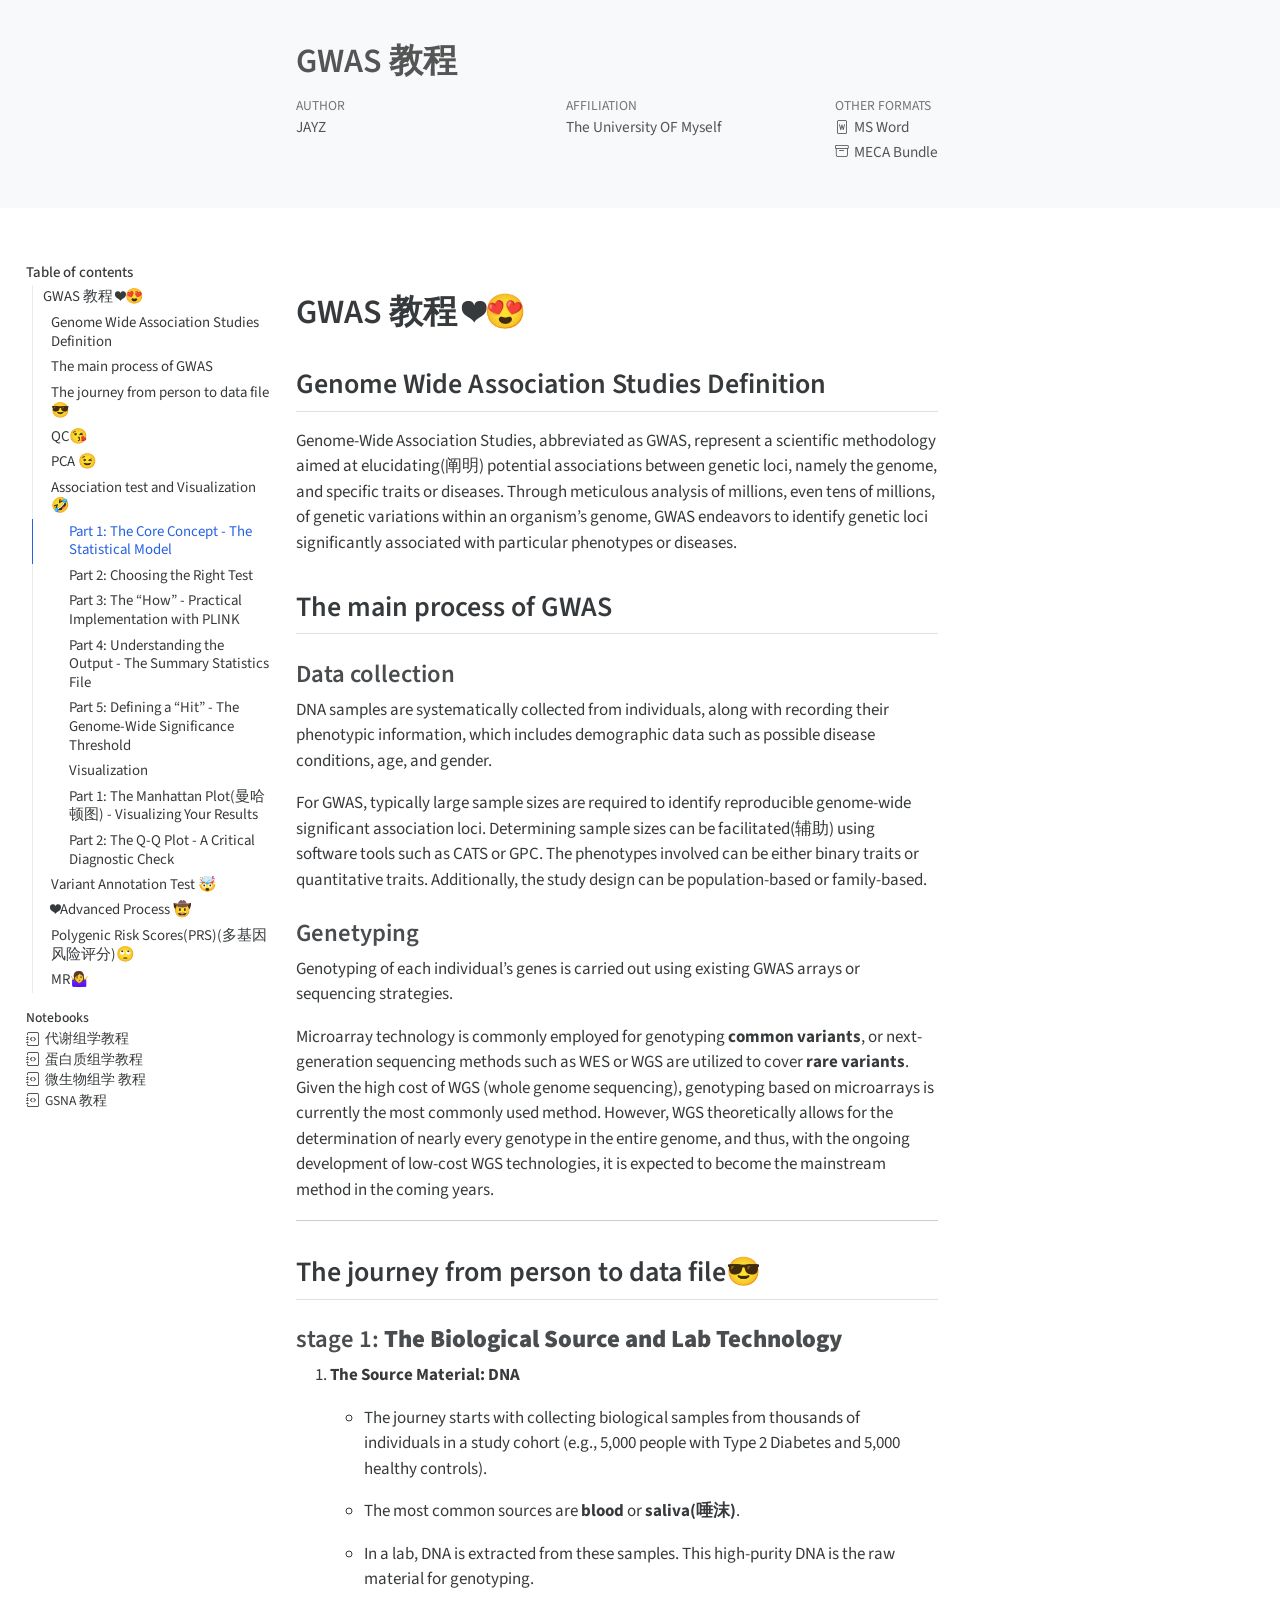
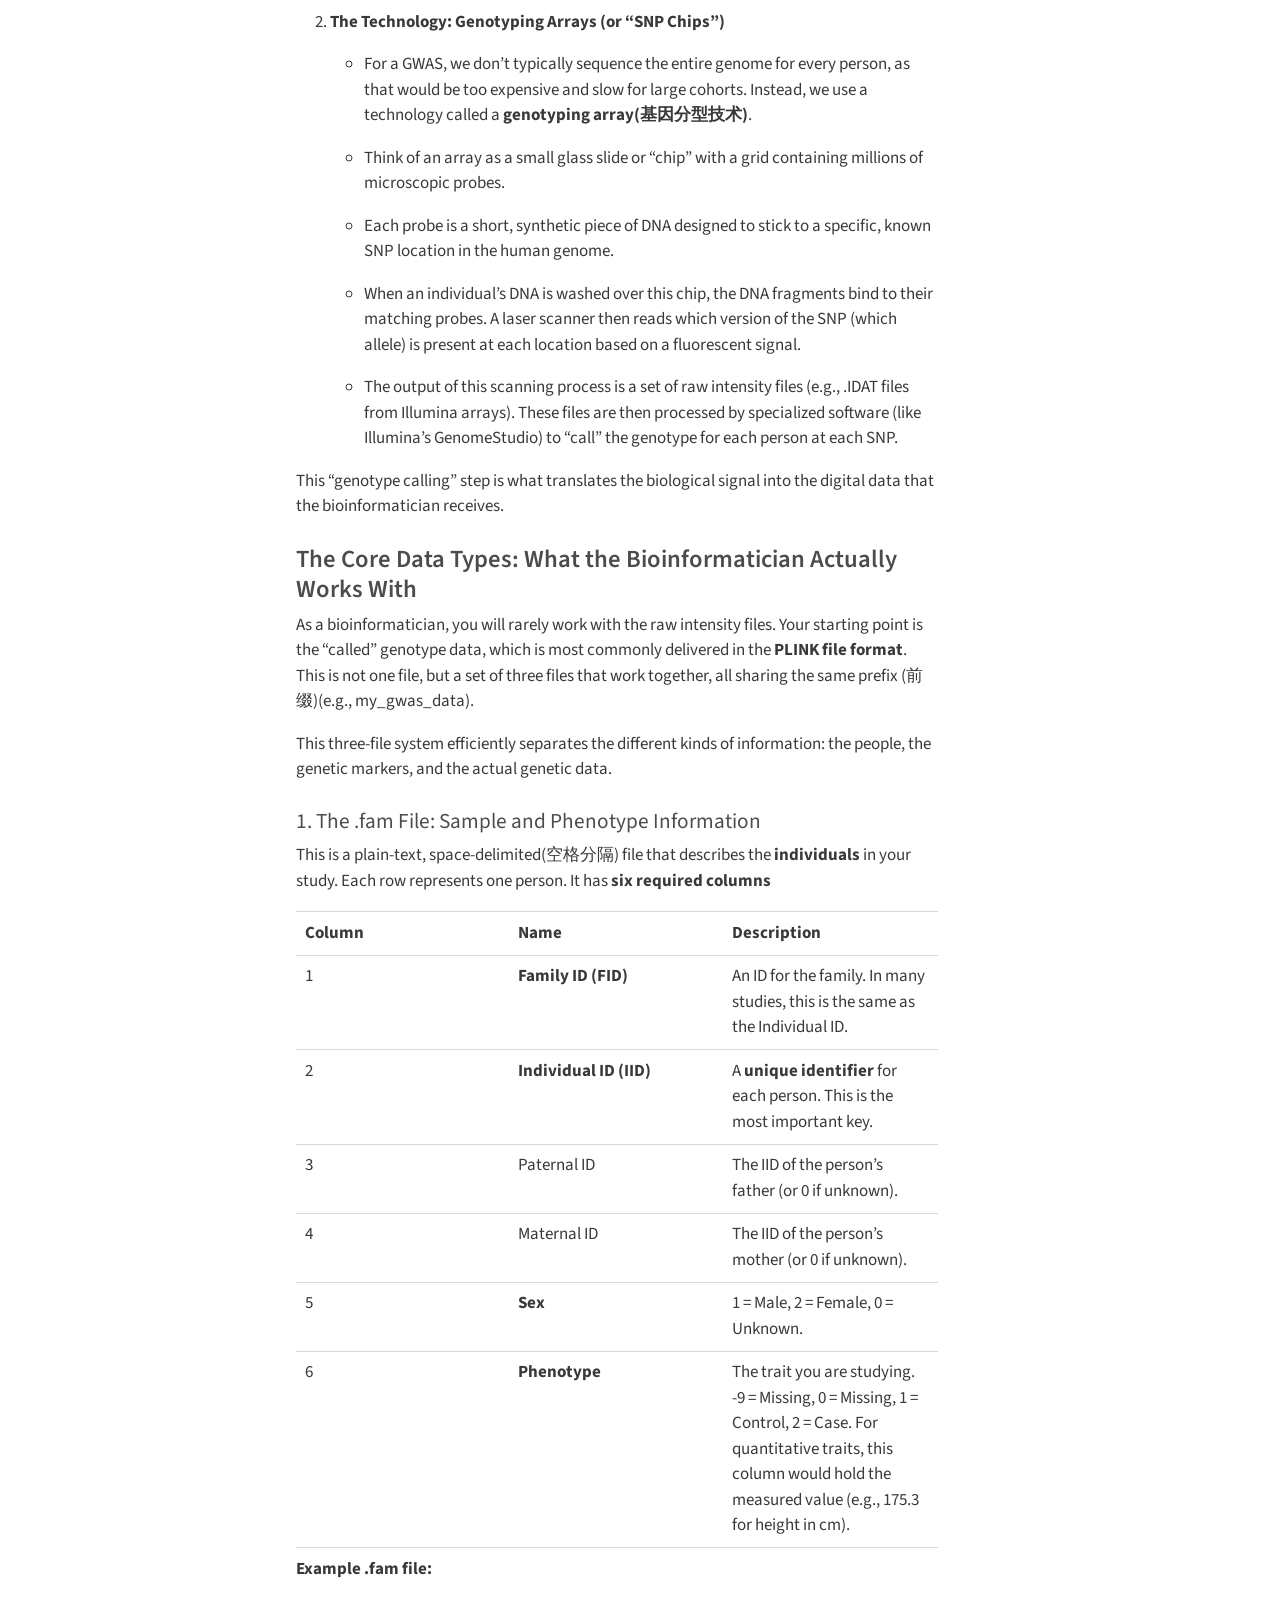
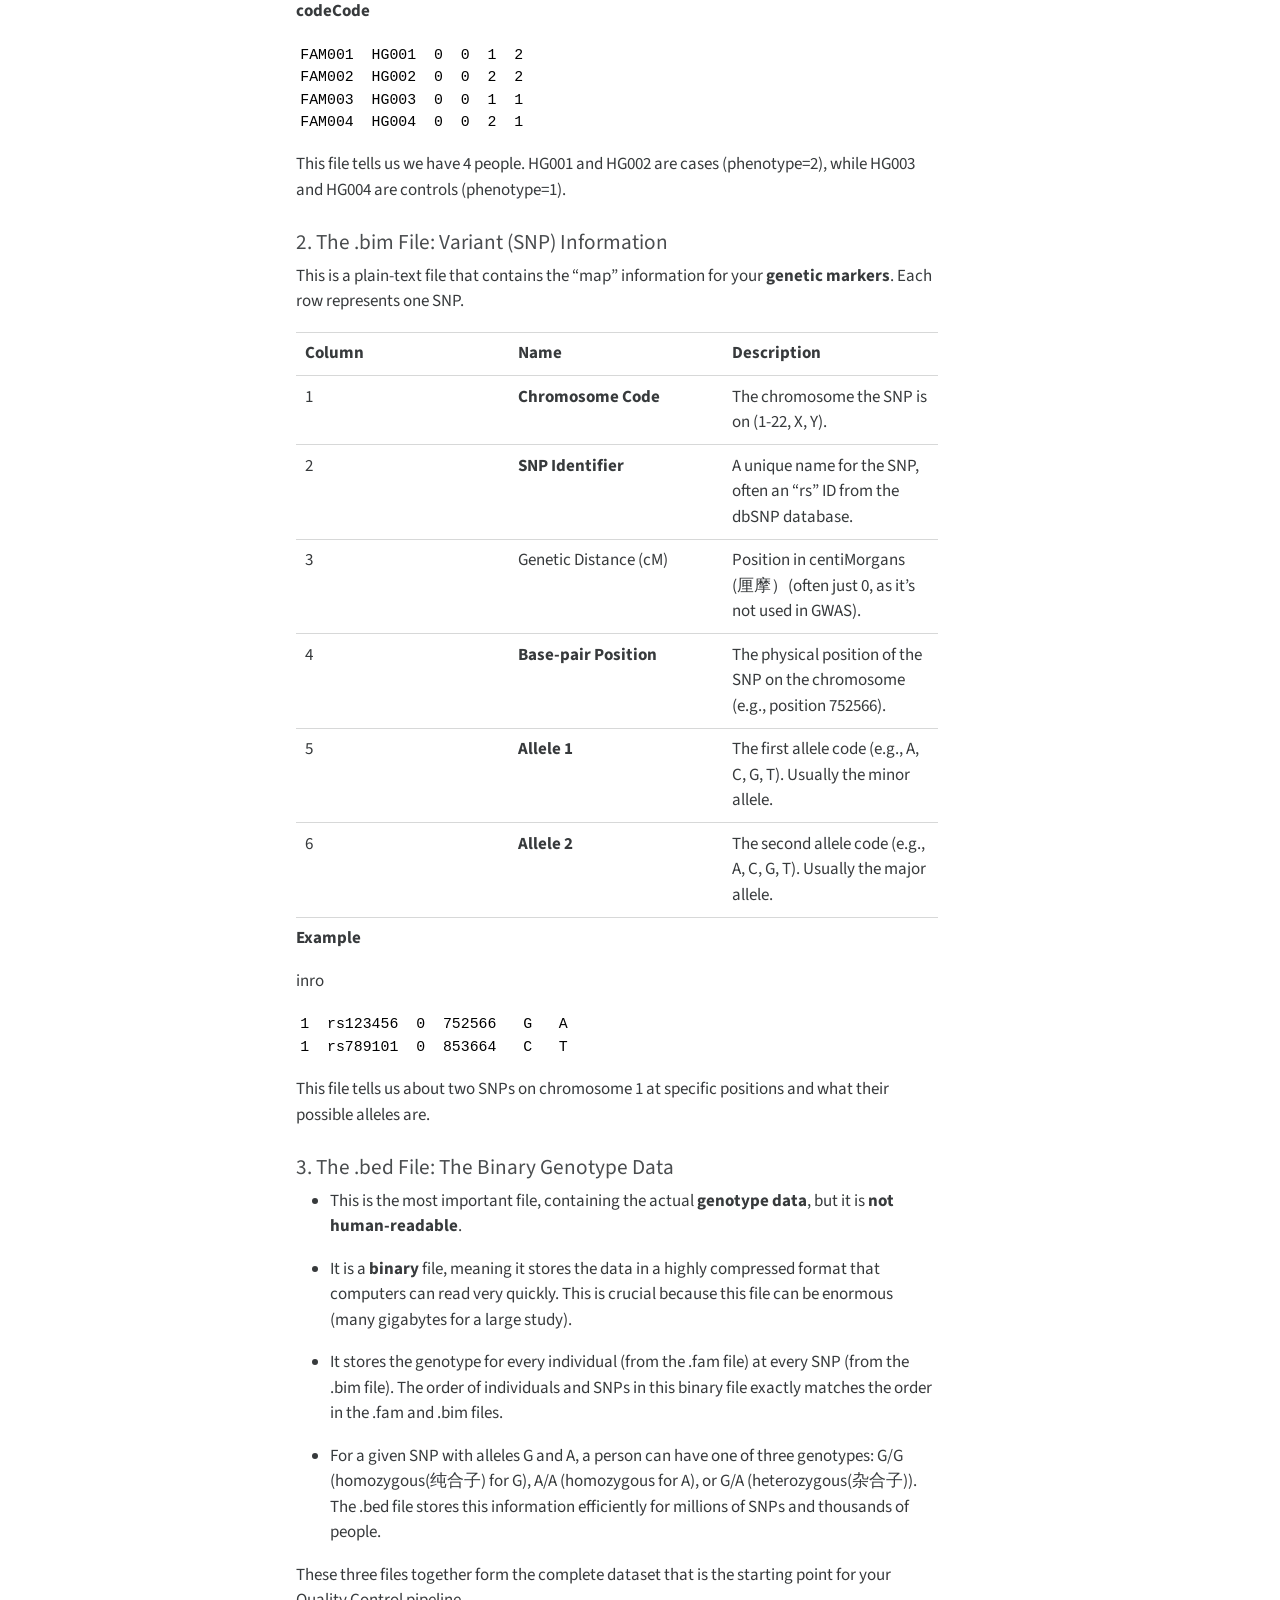
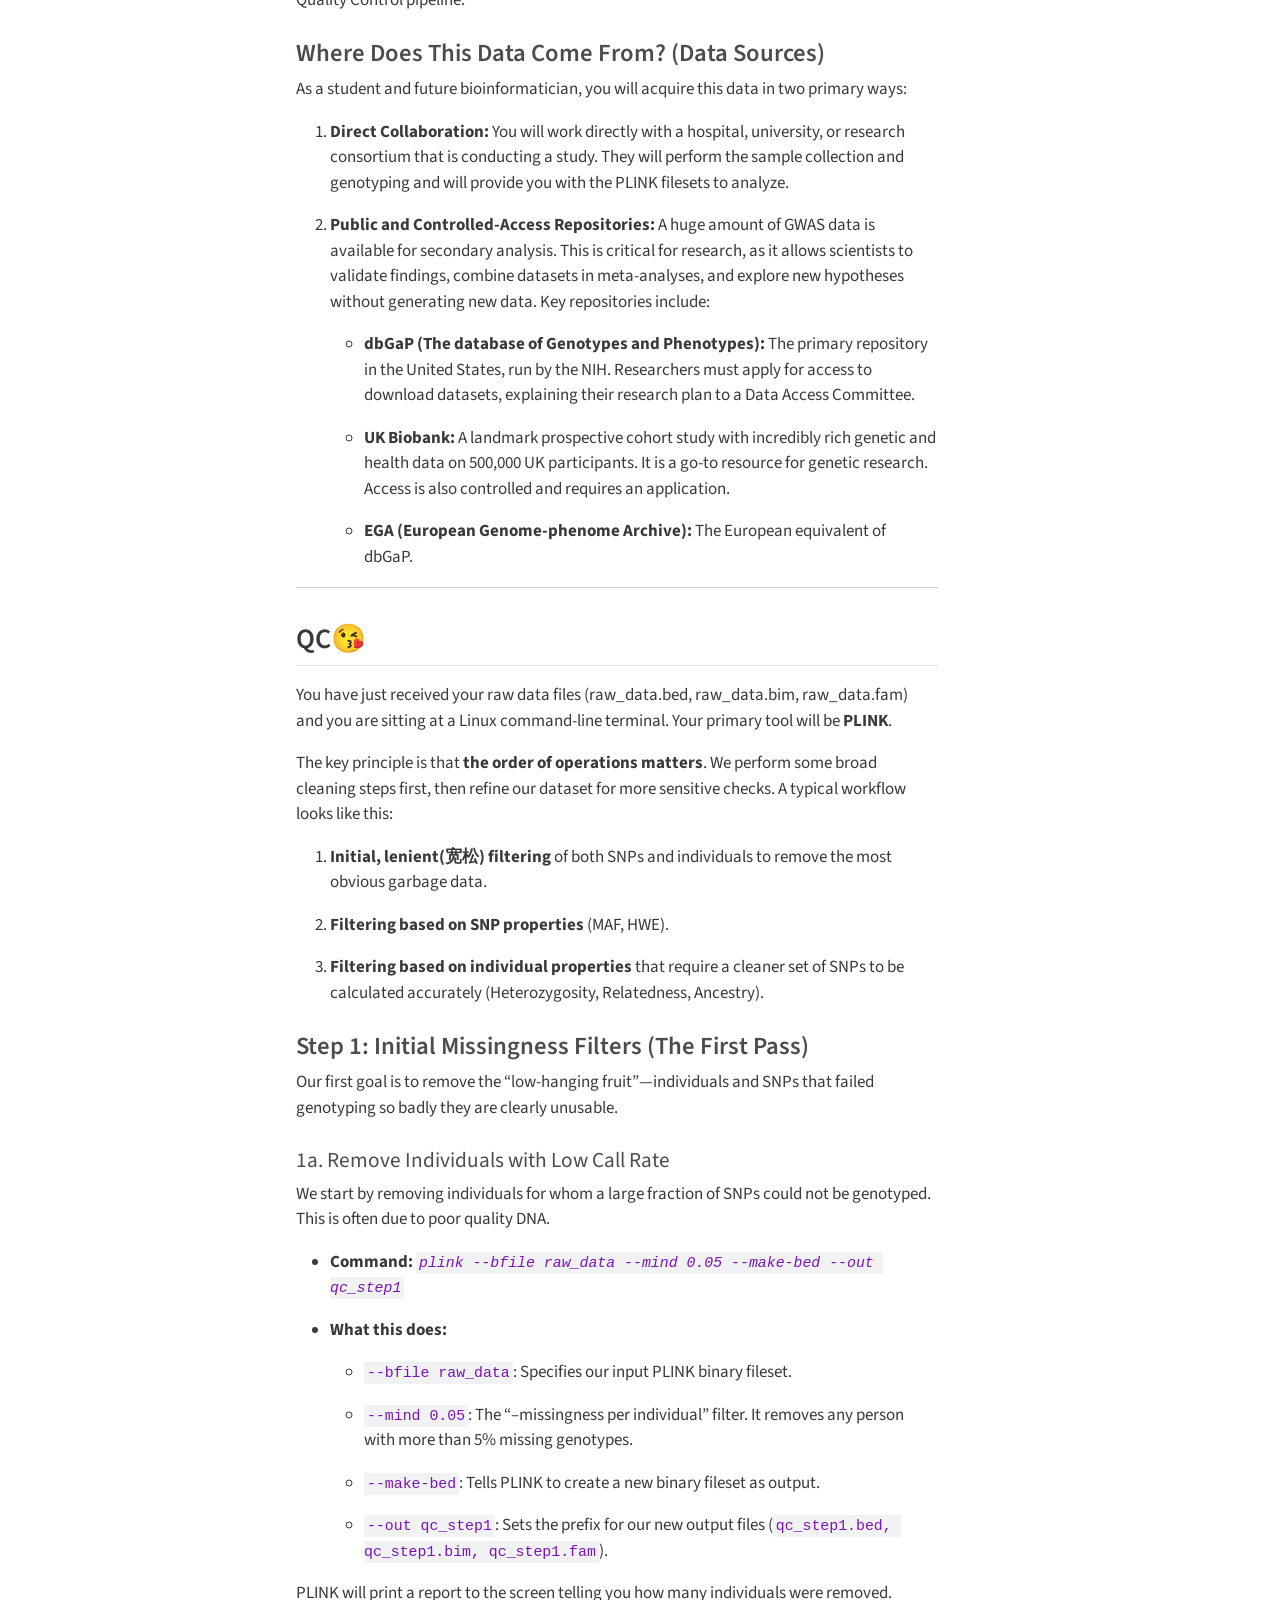
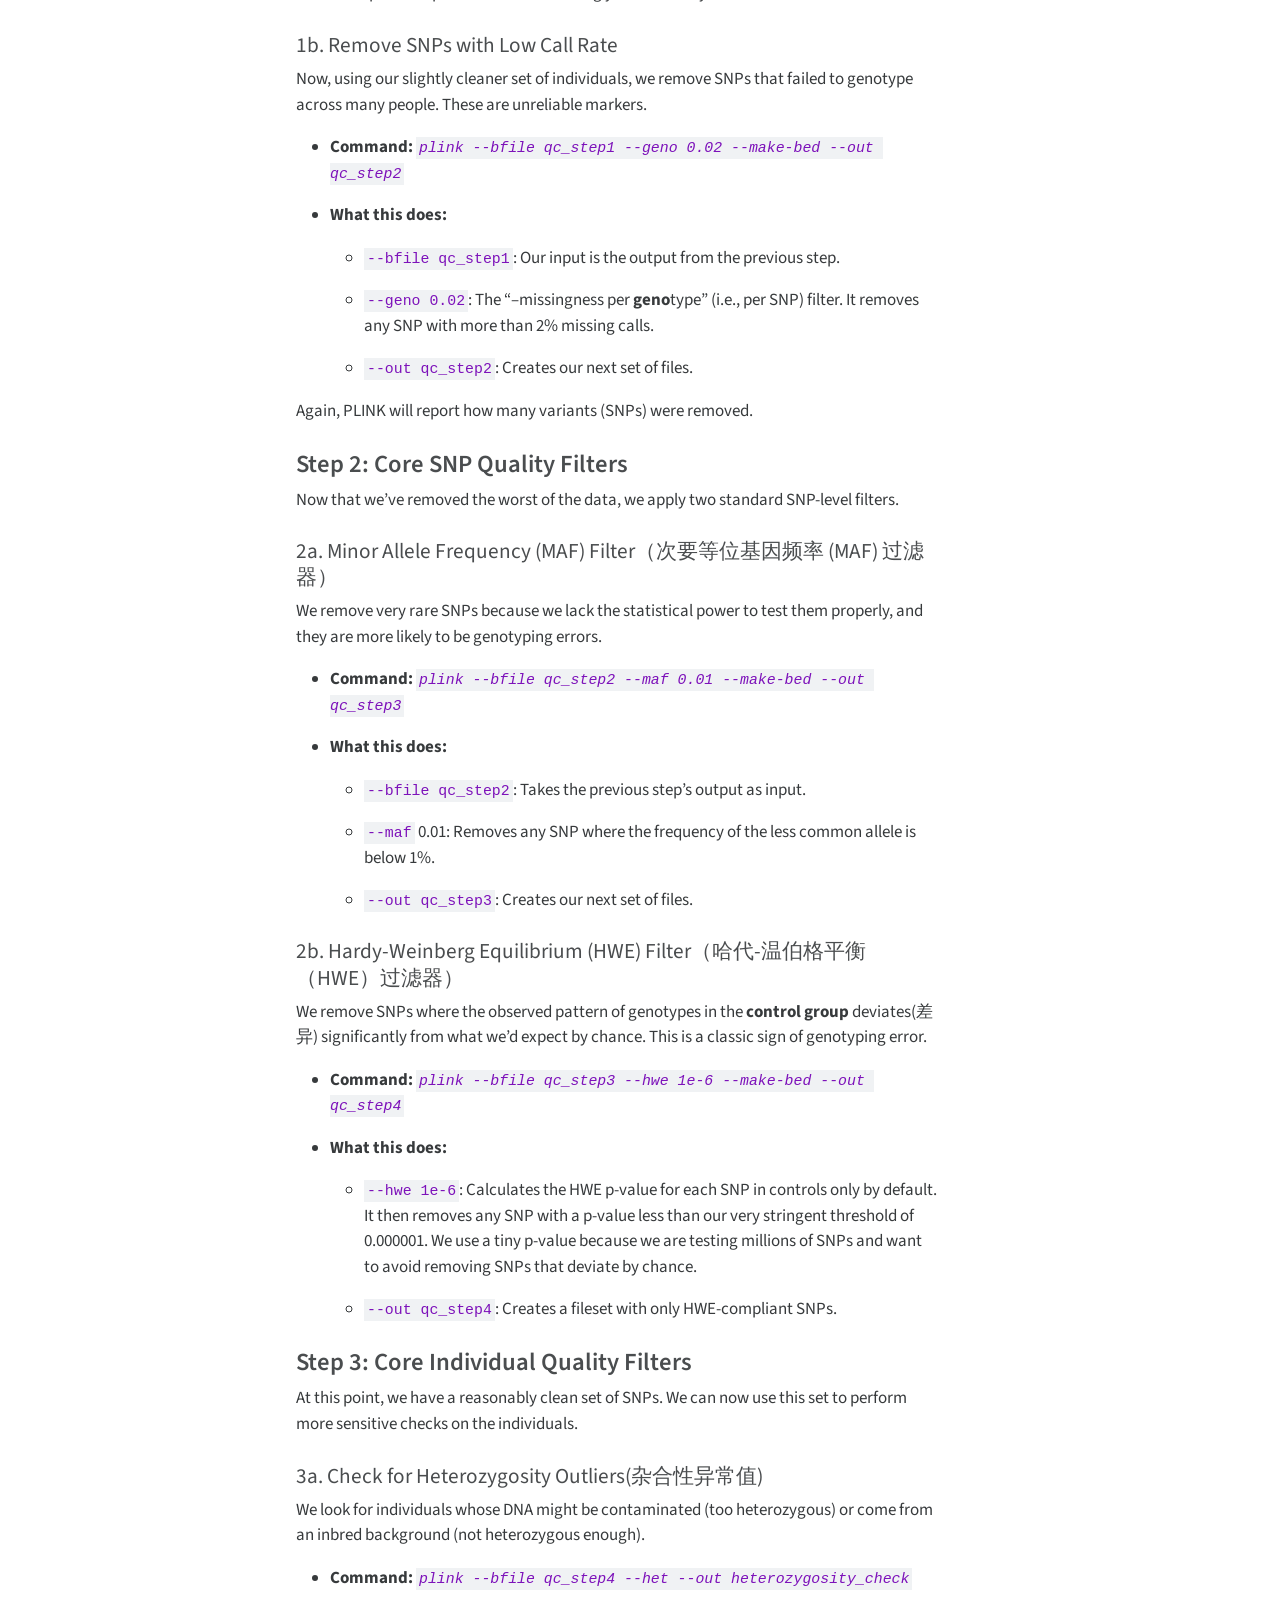
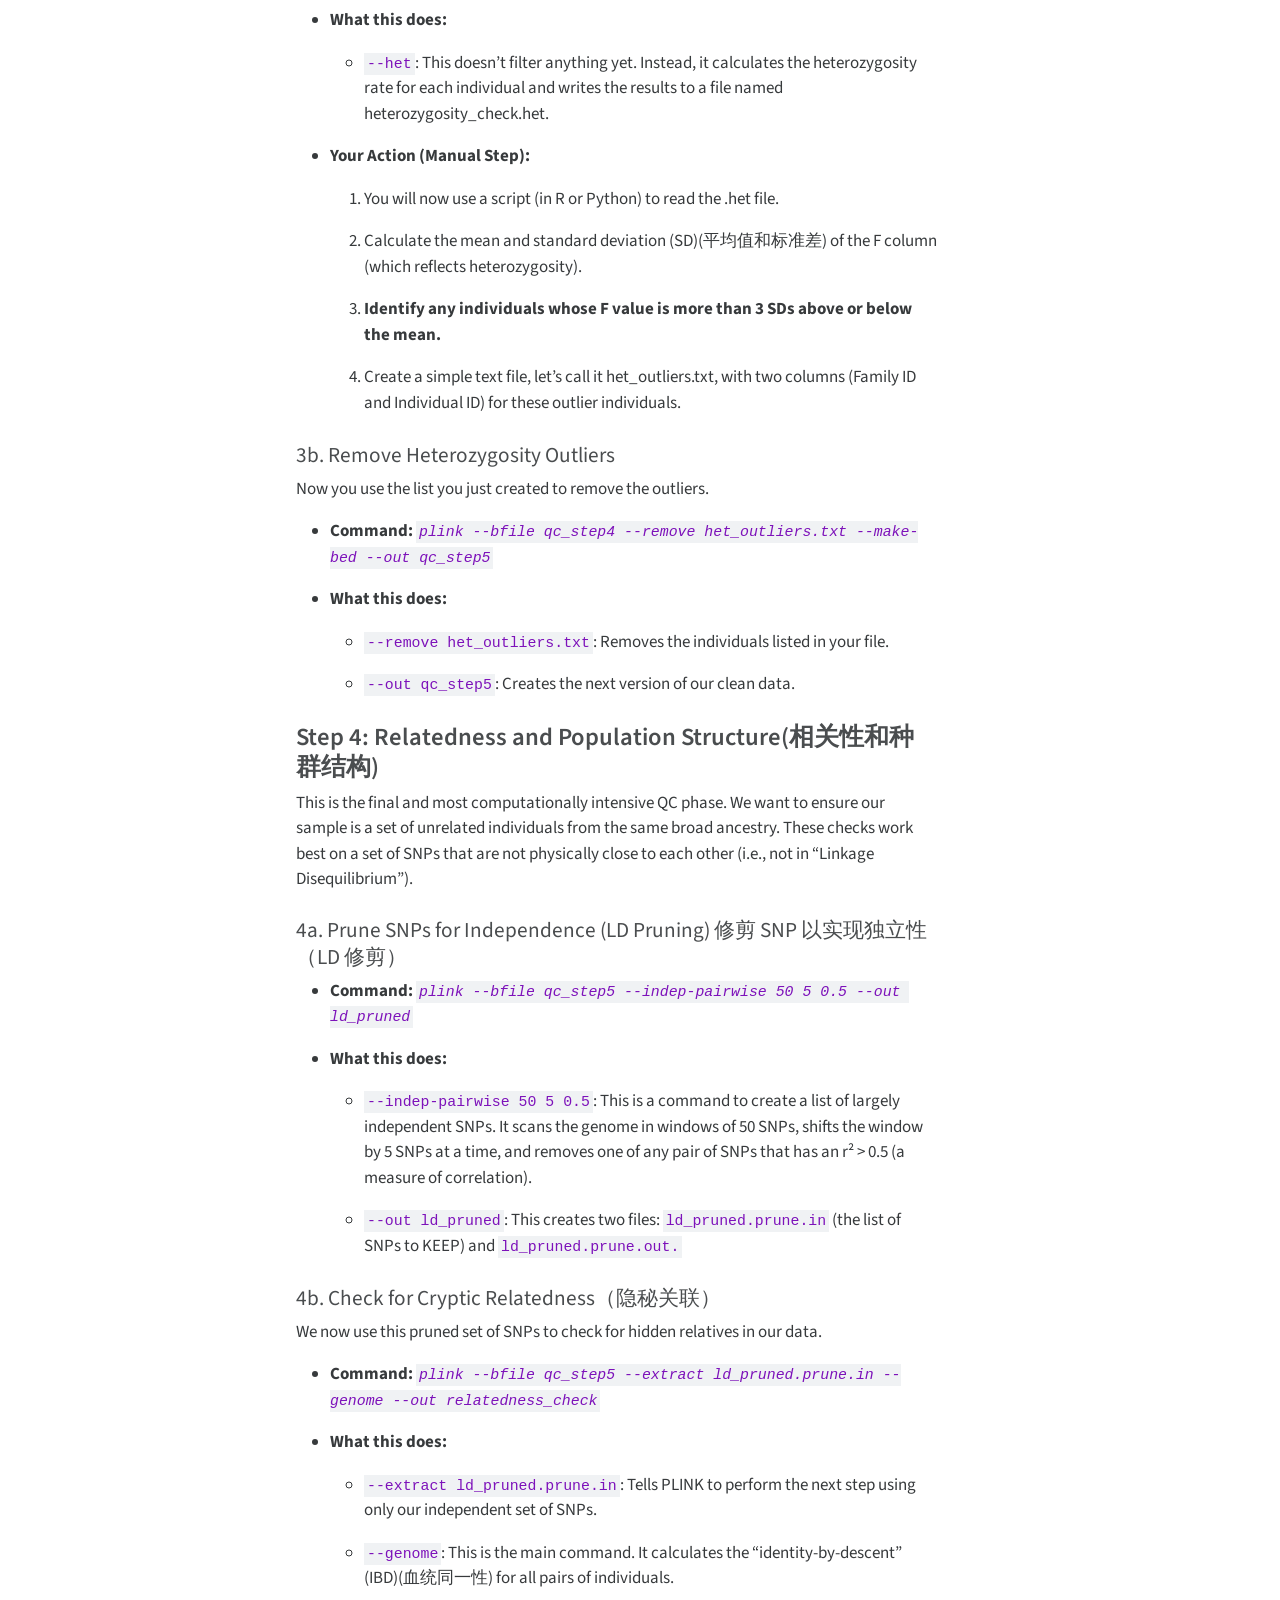
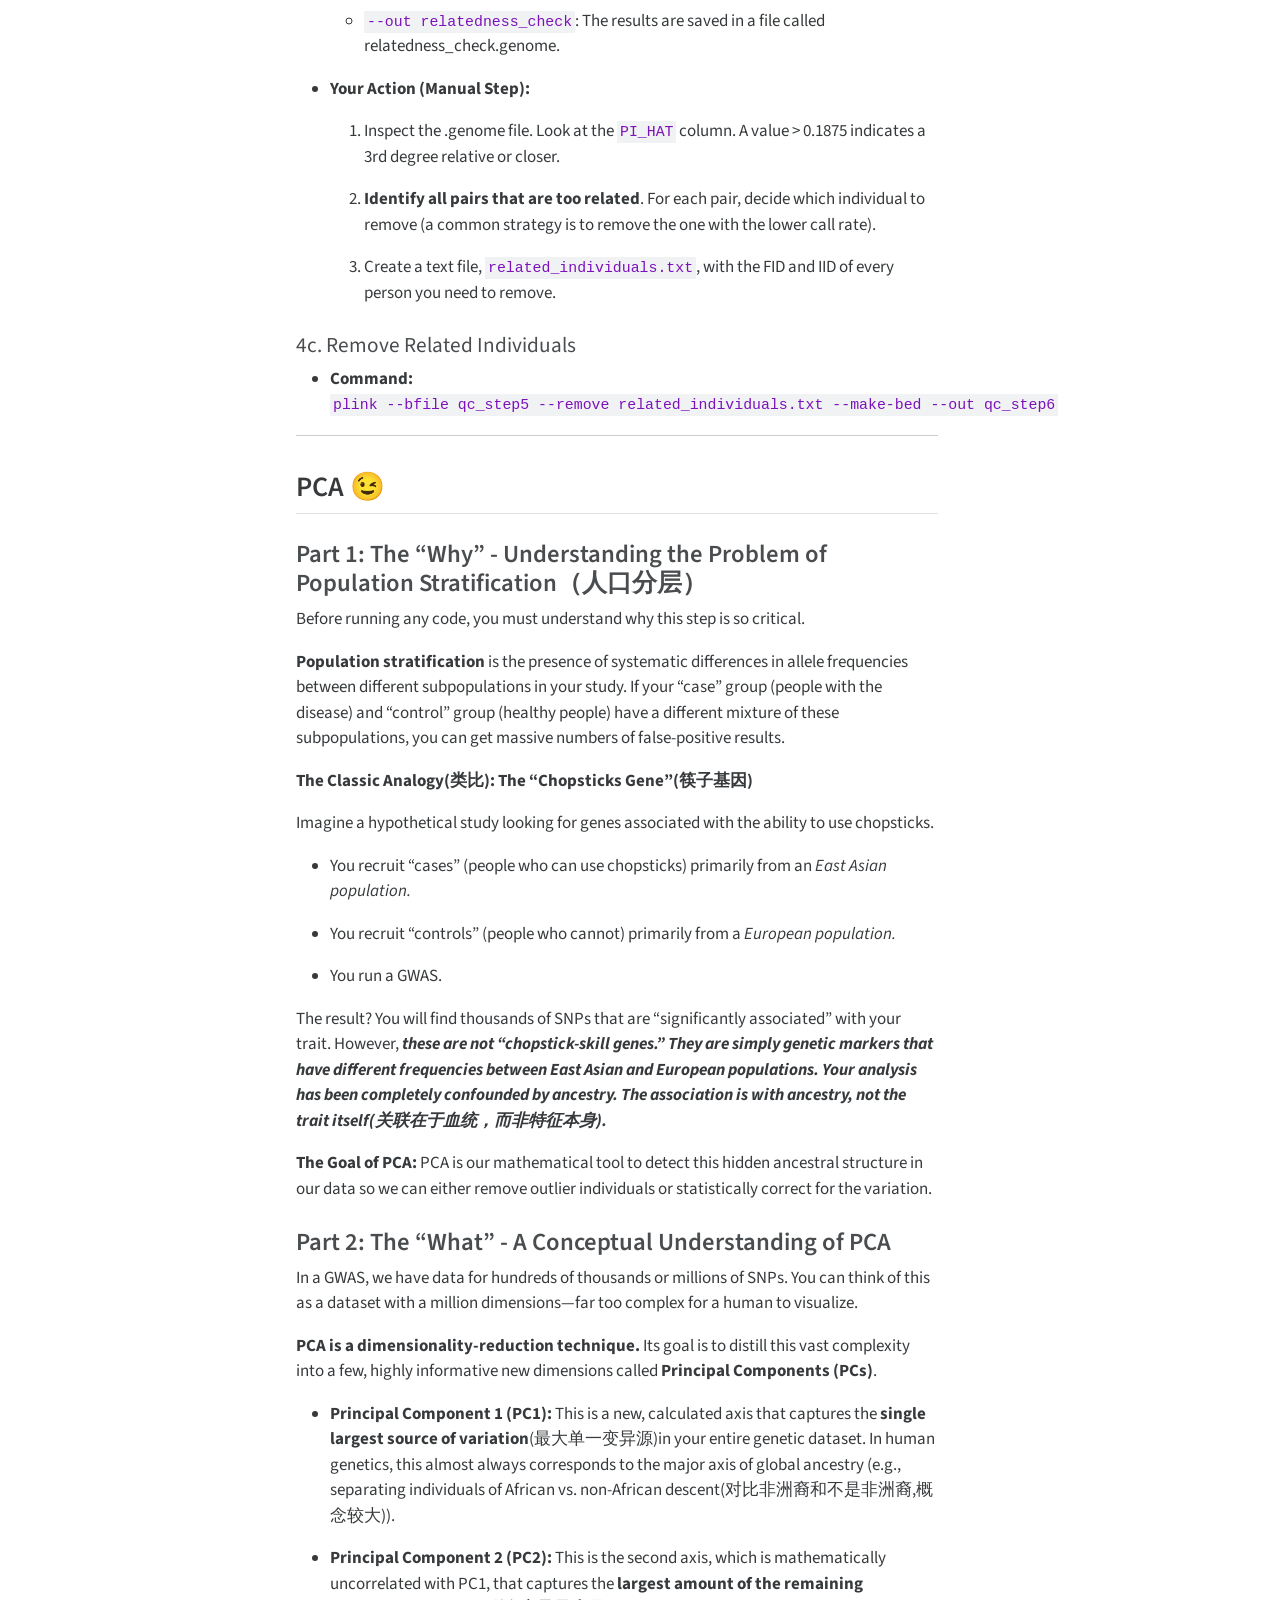
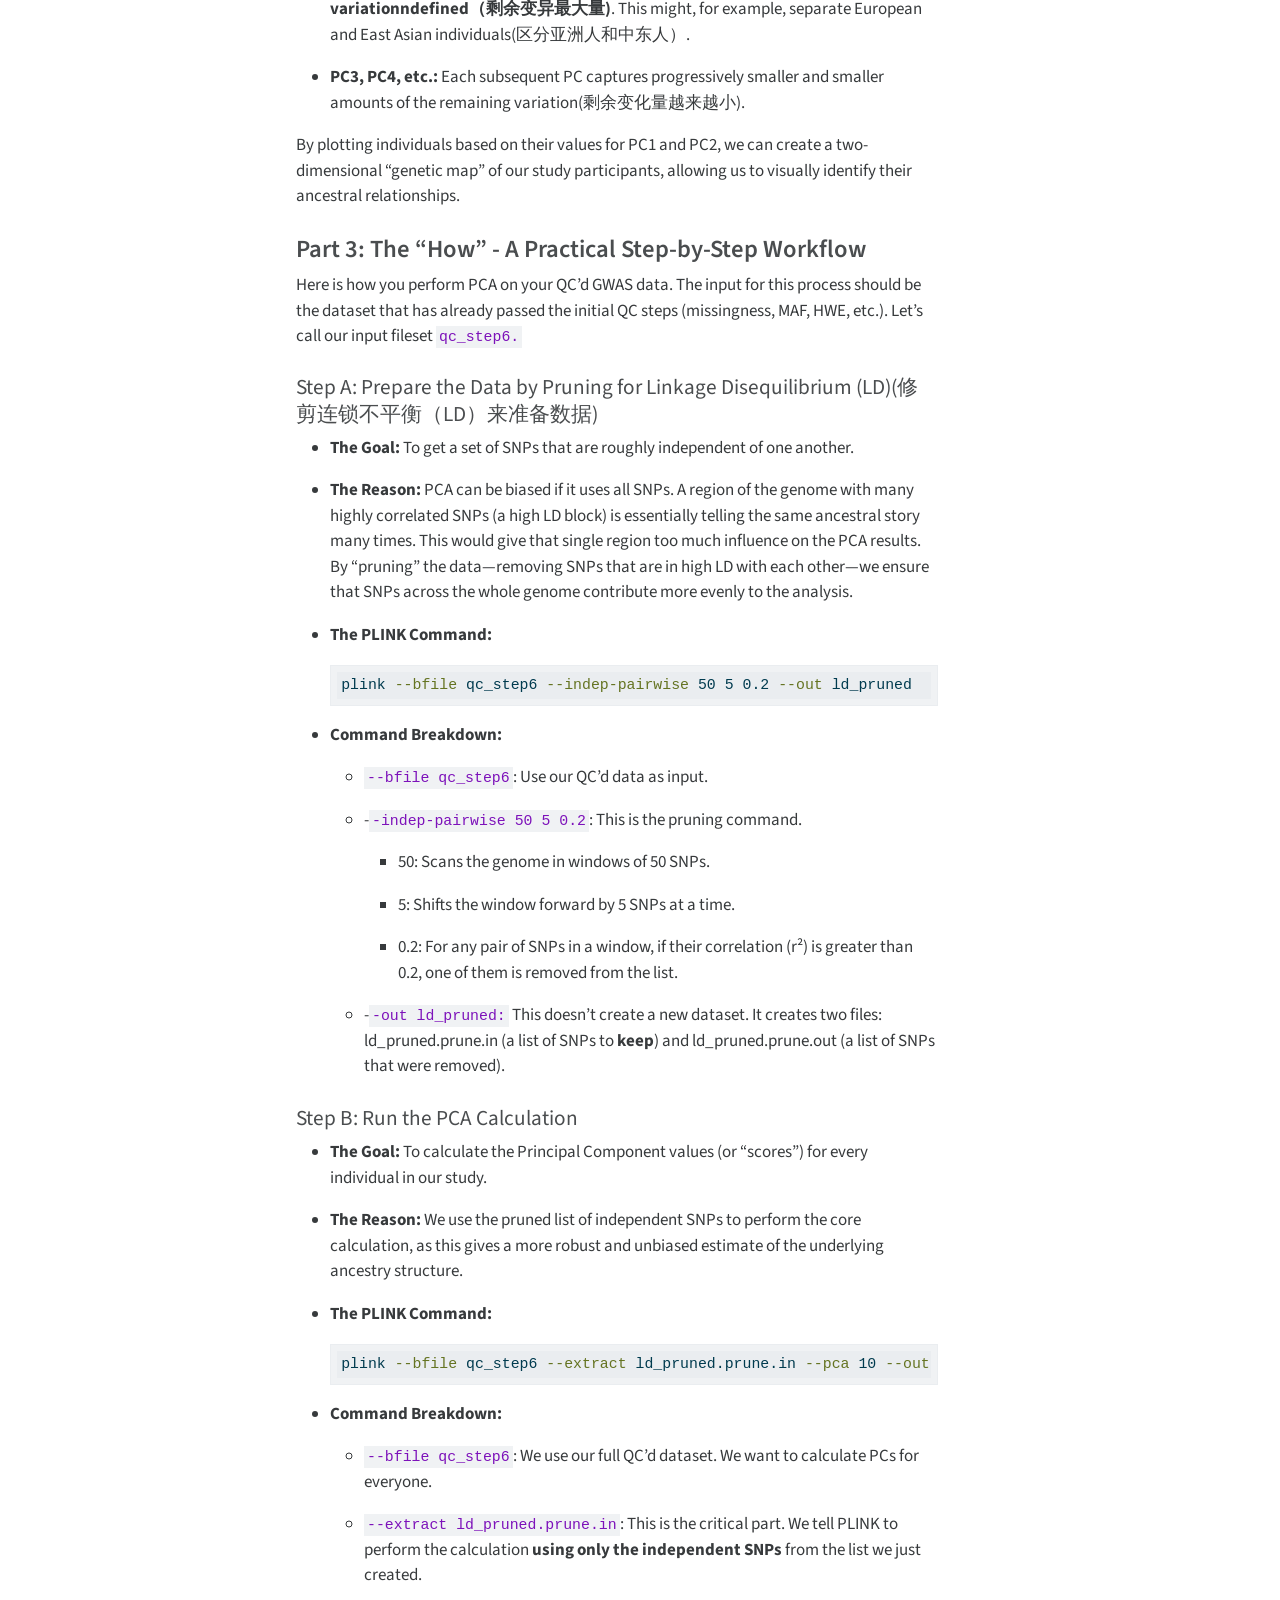
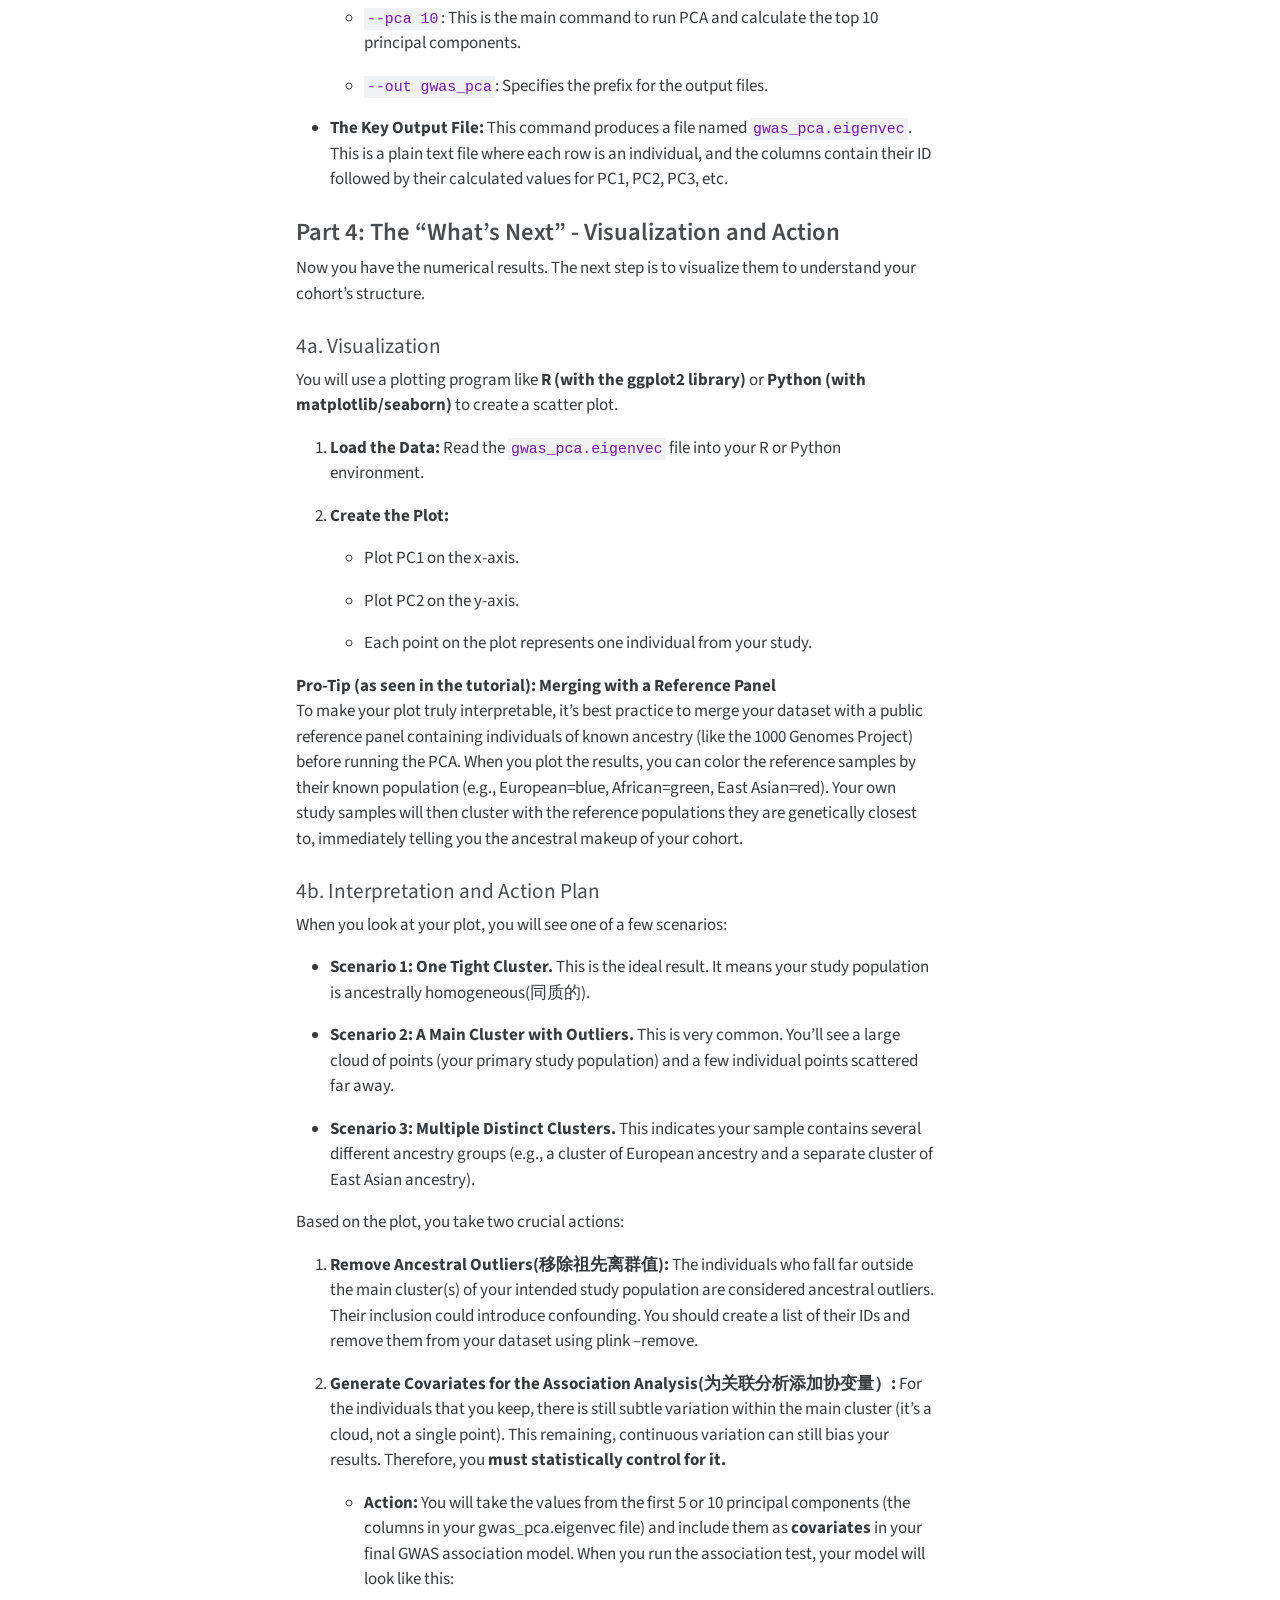
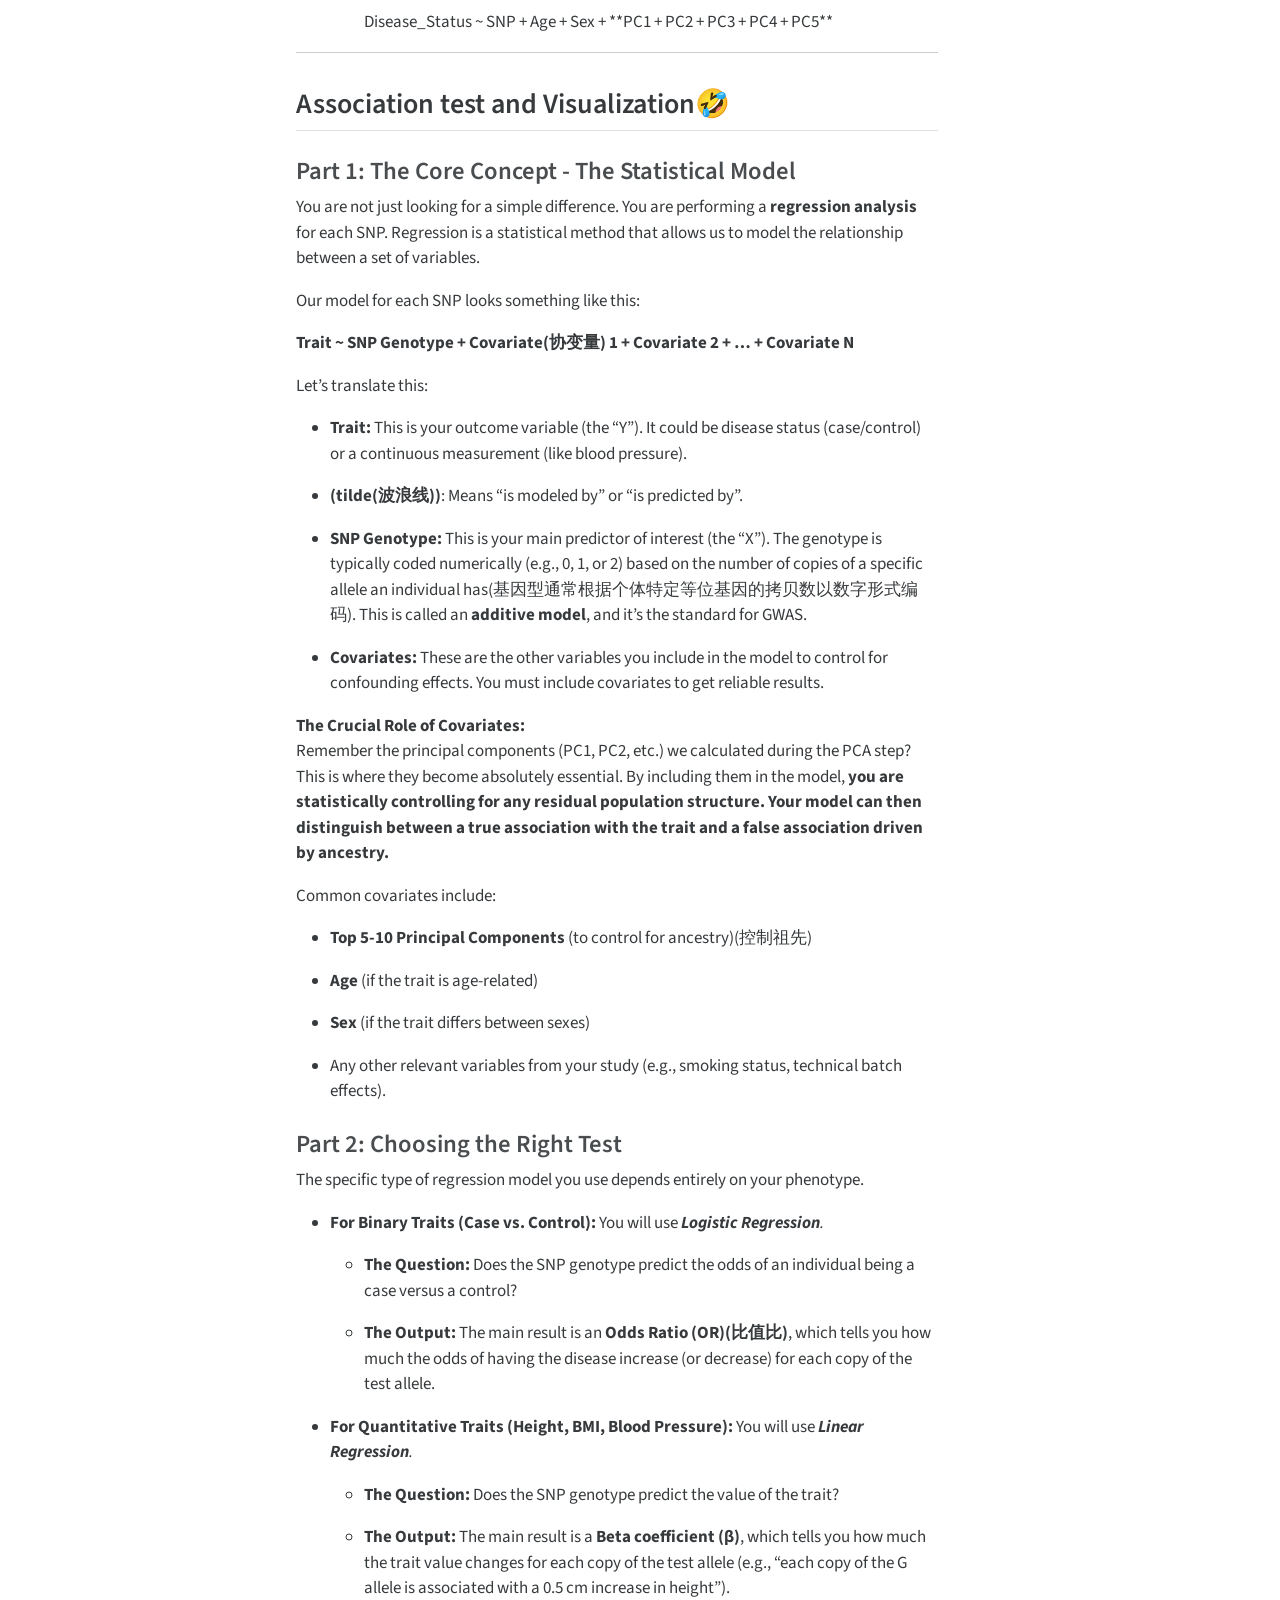
==== _manuscript/index.html @ 92117d2b "Initial commit" ====
<!DOCTYPE html>
<html xmlns="http://www.w3.org/1999/xhtml" lang="en" xml:lang="en"><head>

<meta charset="utf-8">
<meta name="generator" content="quarto-1.8.24">

<meta name="viewport" content="width=device-width, initial-scale=1.0, user-scalable=yes">


<title>GWAS 教程</title>
<style>
code{white-space: pre-wrap;}
span.smallcaps{font-variant: small-caps;}
div.columns{display: flex; gap: min(4vw, 1.5em);}
div.column{flex: auto; overflow-x: auto;}
div.hanging-indent{margin-left: 1.5em; text-indent: -1.5em;}
ul.task-list{list-style: none;}
ul.task-list li input[type="checkbox"] {
  width: 0.8em;
  margin: 0 0.8em 0.2em -1em; /* quarto-specific, see https://github.com/quarto-dev/quarto-cli/issues/4556 */ 
  vertical-align: middle;
}
/* CSS for syntax highlighting */
html { -webkit-text-size-adjust: 100%; }
pre > code.sourceCode { white-space: pre; position: relative; }
pre > code.sourceCode > span { display: inline-block; line-height: 1.25; }
pre > code.sourceCode > span:empty { height: 1.2em; }
.sourceCode { overflow: visible; }
code.sourceCode > span { color: inherit; text-decoration: inherit; }
div.sourceCode { margin: 1em 0; }
pre.sourceCode { margin: 0; }
@media screen {
div.sourceCode { overflow: auto; }
}
@media print {
pre > code.sourceCode { white-space: pre-wrap; }
pre > code.sourceCode > span { text-indent: -5em; padding-left: 5em; }
}
pre.numberSource code
  { counter-reset: source-line 0; }
pre.numberSource code > span
  { position: relative; left: -4em; counter-increment: source-line; }
pre.numberSource code > span > a:first-child::before
  { content: counter(source-line);
    position: relative; left: -1em; text-align: right; vertical-align: baseline;
    border: none; display: inline-block;
    -webkit-touch-callout: none; -webkit-user-select: none;
    -khtml-user-select: none; -moz-user-select: none;
    -ms-user-select: none; user-select: none;
    padding: 0 4px; width: 4em;
  }
pre.numberSource { margin-left: 3em;  padding-left: 4px; }
div.sourceCode
  {   }
@media screen {
pre > code.sourceCode > span > a:first-child::before { text-decoration: underline; }
}
</style>


<script src="site_libs/clipboard/clipboard.min.js"></script>
<script src="site_libs/quarto-html/quarto.js" type="module"></script>
<script src="site_libs/quarto-html/tabsets/tabsets.js" type="module"></script>
<script src="site_libs/quarto-html/axe/axe-check.js" type="module"></script>
<script src="site_libs/quarto-html/popper.min.js"></script>
<script src="site_libs/quarto-html/tippy.umd.min.js"></script>
<script src="site_libs/quarto-html/anchor.min.js"></script>
<link href="site_libs/quarto-html/tippy.css" rel="stylesheet">
<link href="site_libs/quarto-html/quarto-syntax-highlighting-dc55a5b9e770e841cd82e46aadbfb9b0.css" rel="stylesheet" id="quarto-text-highlighting-styles">
<script src="site_libs/bootstrap/bootstrap.min.js"></script>
<link href="site_libs/bootstrap/bootstrap-icons.css" rel="stylesheet">
<link href="site_libs/bootstrap/bootstrap-4d7f0bce1131f3e5f9547cd857cfbfc8.min.css" rel="stylesheet" append-hash="true" id="quarto-bootstrap" data-mode="light">
<script src="site_libs/quarto-contrib/glightbox/glightbox.min.js"></script>
<link href="site_libs/quarto-contrib/glightbox/glightbox.min.css" rel="stylesheet">
<link href="site_libs/quarto-contrib/glightbox/lightbox.css" rel="stylesheet">
<script async="" src="https://hypothes.is/embed.js"></script>
<script>
  window.document.addEventListener("DOMContentLoaded", function (_event) {
    document.body.classList.add('hypothesis-enabled');
  });
</script>


<meta name="citation_title" content="GWAS 教程">
<meta name="citation_author" content="JAYZ ">
<meta name="citation_language" content="en">
<meta name="citation_reference" content="citation_title=Literate Programming;,citation_author=Donald E. Knuth;,citation_publication_date=1984-05;,citation_cover_date=1984-05;,citation_year=1984;,citation_fulltext_html_url=https://doi.org/10.1093/comjnl/27.2.97;,citation_issue=2;,citation_doi=10.1093/comjnl/27.2.97;,citation_issn=0010-4620;,citation_volume=27;,citation_journal_title=Comput. J.;,citation_publisher=Oxford University Press, Inc.;">
</head>

<body class="quarto-light">

<header id="title-block-header" class="quarto-title-block default toc-left page-columns page-full">
  <div class="quarto-title-banner page-columns page-full">
    <div class="quarto-title column-body">
      <h1 class="title">GWAS 教程</h1>
          </div>

    
    <div class="quarto-title-meta-container">
      <div class="quarto-title-meta-column-start">
            <div class="quarto-title-meta-author">
          <div class="quarto-title-meta-heading">Author</div>
          <div class="quarto-title-meta-heading">Affiliation</div>
          
                <div class="quarto-title-meta-contents">
            <p class="author">JAYZ </p>
          </div>
                <div class="quarto-title-meta-contents">
                    <p class="affiliation">
                        The University OF Myself
                      </p>
                  </div>
                    </div>
        
        <div class="quarto-title-meta">

                      
          
                
              </div>
      </div>
      <div class="quarto-title-meta-column-end quarto-other-formats-target">
      <div class="quarto-alternate-formats"><div class="quarto-title-meta-heading">Other Formats</div><div class="quarto-title-meta-contents"><p><a href="index.docx"><i class="bi bi-file-word"></i>MS Word</a></p></div><div class="quarto-title-meta-contents"><p><a href="index-meca.zip" data-meca-link="true"><i class="bi bi-archive"></i>MECA Bundle</a></p></div></div></div>
    </div>



    <div class="quarto-other-links-text-target">
    </div>  </div>
</header><div id="quarto-content" class="page-columns page-rows-contents page-layout-article toc-left">
<div id="quarto-sidebar-toc-left" class="sidebar toc-left">
  <nav id="TOC" role="doc-toc" class="toc-active">
    <h2 id="toc-title">Table of contents</h2>
   
  <ul>
  <li><a href="#gwas-教程" id="toc-gwas-教程" class="nav-link active" data-scroll-target="#gwas-教程">GWAS 教程 ❤️😍</a>
  <ul class="collapse">
  <li><a href="#genome-wide-association-studies-definition" id="toc-genome-wide-association-studies-definition" class="nav-link" data-scroll-target="#genome-wide-association-studies-definition">Genome Wide Association Studies Definition</a></li>
  <li><a href="#the-main-process-of-gwas" id="toc-the-main-process-of-gwas" class="nav-link" data-scroll-target="#the-main-process-of-gwas">The main process of GWAS</a>
  <ul class="collapse">
  <li><a href="#data-collection" id="toc-data-collection" class="nav-link" data-scroll-target="#data-collection">Data collection</a></li>
  <li><a href="#genetyping" id="toc-genetyping" class="nav-link" data-scroll-target="#genetyping">Genetyping</a></li>
  </ul></li>
  <li><a href="#the-journey-from-person-to-data-file" id="toc-the-journey-from-person-to-data-file" class="nav-link" data-scroll-target="#the-journey-from-person-to-data-file">The journey from person to data file😎</a>
  <ul class="collapse">
  <li><a href="#stage-1-the-biological-source-and-lab-technology" id="toc-stage-1-the-biological-source-and-lab-technology" class="nav-link" data-scroll-target="#stage-1-the-biological-source-and-lab-technology">stage 1: <strong>The Biological Source and Lab Technology</strong></a></li>
  <li><a href="#the-core-data-types-what-the-bioinformatician-actually-works-with" id="toc-the-core-data-types-what-the-bioinformatician-actually-works-with" class="nav-link" data-scroll-target="#the-core-data-types-what-the-bioinformatician-actually-works-with">The Core Data Types: What the Bioinformatician Actually Works With</a></li>
  <li><a href="#where-does-this-data-come-from-data-sources" id="toc-where-does-this-data-come-from-data-sources" class="nav-link" data-scroll-target="#where-does-this-data-come-from-data-sources">Where Does This Data Come From? (Data Sources)</a></li>
  </ul></li>
  <li><a href="#qc" id="toc-qc" class="nav-link" data-scroll-target="#qc">QC😘</a>
  <ul class="collapse">
  <li><a href="#step-1-initial-missingness-filters-the-first-pass" id="toc-step-1-initial-missingness-filters-the-first-pass" class="nav-link" data-scroll-target="#step-1-initial-missingness-filters-the-first-pass">Step 1: Initial Missingness Filters (The First Pass)</a></li>
  <li><a href="#step-2-core-snp-quality-filters" id="toc-step-2-core-snp-quality-filters" class="nav-link" data-scroll-target="#step-2-core-snp-quality-filters">Step 2: Core SNP Quality Filters</a></li>
  <li><a href="#step-3-core-individual-quality-filters" id="toc-step-3-core-individual-quality-filters" class="nav-link" data-scroll-target="#step-3-core-individual-quality-filters">Step 3: Core Individual Quality Filters</a></li>
  <li><a href="#step-4-relatedness-and-population-structure相关性和种群结构" id="toc-step-4-relatedness-and-population-structure相关性和种群结构" class="nav-link" data-scroll-target="#step-4-relatedness-and-population-structure相关性和种群结构">Step 4: Relatedness and Population Structure(相关性和种群结构)</a></li>
  </ul></li>
  <li><a href="#pca" id="toc-pca" class="nav-link" data-scroll-target="#pca">PCA 😉</a>
  <ul class="collapse">
  <li><a href="#part-1-the-why---understanding-the-problem-of-population-stratification人口分层" id="toc-part-1-the-why---understanding-the-problem-of-population-stratification人口分层" class="nav-link" data-scroll-target="#part-1-the-why---understanding-the-problem-of-population-stratification人口分层">Part 1: The “Why” - Understanding the Problem of Population Stratification（人口分层）</a></li>
  <li><a href="#part-2-the-what---a-conceptual-understanding-of-pca" id="toc-part-2-the-what---a-conceptual-understanding-of-pca" class="nav-link" data-scroll-target="#part-2-the-what---a-conceptual-understanding-of-pca">Part 2: The “What” - A Conceptual Understanding of PCA</a></li>
  <li><a href="#part-3-the-how---a-practical-step-by-step-workflow" id="toc-part-3-the-how---a-practical-step-by-step-workflow" class="nav-link" data-scroll-target="#part-3-the-how---a-practical-step-by-step-workflow">Part 3: The “How” - A Practical Step-by-Step Workflow</a></li>
  <li><a href="#part-4-the-whats-next---visualization-and-action" id="toc-part-4-the-whats-next---visualization-and-action" class="nav-link" data-scroll-target="#part-4-the-whats-next---visualization-and-action">Part 4: The “What’s Next” - Visualization and Action</a></li>
  </ul></li>
  <li><a href="#association-test-and-visualization" id="toc-association-test-and-visualization" class="nav-link" data-scroll-target="#association-test-and-visualization">Association test and Visualization🤣</a>
  <ul class="collapse">
  <li><a href="#part-1-the-core-concept---the-statistical-model" id="toc-part-1-the-core-concept---the-statistical-model" class="nav-link" data-scroll-target="#part-1-the-core-concept---the-statistical-model">Part 1: The Core Concept - The Statistical Model</a></li>
  <li><a href="#part-2-choosing-the-right-test" id="toc-part-2-choosing-the-right-test" class="nav-link" data-scroll-target="#part-2-choosing-the-right-test">Part 2: Choosing the Right Test</a></li>
  <li><a href="#part-3-the-how---practical-implementation-with-plink" id="toc-part-3-the-how---practical-implementation-with-plink" class="nav-link" data-scroll-target="#part-3-the-how---practical-implementation-with-plink">Part 3: The “How” - Practical Implementation with PLINK</a></li>
  <li><a href="#part-4-understanding-the-output---the-summary-statistics-file" id="toc-part-4-understanding-the-output---the-summary-statistics-file" class="nav-link" data-scroll-target="#part-4-understanding-the-output---the-summary-statistics-file">Part 4: Understanding the Output - The Summary Statistics File</a></li>
  <li><a href="#part-5-defining-a-hit---the-genome-wide-significance-threshold" id="toc-part-5-defining-a-hit---the-genome-wide-significance-threshold" class="nav-link" data-scroll-target="#part-5-defining-a-hit---the-genome-wide-significance-threshold">Part 5: Defining a “Hit” - The Genome-Wide Significance Threshold</a></li>
  <li><a href="#visualization" id="toc-visualization" class="nav-link" data-scroll-target="#visualization">Visualization</a></li>
  <li><a href="#part-1-the-manhattan-plot曼哈顿图---visualizing-your-results" id="toc-part-1-the-manhattan-plot曼哈顿图---visualizing-your-results" class="nav-link" data-scroll-target="#part-1-the-manhattan-plot曼哈顿图---visualizing-your-results">Part 1: The Manhattan Plot(曼哈顿图) - Visualizing Your Results</a></li>
  <li><a href="#part-2-the-q-q-plot---a-critical-diagnostic-check" id="toc-part-2-the-q-q-plot---a-critical-diagnostic-check" class="nav-link" data-scroll-target="#part-2-the-q-q-plot---a-critical-diagnostic-check">Part 2: The Q-Q Plot - A Critical Diagnostic Check</a></li>
  </ul></li>
  <li><a href="#variant-annotation-test" id="toc-variant-annotation-test" class="nav-link" data-scroll-target="#variant-annotation-test">Variant Annotation Test 🤯</a>
  <ul class="collapse">
  <li><a href="#part-1-the-why---most-gwas-hits-are-not-obvious" id="toc-part-1-the-why---most-gwas-hits-are-not-obvious" class="nav-link" data-scroll-target="#part-1-the-why---most-gwas-hits-are-not-obvious">Part 1: The “Why” - Most GWAS Hits Are Not Obvious</a></li>
  <li><a href="#part-2-the-types-of-annotation---what-information-are-we-looking-for" id="toc-part-2-the-types-of-annotation---what-information-are-we-looking-for" class="nav-link" data-scroll-target="#part-2-the-types-of-annotation---what-information-are-we-looking-for">Part 2: The Types of Annotation - What Information Are We Looking For?</a></li>
  <li><a href="#part-3-the-how---tools-of-the-trade" id="toc-part-3-the-how---tools-of-the-trade" class="nav-link" data-scroll-target="#part-3-the-how---tools-of-the-trade">Part 3: The “How” - Tools of the Trade</a></li>
  <li><a href="#the-need-for-conversion-why-vcf" id="toc-the-need-for-conversion-why-vcf" class="nav-link" data-scroll-target="#the-need-for-conversion-why-vcf">The Need for Conversion: Why VCF?</a></li>
  <li><a href="#practical-workflow-from-plink-bed-to-vcf" id="toc-practical-workflow-from-plink-bed-to-vcf" class="nav-link" data-scroll-target="#practical-workflow-from-plink-bed-to-vcf">Practical Workflow: From PLINK BED to VCF</a></li>
  </ul></li>
  <li><a href="#advanced-process" id="toc-advanced-process" class="nav-link" data-scroll-target="#advanced-process">❤️Advanced Process 🤠</a>
  <ul class="collapse">
  <li><a href="#part-1-fine-mapping---pinpointing-the-causal-variant精确定位因果变量" id="toc-part-1-fine-mapping---pinpointing-the-causal-variant精确定位因果变量" class="nav-link" data-scroll-target="#part-1-fine-mapping---pinpointing-the-causal-variant精确定位因果变量">Part 1: Fine-Mapping - Pinpointing the Causal Variant(精确定位因果变量)</a></li>
  </ul></li>
  <li><a href="#polygenic-risk-scoresprs多基因风险评分" id="toc-polygenic-risk-scoresprs多基因风险评分" class="nav-link" data-scroll-target="#polygenic-risk-scoresprs多基因风险评分">Polygenic Risk Scores(PRS)(多基因风险评分)🙄</a>
  <ul class="collapse">
  <li><a href="#part-2-polygenic-risk-scores-prs" id="toc-part-2-polygenic-risk-scores-prs" class="nav-link" data-scroll-target="#part-2-polygenic-risk-scores-prs">Part 2: Polygenic Risk Scores (PRS)</a></li>
  </ul></li>
  <li><a href="#mr" id="toc-mr" class="nav-link" data-scroll-target="#mr">MR🤷‍♀️</a>
  <ul class="collapse">
  <li><a href="#part-3-mendelian-randomization-mr" id="toc-part-3-mendelian-randomization-mr" class="nav-link" data-scroll-target="#part-3-mendelian-randomization-mr">Part 3: Mendelian Randomization (MR)</a></li>
  </ul></li>
  </ul></li>
  </ul>
<div class="quarto-alternate-notebooks"><h2>Notebooks</h2><ul><li><a href="metabolim-preview.html"><i class="bi bi-journal-code"></i>代谢组学教程</a></li><li><a href="proteomic-preview.html"><i class="bi bi-journal-code"></i>蛋白质组学教程</a></li><li><a href="micro-preview.html"><i class="bi bi-journal-code"></i>微生物组学 教程</a></li><li><a href="GSNA-preview.html"><i class="bi bi-journal-code"></i>GSNA 教程</a></li></ul></div></nav>
</div>
<div id="quarto-margin-sidebar" class="sidebar margin-sidebar zindex-bottom">
</div>
<main class="content quarto-banner-title-block" id="quarto-document-content">



  


<section id="gwas-教程" class="level1">
<h1>GWAS 教程 ❤️😍</h1>
<section id="genome-wide-association-studies-definition" class="level2">
<h2 class="anchored" data-anchor-id="genome-wide-association-studies-definition">Genome Wide Association Studies Definition</h2>
<p>Genome-Wide Association Studies, abbreviated as GWAS, represent a scientific methodology aimed at elucidating(阐明) potential associations between genetic loci, namely the genome, and specific traits or diseases. Through meticulous analysis of millions, even tens of millions, of genetic variations within an organism’s genome, GWAS endeavors to identify genetic loci significantly associated with particular phenotypes or diseases.</p>
</section>
<section id="the-main-process-of-gwas" class="level2">
<h2 class="anchored" data-anchor-id="the-main-process-of-gwas">The main process of GWAS</h2>
<section id="data-collection" class="level3">
<h3 class="anchored" data-anchor-id="data-collection">Data collection</h3>
<p>DNA samples are systematically collected from individuals, along with recording their phenotypic information, which includes demographic data such as possible disease conditions, age, and gender.</p>
<p>For GWAS, typically large sample sizes are required to identify reproducible genome-wide significant association loci. Determining sample sizes can be facilitated(辅助) using software tools such as CATS or GPC. The phenotypes involved can be either binary traits or quantitative traits. Additionally, the study design can be population-based or family-based.</p>
</section>
<section id="genetyping" class="level3">
<h3 class="anchored" data-anchor-id="genetyping">Genetyping</h3>
<p>Genotyping of each individual’s genes is carried out using existing GWAS arrays or sequencing strategies.</p>
<p>Microarray technology is commonly employed for genotyping <strong>common variants</strong>, or next-generation sequencing methods such as WES or WGS are utilized to cover <strong>rare variants</strong>. Given the high cost of WGS (whole genome sequencing), genotyping based on microarrays is currently the most commonly used method. However, WGS theoretically allows for the determination of nearly every genotype in the entire genome, and thus, with the ongoing development of low-cost WGS technologies, it is expected to become the mainstream method in the coming years.</p>
<hr>
</section>
</section>
<section id="the-journey-from-person-to-data-file" class="level2">
<h2 class="anchored" data-anchor-id="the-journey-from-person-to-data-file">The journey from person to data file😎</h2>
<section id="stage-1-the-biological-source-and-lab-technology" class="level3">
<h3 class="anchored" data-anchor-id="stage-1-the-biological-source-and-lab-technology">stage 1: <strong>The Biological Source and Lab Technology</strong></h3>
<ol type="1">
<li><p><strong>The Source Material: DNA</strong></p>
<ul>
<li><p>The journey starts with collecting biological samples from thousands of individuals in a study cohort (e.g., 5,000 people with Type 2 Diabetes and 5,000 healthy controls).</p></li>
<li><p>The most common sources are <strong>blood</strong> or <strong>saliva(唾沫)</strong>.</p></li>
<li><p>In a lab, DNA is extracted from these samples. This high-purity DNA is the raw material for genotyping.</p></li>
</ul></li>
<li><p><strong>The Technology: Genotyping Arrays (or “SNP Chips”)</strong></p>
<ul>
<li><p>For a GWAS, we don’t typically sequence the entire genome for every person, as that would be too expensive and slow for large cohorts. Instead, we use a technology called a <strong>genotyping array(基因分型技术)</strong>.</p></li>
<li><p>Think of an array as a small glass slide or “chip” with a grid containing millions of microscopic probes.</p></li>
<li><p>Each probe is a short, synthetic piece of DNA designed to stick to a specific, known SNP location in the human genome.</p></li>
<li><p>When an individual’s DNA is washed over this chip, the DNA fragments bind to their matching probes. A laser scanner then reads which version of the SNP (which allele) is present at each location based on a fluorescent signal.</p></li>
<li><p>The output of this scanning process is a set of raw intensity files (e.g., .IDAT files from Illumina arrays). These files are then processed by specialized software (like Illumina’s GenomeStudio) to “call” the genotype for each person at each SNP.</p></li>
</ul></li>
</ol>
<p>This “genotype calling” step is what translates the biological signal into the digital data that the bioinformatician receives.</p>
</section>
<section id="the-core-data-types-what-the-bioinformatician-actually-works-with" class="level3">
<h3 class="anchored" data-anchor-id="the-core-data-types-what-the-bioinformatician-actually-works-with">The Core Data Types: What the Bioinformatician Actually Works With</h3>
<p>As a bioinformatician, you will rarely work with the raw intensity files. Your starting point is the “called” genotype data, which is most commonly delivered in the&nbsp;<strong>PLINK file format</strong>. This is not one file, but a set of three files that work together, all sharing the same prefix (前缀)(e.g.,&nbsp;my_gwas_data).</p>
<p>This three-file system efficiently separates the different kinds of information: the people, the genetic markers, and the actual genetic data.</p>
<section id="the-.fam-file-sample-and-phenotype-information" class="level4">
<h4 class="anchored" data-anchor-id="the-.fam-file-sample-and-phenotype-information">1. The .fam File: Sample and Phenotype Information</h4>
<p>This is a plain-text, space-delimited(空格分隔) file that describes the <strong>individuals</strong> in your study. Each row represents one person. It has <strong>six required columns</strong></p>
<table class="caption-top table">
<colgroup>
<col style="width: 33%">
<col style="width: 33%">
<col style="width: 33%">
</colgroup>
<tbody>
<tr class="odd">
<td><strong>Column</strong></td>
<td><strong>Name</strong></td>
<td><strong>Description</strong></td>
</tr>
<tr class="even">
<td>1</td>
<td><strong>Family ID (FID)</strong></td>
<td>An ID for the family. In many studies, this is the same as the Individual ID.</td>
</tr>
<tr class="odd">
<td>2</td>
<td><strong>Individual ID (IID)</strong></td>
<td>A <strong>unique identifier</strong> for each person. This is the most important key.</td>
</tr>
<tr class="even">
<td>3</td>
<td>Paternal ID</td>
<td>The IID of the person’s father (or 0 if unknown).</td>
</tr>
<tr class="odd">
<td>4</td>
<td>Maternal ID</td>
<td>The IID of the person’s mother (or 0 if unknown).</td>
</tr>
<tr class="even">
<td>5</td>
<td><strong>Sex</strong></td>
<td>1 = Male, 2 = Female, 0 = Unknown.</td>
</tr>
<tr class="odd">
<td>6</td>
<td><strong>Phenotype</strong></td>
<td>The trait you are studying. -9 = Missing, 0 = Missing, 1 = Control, 2 = Case. For quantitative traits, this column would hold the measured value (e.g., 175.3 for height in cm).</td>
</tr>
</tbody>
</table>
<p><strong>Example .fam file:</strong></p>
<p><strong>codeCode</strong></p>
<pre><code>FAM001  HG001  0  0  1  2
FAM002  HG002  0  0  2  2
FAM003  HG003  0  0  1  1
FAM004  HG004  0  0  2  1</code></pre>
<p>This file tells us we have 4 people. HG001 and HG002 are cases (phenotype=2), while HG003 and HG004 are controls (phenotype=1).</p>
</section>
<section id="the-.bim-file-variant-snp-information" class="level4">
<h4 class="anchored" data-anchor-id="the-.bim-file-variant-snp-information">2. The&nbsp;.bim&nbsp;File: Variant (SNP) Information</h4>
<p>This is a plain-text file that contains the “map” information for your&nbsp;<strong>genetic markers</strong>. Each row represents one SNP.</p>
<table class="caption-top table">
<colgroup>
<col style="width: 33%">
<col style="width: 33%">
<col style="width: 33%">
</colgroup>
<tbody>
<tr class="odd">
<td><strong>Column</strong></td>
<td><strong>Name</strong></td>
<td><strong>Description</strong></td>
</tr>
<tr class="even">
<td>1</td>
<td><strong>Chromosome Code</strong></td>
<td>The chromosome the SNP is on (1-22, X, Y).</td>
</tr>
<tr class="odd">
<td>2</td>
<td><strong>SNP Identifier</strong></td>
<td>A unique name for the SNP, often an “rs” ID from the dbSNP database.</td>
</tr>
<tr class="even">
<td>3</td>
<td>Genetic Distance (cM)</td>
<td>Position in centiMorgans (厘摩）(often just 0, as it’s not used in GWAS).</td>
</tr>
<tr class="odd">
<td>4</td>
<td><strong>Base-pair Position</strong></td>
<td>The physical position of the SNP on the chromosome (e.g., position 752566).</td>
</tr>
<tr class="even">
<td>5</td>
<td><strong>Allele 1</strong></td>
<td>The first allele code (e.g., A, C, G, T). Usually the minor allele.</td>
</tr>
<tr class="odd">
<td>6</td>
<td><strong>Allele 2</strong></td>
<td>The second allele code (e.g., A, C, G, T). Usually the major allele.</td>
</tr>
</tbody>
</table>
<p><strong>Example</strong></p>
<p>inro</p>
<pre><code>1  rs123456  0  752566   G   A
1  rs789101  0  853664   C   T</code></pre>
<p>This file tells us about two SNPs on chromosome 1 at specific positions and what their possible alleles are.</p>
</section>
<section id="the-.bed-file-the-binary-genotype-data" class="level4">
<h4 class="anchored" data-anchor-id="the-.bed-file-the-binary-genotype-data">3. The&nbsp;.bed&nbsp;File: The Binary Genotype Data</h4>
<ul>
<li><p>This is the most important file, containing the actual <strong>genotype data</strong>, but it is <strong>not human-readable</strong>.</p></li>
<li><p>It is a <strong>binary</strong> file, meaning it stores the data in a highly compressed format that computers can read very quickly. This is crucial because this file can be enormous (many gigabytes for a large study).</p></li>
<li><p>It stores the genotype for every individual (from the .fam file) at every SNP (from the .bim file). The order of individuals and SNPs in this binary file exactly matches the order in the .fam and .bim files.</p></li>
<li><p>For a given SNP with alleles G and A, a person can have one of three genotypes: G/G (homozygous(纯合子) for G), A/A (homozygous for A), or G/A (heterozygous(杂合子)). The .bed file stores this information efficiently for millions of SNPs and thousands of people.</p></li>
</ul>
<p>These three files together form the complete dataset that is the starting point for your Quality Control pipeline.</p>
</section>
</section>
<section id="where-does-this-data-come-from-data-sources" class="level3">
<h3 class="anchored" data-anchor-id="where-does-this-data-come-from-data-sources">Where Does This Data Come From? (Data Sources)</h3>
<p>As a student and future bioinformatician, you will acquire this data in two primary ways:</p>
<ol type="1">
<li><p><strong>Direct Collaboration:</strong> You will work directly with a hospital, university, or research consortium that is conducting a study. They will perform the sample collection and genotyping and will provide you with the PLINK filesets to analyze.</p></li>
<li><p><strong>Public and Controlled-Access Repositories:</strong> A huge amount of GWAS data is available for secondary analysis. This is critical for research, as it allows scientists to validate findings, combine datasets in meta-analyses, and explore new hypotheses without generating new data. Key repositories include:</p>
<ul>
<li><p><strong>dbGaP (The database of Genotypes and Phenotypes):</strong> The primary repository in the United States, run by the NIH. Researchers must apply for access to download datasets, explaining their research plan to a Data Access Committee.</p></li>
<li><p><strong>UK Biobank:</strong> A landmark prospective cohort study with incredibly rich genetic and health data on 500,000 UK participants. It is a go-to resource for genetic research. Access is also controlled and requires an application.</p></li>
<li><p><strong>EGA (European Genome-phenome Archive):</strong> The European equivalent of dbGaP.</p></li>
</ul></li>
</ol>
<hr>
</section>
</section>
<section id="qc" class="level2">
<h2 class="anchored" data-anchor-id="qc">QC😘</h2>
<p>You have just received your raw data files (raw_data.bed,&nbsp;raw_data.bim,&nbsp;raw_data.fam) and you are sitting at a Linux command-line terminal. Your primary tool will be&nbsp;<strong>PLINK</strong>.</p>
<p>The key principle is that&nbsp;<strong>the order of operations matters</strong>. We perform some broad cleaning steps first, then refine our dataset for more sensitive checks. A typical workflow looks like this:</p>
<ol type="1">
<li><p><strong>Initial, lenient(宽松) filtering</strong> of both SNPs and individuals to remove the most obvious garbage data.</p></li>
<li><p><strong>Filtering based on SNP properties</strong> (MAF, HWE).</p></li>
<li><p><strong>Filtering based on individual properties</strong> that require a cleaner set of SNPs to be calculated accurately (Heterozygosity, Relatedness, Ancestry).</p></li>
</ol>
<section id="step-1-initial-missingness-filters-the-first-pass" class="level3">
<h3 class="anchored" data-anchor-id="step-1-initial-missingness-filters-the-first-pass">Step 1: Initial Missingness Filters (The First Pass)</h3>
<p>Our first goal is to remove the “low-hanging fruit”—individuals and SNPs that failed genotyping so badly they are clearly unusable.</p>
<section id="a.-remove-individuals-with-low-call-rate" class="level4">
<h4 class="anchored" data-anchor-id="a.-remove-individuals-with-low-call-rate">1a. Remove Individuals with Low Call Rate</h4>
<p>We start by removing individuals for whom a large fraction of SNPs could not be genotyped. This is often due to poor quality DNA.</p>
<ul>
<li><p><strong>Command:</strong> <em><code>plink --bfile raw_data --mind 0.05 --make-bed --out qc_step1</code></em></p></li>
<li><p><strong>What this does:</strong></p>
<ul>
<li><p><code>--bfile raw_data</code>: Specifies our input PLINK binary fileset.</p></li>
<li><p><code>--mind 0.05</code>: The “–missingness per individual” filter. It removes any person with more than 5% missing genotypes.</p></li>
<li><p><code>--make-bed</code>: Tells PLINK to create a new binary fileset as output.</p></li>
<li><p><code>--out qc_step1</code>: Sets the prefix for our new output files (<code>qc_step1.bed, qc_step1.bim, qc_step1.fam</code>).</p></li>
</ul></li>
</ul>
<p>PLINK will print a report to the screen telling you how many individuals were removed.</p>
</section>
<section id="b.-remove-snps-with-low-call-rate" class="level4">
<h4 class="anchored" data-anchor-id="b.-remove-snps-with-low-call-rate">1b. Remove SNPs with Low Call Rate</h4>
<p>Now, using our slightly cleaner set of individuals, we remove SNPs that failed to genotype across many people. These are unreliable markers.</p>
<ul>
<li><p><strong>Command:</strong> <em><code>plink --bfile qc_step1 --geno 0.02 --make-bed --out qc_step2</code></em></p></li>
<li><p><strong>What this does:</strong></p>
<ul>
<li><p><code>--bfile qc_step1</code>: Our input is the output from the previous step.</p></li>
<li><p><code>--geno 0.02</code>: The “–missingness per <strong>geno</strong>type” (i.e., per SNP) filter. It removes any SNP with more than 2% missing calls.</p></li>
<li><p><code>--out qc_step2</code>: Creates our next set of files.</p></li>
</ul></li>
</ul>
<p>Again, PLINK will report how many variants (SNPs) were removed.</p>
</section>
</section>
<section id="step-2-core-snp-quality-filters" class="level3">
<h3 class="anchored" data-anchor-id="step-2-core-snp-quality-filters">Step 2: Core SNP Quality Filters</h3>
<p>Now that we’ve removed the worst of the data, we apply two standard SNP-level filters.</p>
<section id="a.-minor-allele-frequency-maf-filter次要等位基因频率-maf-过滤器" class="level4">
<h4 class="anchored" data-anchor-id="a.-minor-allele-frequency-maf-filter次要等位基因频率-maf-过滤器">2a. Minor Allele Frequency (MAF) Filter（次要等位基因频率 (MAF) 过滤器）</h4>
<p>We remove very rare SNPs because we lack the statistical power to test them properly, and they are more likely to be genotyping errors.</p>
<ul>
<li><p><strong>Command:</strong> <em><code>plink --bfile qc_step2 --maf 0.01 --make-bed --out qc_step3</code></em></p></li>
<li><p><strong>What this does:</strong></p>
<ul>
<li><p><code>--bfile qc_step2</code>: Takes the previous step’s output as input.</p></li>
<li><p><code>--maf</code> 0.01: Removes any SNP where the frequency of the less common allele is below 1%.</p></li>
<li><p><code>--out qc_step3</code>: Creates our next set of files.</p></li>
</ul></li>
</ul>
</section>
<section id="b.-hardy-weinberg-equilibrium-hwe-filter哈代-温伯格平衡hwe过滤器" class="level4">
<h4 class="anchored" data-anchor-id="b.-hardy-weinberg-equilibrium-hwe-filter哈代-温伯格平衡hwe过滤器">2b. Hardy-Weinberg Equilibrium (HWE) Filter（哈代-温伯格平衡（HWE）过滤器）</h4>
<p>We remove SNPs where the observed pattern of genotypes in the <strong>control group</strong> deviates(差异) significantly from what we’d expect by chance. This is a classic sign of genotyping error.</p>
<ul>
<li><p><strong>Command:</strong> <em><code>plink --bfile qc_step3 --hwe 1e-6 --make-bed --out qc_step4</code></em></p></li>
<li><p><strong>What this does:</strong></p>
<ul>
<li><p><code>--hwe 1e-6</code>: Calculates the HWE p-value for each SNP in controls only by default. It then removes any SNP with a p-value less than our very stringent threshold of 0.000001. We use a tiny p-value because we are testing millions of SNPs and want to avoid removing SNPs that deviate by chance.</p></li>
<li><p><code>--out qc_step4</code>: Creates a fileset with only HWE-compliant SNPs.</p></li>
</ul></li>
</ul>
</section>
</section>
<section id="step-3-core-individual-quality-filters" class="level3">
<h3 class="anchored" data-anchor-id="step-3-core-individual-quality-filters">Step 3: Core Individual Quality Filters</h3>
<p>At this point, we have a reasonably clean set of SNPs. We can now use this set to perform more sensitive checks on the individuals.</p>
<section id="a.-check-for-heterozygosity-outliers杂合性异常值" class="level4">
<h4 class="anchored" data-anchor-id="a.-check-for-heterozygosity-outliers杂合性异常值">3a. Check for Heterozygosity Outliers(杂合性异常值)</h4>
<p>We look for individuals whose DNA might be contaminated (too heterozygous) or come from an inbred background (not heterozygous enough).</p>
<ul>
<li><p><strong>Command:</strong> <em><code>plink --bfile qc_step4 --het --out heterozygosity_check</code></em></p></li>
<li><p><strong>What this does:</strong></p>
<ul>
<li><code>--het</code>: This doesn’t filter anything yet. Instead, it calculates the heterozygosity rate for each individual and writes the results to a file named heterozygosity_check.het.</li>
</ul></li>
<li><p><strong>Your Action (Manual Step):</strong></p>
<ol type="1">
<li><p>You will now use a script (in R or Python) to read the .het file.</p></li>
<li><p>Calculate the mean and standard deviation (SD)(平均值和标准差) of the F column (which reflects heterozygosity).</p></li>
<li><p><strong>Identify any individuals whose F value is more than 3 SDs above or below the mean.</strong></p></li>
<li><p>Create a simple text file, let’s call it het_outliers.txt, with two columns (Family ID and Individual ID) for these outlier individuals.</p></li>
</ol></li>
</ul>
</section>
<section id="b.-remove-heterozygosity-outliers" class="level4">
<h4 class="anchored" data-anchor-id="b.-remove-heterozygosity-outliers">3b. Remove Heterozygosity Outliers</h4>
<p>Now you use the list you just created to remove the outliers.</p>
<ul>
<li><p><strong>Command:</strong> <em><code>plink --bfile qc_step4 --remove het_outliers.txt --make-bed --out qc_step5</code></em></p></li>
<li><p><strong>What this does:</strong></p>
<ul>
<li><p><code>--remove het_outliers.txt</code>: Removes the individuals listed in your file.</p></li>
<li><p><code>--out qc_step5</code>: Creates the next version of our clean data.</p></li>
</ul></li>
</ul>
</section>
</section>
<section id="step-4-relatedness-and-population-structure相关性和种群结构" class="level3">
<h3 class="anchored" data-anchor-id="step-4-relatedness-and-population-structure相关性和种群结构">Step 4: Relatedness and Population Structure(相关性和种群结构)</h3>
<p>This is the final and most computationally intensive QC phase. We want to ensure our sample is a set of unrelated individuals from the same broad ancestry. These checks work best on a set of SNPs that are not physically close to each other (i.e., not in “Linkage Disequilibrium”).</p>
<section id="a.-prune-snps-for-independence-ld-pruning-修剪-snp-以实现独立性ld-修剪" class="level4">
<h4 class="anchored" data-anchor-id="a.-prune-snps-for-independence-ld-pruning-修剪-snp-以实现独立性ld-修剪">4a. Prune SNPs for Independence (LD Pruning) 修剪 SNP 以实现独立性（LD 修剪）</h4>
<ul>
<li><p><strong>Command:</strong> <em><code>plink --bfile qc_step5 --indep-pairwise 50 5 0.5 --out ld_pruned</code></em></p></li>
<li><p><strong>What this does:</strong></p>
<ul>
<li><p><code>--indep-pairwise 50 5 0.5</code>: This is a command to create a list of largely independent SNPs. It scans the genome in windows of 50 SNPs, shifts the window by 5 SNPs at a time, and removes one of any pair of SNPs that has an r² &gt; 0.5 (a measure of correlation).</p></li>
<li><p><code>--out ld_pruned</code>: This creates two files: <code>ld_pruned.prune.in</code> (the list of SNPs to KEEP) and <code>ld_pruned.prune.out.</code></p></li>
</ul></li>
</ul>
</section>
<section id="b.-check-for-cryptic-relatedness隐秘关联" class="level4">
<h4 class="anchored" data-anchor-id="b.-check-for-cryptic-relatedness隐秘关联">4b. Check for Cryptic Relatedness（隐秘关联）</h4>
<p>We now use this pruned set of SNPs to check for hidden relatives in our data.</p>
<ul>
<li><p><strong>Command:</strong> <em><code>plink --bfile qc_step5 --extract ld_pruned.prune.in --genome --out relatedness_check</code></em></p></li>
<li><p><strong>What this does:</strong></p>
<ul>
<li><p><code>--extract ld_pruned.prune.in</code>: Tells PLINK to perform the next step using only our independent set of SNPs.</p></li>
<li><p><code>--genome</code>: This is the main command. It calculates the “identity-by-descent” (IBD)(血统同一性) for all pairs of individuals.</p></li>
<li><p><code>--out relatedness_check</code>: The results are saved in a file called relatedness_check.genome.</p></li>
</ul></li>
<li><p><strong>Your Action (Manual Step):</strong></p>
<ol type="1">
<li><p>Inspect the .genome file. Look at the <code>PI_HAT</code> column. A value &gt; 0.1875 indicates a 3rd degree relative or closer.</p></li>
<li><p><strong>Identify all pairs that are too related</strong>. For each pair, decide which individual to remove (a common strategy is to remove the one with the lower call rate).</p></li>
<li><p>Create a text file, <code>related_individuals.txt</code>, with the FID and IID of every person you need to remove.</p></li>
</ol></li>
</ul>
</section>
<section id="c.-remove-related-individuals" class="level4">
<h4 class="anchored" data-anchor-id="c.-remove-related-individuals">4c. Remove Related Individuals</h4>
<ul>
<li><strong>Command:</strong> <code>plink --bfile qc_step5 --remove related_individuals.txt --make-bed --out qc_step6</code></li>
</ul>
<hr>
</section>
</section>
</section>
<section id="pca" class="level2">
<h2 class="anchored" data-anchor-id="pca">PCA 😉</h2>
<section id="part-1-the-why---understanding-the-problem-of-population-stratification人口分层" class="level3">
<h3 class="anchored" data-anchor-id="part-1-the-why---understanding-the-problem-of-population-stratification人口分层">Part 1: The “Why” - Understanding the Problem of Population Stratification（人口分层）</h3>
<p>Before running any code, you must understand why this step is so critical.</p>
<p><strong>Population stratification</strong> is the presence of systematic differences in allele frequencies between different subpopulations in your study. If your “case” group (people with the disease) and “control” group (healthy people) have a different mixture of these subpopulations, you can get massive numbers of false-positive results.</p>
<p><strong>The Classic Analogy(类比): The “Chopsticks Gene”(筷子基因)</strong></p>
<p>Imagine a hypothetical study looking for genes associated with the ability to use chopsticks.</p>
<ul>
<li><p>You recruit “cases” (people who can use chopsticks) primarily from an <em>East Asian population.</em></p></li>
<li><p>You recruit “controls” (people who cannot) primarily from a <em>European population.</em></p></li>
<li><p>You run a GWAS.</p></li>
</ul>
<p>The result? You will find thousands of SNPs that are “significantly associated” with your trait. However, <strong><em>these are not “chopstick-skill genes.” They are simply genetic markers that have different frequencies between East Asian and European populations. Your analysis has been completely confounded by ancestry. The association is with ancestry, not the trait itself(关联在于血统，而非特征本身).</em></strong></p>
<p><strong>The Goal of PCA:</strong> PCA is our mathematical tool to detect this hidden ancestral structure in our data so we can either remove outlier individuals or statistically correct for the variation.</p>
</section>
<section id="part-2-the-what---a-conceptual-understanding-of-pca" class="level3">
<h3 class="anchored" data-anchor-id="part-2-the-what---a-conceptual-understanding-of-pca">Part 2: The “What” - A Conceptual Understanding of PCA</h3>
<p>In a GWAS, we have data for hundreds of thousands or millions of SNPs. You can think of this as a dataset with a million dimensions—far too complex for a human to visualize.</p>
<p><strong>PCA is a dimensionality-reduction technique.</strong> Its goal is to distill this vast complexity into a few, highly informative new dimensions called <strong>Principal Components (PCs)</strong>.</p>
<ul>
<li><p><strong>Principal Component 1 (PC1):</strong> This is a new, calculated axis that captures the <strong>single largest source of variation</strong>(最大单一变异源)in your entire genetic dataset. In human genetics, this almost always corresponds to the major axis of global ancestry (e.g., separating individuals of African vs.&nbsp;non-African descent(对比非洲裔和不是非洲裔,概念较大)).</p></li>
<li><p><strong>Principal Component 2 (PC2):</strong> This is the second axis, which is mathematically uncorrelated with PC1, that captures the <strong>largest amount of the remaining variationndefined（剩余变异最大量)</strong>. This might, for example, separate European and East Asian individuals(区分亚洲人和中东人）.</p></li>
<li><p><strong>PC3, PC4, etc.:</strong> Each subsequent PC captures progressively smaller and smaller amounts of the remaining variation(剩余变化量越来越小).</p></li>
</ul>
<p>By plotting individuals based on their values for PC1 and PC2, we can create a two-dimensional “genetic map” of our study participants, allowing us to visually identify their ancestral relationships.</p>
</section>
<section id="part-3-the-how---a-practical-step-by-step-workflow" class="level3">
<h3 class="anchored" data-anchor-id="part-3-the-how---a-practical-step-by-step-workflow">Part 3: The “How” - A Practical Step-by-Step Workflow</h3>
<p>Here is how you perform PCA on your QC’d GWAS data. The input for this process should be the dataset that has already passed the initial QC steps (missingness, MAF, HWE, etc.). Let’s call our input fileset <code>qc_step6.</code></p>
<section id="step-a-prepare-the-data-by-pruning-for-linkage-disequilibrium-ld修剪连锁不平衡ld来准备数据" class="level4">
<h4 class="anchored" data-anchor-id="step-a-prepare-the-data-by-pruning-for-linkage-disequilibrium-ld修剪连锁不平衡ld来准备数据">Step A: Prepare the Data by Pruning for Linkage Disequilibrium (LD)(修剪连锁不平衡（LD）来准备数据)</h4>
<ul>
<li><p><strong>The Goal:</strong> To get a set of SNPs that are roughly independent of one another.</p></li>
<li><p><strong>The Reason:</strong> PCA can be biased if it uses all SNPs. A region of the genome with many highly correlated SNPs (a high LD block) is essentially telling the same ancestral story many times. This would give that single region too much influence on the PCA results. By “pruning” the data—removing SNPs that are in high LD with each other—we ensure that SNPs across the whole genome contribute more evenly to the analysis.</p></li>
<li><p><strong>The PLINK Command:</strong></p>
<div class="code-copy-outer-scaffold"><div class="sourceCode" id="cb3"><pre class="sourceCode bash code-with-copy"><code class="sourceCode bash"><span id="cb3-1"><a href="#cb3-1" aria-hidden="true" tabindex="-1"></a><span class="ex">plink</span> <span class="at">--bfile</span> qc_step6 <span class="at">--indep-pairwise</span> 50 5 0.2 <span class="at">--out</span> ld_pruned</span></code></pre></div><button title="Copy to Clipboard" class="code-copy-button"><i class="bi"></i></button></div></li>
<li><p><strong>Command Breakdown:</strong></p>
<ul>
<li><p><code>--bfile qc_step6</code>: Use our QC’d data as input.</p></li>
<li><p>-<code>-indep-pairwise 50 5 0.2</code>: This is the pruning command.</p>
<ul>
<li><p>50: Scans the genome in windows of 50 SNPs.</p></li>
<li><p>5: Shifts the window forward by 5 SNPs at a time.</p></li>
<li><p>0.2: For any pair of SNPs in a window, if their correlation (r²) is greater than 0.2, one of them is removed from the list.</p></li>
</ul></li>
<li><p>-<code>-out ld_pruned:</code> This doesn’t create a new dataset. It creates two files: ld_pruned.prune.in (a list of SNPs to <strong>keep</strong>) and ld_pruned.prune.out (a list of SNPs that were removed).</p></li>
</ul></li>
</ul>
</section>
<section id="step-b-run-the-pca-calculation" class="level4">
<h4 class="anchored" data-anchor-id="step-b-run-the-pca-calculation">Step B: Run the PCA Calculation</h4>
<ul>
<li><p><strong>The Goal:</strong> To calculate the Principal Component values (or “scores”) for every individual in our study.</p></li>
<li><p><strong>The Reason:</strong> We use the pruned list of independent SNPs to perform the core calculation, as this gives a more robust and unbiased estimate of the underlying ancestry structure.</p></li>
<li><p><strong>The PLINK Command:</strong></p>
<div class="code-copy-outer-scaffold"><div class="sourceCode" id="cb4"><pre class="sourceCode bash code-with-copy"><code class="sourceCode bash"><span id="cb4-1"><a href="#cb4-1" aria-hidden="true" tabindex="-1"></a><span class="ex">plink</span> <span class="at">--bfile</span> qc_step6 <span class="at">--extract</span> ld_pruned.prune.in <span class="at">--pca</span> 10 <span class="at">--out</span> gwas_pca</span></code></pre></div><button title="Copy to Clipboard" class="code-copy-button"><i class="bi"></i></button></div></li>
<li><p><strong>Command Breakdown:</strong></p>
<ul>
<li><p><code>--bfile qc_step6</code>: We use our full QC’d dataset. We want to calculate PCs for everyone.</p></li>
<li><p><code>--extract ld_pruned.prune.in</code>: This is the critical part. We tell PLINK to perform the calculation <strong>using only the independent SNPs</strong> from the list we just created.</p></li>
<li><p><code>--pca 10</code>: This is the main command to run PCA and calculate the top 10 principal components.</p></li>
<li><p><code>--out gwas_pca</code>: Specifies the prefix for the output files.</p></li>
</ul></li>
<li><p><strong>The Key Output File:</strong> This command produces a file named <code>gwas_pca.eigenvec</code>. This is a plain text file where each row is an individual, and the columns contain their ID followed by their calculated values for PC1, PC2, PC3, etc.</p></li>
</ul>
</section>
</section>
<section id="part-4-the-whats-next---visualization-and-action" class="level3">
<h3 class="anchored" data-anchor-id="part-4-the-whats-next---visualization-and-action">Part 4: The “What’s Next” - Visualization and Action</h3>
<p>Now you have the numerical results. The next step is to visualize them to understand your cohort’s structure.</p>
<section id="a.-visualization" class="level4">
<h4 class="anchored" data-anchor-id="a.-visualization">4a. Visualization</h4>
<p>You will use a plotting program like <strong>R (with the ggplot2 library)</strong> or <strong>Python (with matplotlib/seaborn)</strong> to create a scatter plot.</p>
<ol type="1">
<li><p><strong>Load the Data:</strong> Read the <code>gwas_pca.eigenvec</code> file into your R or Python environment.</p></li>
<li><p><strong>Create the Plot:</strong></p>
<ul>
<li><p>Plot PC1 on the x-axis.</p></li>
<li><p>Plot PC2 on the y-axis.</p></li>
<li><p>Each point on the plot represents one individual from your study.</p></li>
</ul></li>
</ol>
<p><strong>Pro-Tip (as seen in the tutorial): Merging with a Reference Panel</strong><br>
To make your plot truly interpretable, it’s best practice to merge your dataset with a public reference panel containing individuals of known ancestry (like the 1000 Genomes Project) before running the PCA. When you plot the results, you can color the reference samples by their known population (e.g., European=blue, African=green, East Asian=red). Your own study samples will then cluster with the reference populations they are genetically closest to, immediately telling you the ancestral makeup of your cohort.</p>
</section>
<section id="b.-interpretation-and-action-plan" class="level4">
<h4 class="anchored" data-anchor-id="b.-interpretation-and-action-plan">4b. Interpretation and Action Plan</h4>
<p>When you look at your plot, you will see one of a few scenarios:</p>
<ul>
<li><p><strong>Scenario 1: One Tight Cluster.</strong> This is the ideal result. It means your study population is ancestrally homogeneous(同质的).</p></li>
<li><p><strong>Scenario 2: A Main Cluster with Outliers.</strong> This is very common. You’ll see a large cloud of points (your primary study population) and a few individual points scattered far away.</p></li>
<li><p><strong>Scenario 3: Multiple Distinct Clusters.</strong> This indicates your sample contains several different ancestry groups (e.g., a cluster of European ancestry and a separate cluster of East Asian ancestry).</p></li>
</ul>
<p>Based on the plot, you take two crucial actions:</p>
<ol type="1">
<li><p><strong>Remove Ancestral Outliers(移除祖先离群值):</strong> The individuals who fall far outside the main cluster(s) of your intended study population are considered ancestral outliers. Their inclusion could introduce confounding. You should create a list of their IDs and remove them from your dataset using plink –remove.</p></li>
<li><p><strong>Generate Covariates for the Association Analysis(为关联分析添加协变量）:</strong> For the individuals that you keep, there is still subtle variation within the main cluster (it’s a cloud, not a single point). This remaining, continuous variation can still bias your results. Therefore, you <strong>must statistically control for it.</strong></p>
<ul>
<li><p><strong>Action:</strong> You will take the values from the first 5 or 10 principal components (the columns in your gwas_pca.eigenvec file) and include them as <strong>covariates</strong> in your final GWAS association model. When you run the association test, your model will look like this:</p>
<p>Disease_Status ~ SNP + Age + Sex + **PC1 + PC2 + PC3 + PC4 + PC5**</p></li>
</ul></li>
</ol>
<hr>
</section>
</section>
</section>
<section id="association-test-and-visualization" class="level2">
<h2 class="anchored" data-anchor-id="association-test-and-visualization">Association test and Visualization🤣</h2>
<section id="part-1-the-core-concept---the-statistical-model" class="level3">
<h3 class="anchored" data-anchor-id="part-1-the-core-concept---the-statistical-model">Part 1: The Core Concept - The Statistical Model</h3>
<p>You are not just looking for a simple difference. You are performing a <strong>regression analysis</strong> for each SNP. Regression is a statistical method that allows us to model the relationship between a set of variables.</p>
<p>Our model for each SNP looks something like this:</p>
<p><strong>Trait ~ SNP Genotype + Covariate(协变量) 1 + Covariate 2 + … + Covariate N</strong></p>
<p>Let’s translate this:</p>
<ul>
<li><p><strong>Trait:</strong> This is your outcome variable (the “Y”). It could be disease status (case/control) or a continuous measurement (like blood pressure).</p></li>
<li><p><strong>(tilde(波浪线))</strong>: Means “is modeled by” or “is predicted by”.</p></li>
<li><p><strong>SNP Genotype:</strong> This is your main predictor of interest (the “X”). The genotype is typically coded numerically (e.g., 0, 1, or 2) based on the number of copies of a specific allele an individual has(基因型通常根据个体特定等位基因的拷贝数以数字形式编码). This is called an <strong>additive model</strong>, and it’s the standard for GWAS.</p></li>
<li><p><strong>Covariates:</strong> These are the other variables you include in the model to control for confounding effects. You must include covariates to get reliable results.</p></li>
</ul>
<p><strong>The Crucial Role of Covariates:</strong><br>
Remember the principal components (PC1, PC2, etc.) we calculated during the PCA step? This is where they become absolutely essential. By including them in the model, <strong>you are statistically controlling for any residual population structure. Your model can then distinguish between a true association with the trait and a false association driven by ancestry.</strong></p>
<p>Common covariates include:</p>
<ul>
<li><p><strong>Top 5-10 Principal Components</strong> (to control for ancestry)(控制祖先)</p></li>
<li><p><strong>Age</strong> (if the trait is age-related)</p></li>
<li><p><strong>Sex</strong> (if the trait differs between sexes)</p></li>
<li><p>Any other relevant variables from your study (e.g., smoking status, technical batch effects).</p></li>
</ul>
</section>
<section id="part-2-choosing-the-right-test" class="level3">
<h3 class="anchored" data-anchor-id="part-2-choosing-the-right-test">Part 2: Choosing the Right Test</h3>
<p>The specific type of regression model you use depends entirely on your phenotype.</p>
<ul>
<li><p><strong>For Binary Traits (Case vs.&nbsp;Control):</strong> You will use <em><strong>Logistic Regression</strong>.</em></p>
<ul>
<li><p><strong>The Question:</strong> Does the SNP genotype predict the odds of an individual being a case versus a control?</p></li>
<li><p><strong>The Output:</strong> The main result is an <strong>Odds Ratio (OR)(比值比)</strong>, which tells you how much the odds of having the disease increase (or decrease) for each copy of the test allele.</p></li>
</ul></li>
<li><p><strong>For Quantitative Traits (Height, BMI, Blood Pressure):</strong> You will use <em><strong>Linear Regression</strong>.</em></p>
<ul>
<li><p><strong>The Question:</strong> Does the SNP genotype predict the value of the trait?</p></li>
<li><p><strong>The Output:</strong> The main result is a <strong>Beta coefficient (β)</strong>, which tells you how much the trait value changes for each copy of the test allele (e.g., “each copy of the G allele is associated with a 0.5 cm increase in height”).</p></li>
</ul></li>
</ul>
</section>
<section id="part-3-the-how---practical-implementation-with-plink" class="level3">
<h3 class="anchored" data-anchor-id="part-3-the-how---practical-implementation-with-plink">Part 3: The “How” - Practical Implementation with PLINK</h3>
<p>Let’s assume you are performing a case-control study for a disease. You will use logistic regression.</p>
<ul>
<li><p><strong>Input Files:</strong></p>
<ol type="1">
<li><p><code>FINAL_QC_DATA.bed/.bim/.fam</code>: Your fully cleaned dataset from the previous QC steps.</p></li>
<li><p><code>gwas_pca.eigenvec</code>: The file containing the principal components for each individual. You will need to reformat this slightly to match PLINK’s covariate file format (typically a header row with FID, IID, PC1, PC2, etc.).</p></li>
</ol></li>
<li><p><strong>The PLINK Command:</strong></p>
<div class="code-copy-outer-scaffold"><div class="sourceCode" id="cb5"><pre class="sourceCode bash code-with-copy"><code class="sourceCode bash"><span id="cb5-1"><a href="#cb5-1" aria-hidden="true" tabindex="-1"></a><span class="ex">plink</span> <span class="at">--bfile</span> FINAL_QC_DATA <span class="dt">\</span></span>
<span id="cb5-2"><a href="#cb5-2" aria-hidden="true" tabindex="-1"></a>      <span class="at">--logistic</span> <span class="dt">\</span></span>
<span id="cb5-3"><a href="#cb5-3" aria-hidden="true" tabindex="-1"></a>      <span class="at">--covar</span> gwas_pca.eigenvec <span class="at">--covar-col-name</span> PC1,PC2,PC3,PC4,PC5 <span class="dt">\</span></span>
<span id="cb5-4"><a href="#cb5-4" aria-hidden="true" tabindex="-1"></a>      <span class="at">--allow-no-sex</span> <span class="dt">\</span></span>
<span id="cb5-5"><a href="#cb5-5" aria-hidden="true" tabindex="-1"></a>      <span class="at">--out</span> my_gwas_results</span></code></pre></div><button title="Copy to Clipboard" class="code-copy-button"><i class="bi"></i></button></div></li>
<li><p><strong>Command Breakdown:</strong></p>
<ul>
<li><p><code>--bfile FINAL_QC_DATA</code>: Specifies your clean input dataset.</p></li>
<li><p><code>--logistic</code>: <strong>This is the key flag that tells PLINK to perform a logistic regression for a case-control trait.</strong> If you had a quantitative trait, you would use –linear instead.</p></li>
<li><p><code>--covar gwas_pca.eigenvec</code>: Specifies your covariate file.</p></li>
<li><p><code>--covar-col-name PC1,PC2,PC3,PC4,PC5</code>: Tells PLINK exactly which columns from the covariate file to use in the model. (Note: The exact flag might be –covar-name in newer PLINK versions. Always check the documentation).</p></li>
<li><p>-<code>-allow-no-sex</code>: A practical flag that prevents the analysis from failing if some individuals have missing sex information.</p></li>
<li><p><code>--out my_gwas_results:</code> Sets the prefix for the output files.</p></li>
</ul></li>
</ul>
<p>PLINK will now iterate through every SNP in your .bim file, run a logistic regression for that SNP against your phenotype (adjusting for the covariates you provided), and record the results.</p>
</section>
<section id="part-4-understanding-the-output---the-summary-statistics-file" class="level3">
<h3 class="anchored" data-anchor-id="part-4-understanding-the-output---the-summary-statistics-file">Part 4: Understanding the Output - The Summary Statistics File</h3>
<p>The command will produce a file named <code>my_gwas_results.assoc.logistic</code> (or similar). This is your <strong>summary statistics file</strong>, and it is the primary result of your entire GWAS. It’s a large text file with one row for every SNP tested.</p>
<p>Here are the most important columns you will find inside:</p>
<table class="caption-top table">
<colgroup>
<col style="width: 33%">
<col style="width: 33%">
<col style="width: 33%">
</colgroup>
<tbody>
<tr class="odd">
<td><strong>Column</strong></td>
<td><strong>Name</strong></td>
<td><strong>Description</strong></td>
</tr>
<tr class="even">
<td>CHR</td>
<td>Chromosome</td>
<td>The chromosome the SNP is on.</td>
</tr>
<tr class="odd">
<td>SNP</td>
<td>SNP Identifier</td>
<td>The name of the SNP (e.g., rs123456).</td>
</tr>
<tr class="even">
<td>BP</td>
<td>Base-pair Position</td>
<td>The physical position of the SNP on the chromosome.</td>
</tr>
<tr class="odd">
<td>A1</td>
<td>Allele 1 (Effect Allele)</td>
<td>The allele for which the effect is reported. It’s crucial to know which allele is being tested.</td>
</tr>
<tr class="even">
<td>OR</td>
<td><strong>Odds Ratio</strong></td>
<td><strong>The effect size.</strong> OR &gt; 1 means A1 is the risk allele. OR &lt; 1 means A1 is the protective allele. OR = 1 means no effect.</td>
</tr>
<tr class="odd">
<td>STAT</td>
<td>Test Statistic</td>
<td>The Z-score or Wald statistic from the regression model. A larger absolute value means a stronger association.</td>
</tr>
<tr class="even">
<td>P</td>
<td><strong>P-value</strong></td>
<td><strong>The statistical significance.</strong> The probability of observing an association this strong or stronger by pure chance, assuming no real effect.</td>
</tr>
</tbody>
</table>
</section>
<section id="part-5-defining-a-hit---the-genome-wide-significance-threshold" class="level3">
<h3 class="anchored" data-anchor-id="part-5-defining-a-hit---the-genome-wide-significance-threshold">Part 5: Defining a “Hit” - The Genome-Wide Significance Threshold</h3>
<p>You have millions of p-values. You cannot simply use the old standard of p &lt; 0.05. If you ran a million tests, you would expect 50,000 “significant” results just by random chance! This is the problem of <strong>multiple testing</strong>.</p>
<p>To correct for this, the genomics community has established the <strong>genome-wide significance threshold(基因组显著性阀值</strong>.</p>
<ul>
<li><strong>The Threshold:</strong> <strong>p &lt; 5 x 10⁻⁸</strong> (or 0.00000005)</li>
</ul>
<p><strong>Why this specific number?</strong> It’s a sophisticated version of a Bonferroni correction. It accounts for the fact that we are performing roughly one million independent tests on the human genome (the number of “independent” blocks of SNPs in populations of European ancestry). A standard Bonferroni correction would be 0.05 / 1,000,000 = 5 x 10⁻⁸.</p>
<p>Any SNP in your <code>my_gwas_results.assoc.logistic</code> file with a p-value <strong>below 5 x 10⁻⁸</strong> i<strong>s considered a “genome-wide significant hit” and is a strong candidate for being genuinely associated with your disease.</strong></p>
<p>Your next steps in the post-GWAS analysis will be to visualize these results (with Manhattan and Q-Q plots) and investigate the biological function of these significant “hits.”</p>
</section>
<section id="visualization" class="level3">
<h3 class="anchored" data-anchor-id="visualization">Visualization</h3>
</section>
<section id="part-1-the-manhattan-plot曼哈顿图---visualizing-your-results" class="level3">
<h3 class="anchored" data-anchor-id="part-1-the-manhattan-plot曼哈顿图---visualizing-your-results">Part 1: The Manhattan Plot(曼哈顿图) - Visualizing Your Results</h3>
<section id="the-concept" class="level4">
<h4 class="anchored" data-anchor-id="the-concept">The Concept</h4>
<p>A Manhattan plot is a scatter plot for all the SNPs in your GWAS.</p>
<p>By the way ,the reason why it was named the Manhattan Plot.why you see this picture</p>
<p><a href="images/209780549-54a24fdd-485b-4875-8f40-d6812eb644fe.png" class="lightbox" data-gallery="quarto-lightbox-gallery-1"><img src="images/209780549-54a24fdd-485b-4875-8f40-d6812eb644fe.png" class="img-fluid"></a></p>
<p>&nbsp;It was a cloudy and misty day. Those birds formed a significance threshold line. And the skyscrapers above that line resembled the significant signals in your GWAS. I believe you could easily get how the GWAS Manhattan plot was named.</p>
<p><a href="images/292832626-2aacd0b4-4a4a-485b-97bd-8548679f19e0.png" class="lightbox" data-gallery="quarto-lightbox-gallery-2"><img src="images/292832626-2aacd0b4-4a4a-485b-97bd-8548679f19e0.png" class="img-fluid"></a></p>
<ul>
<li><p><strong>The X-axis:</strong> The genomic coordinates. All the chromosomes are laid out end-to-end, from chromosome 1 to 22.</p></li>
<li><p><strong>The Y-axis:</strong> The level of statistical significance for each SNP. To make the most significant results stand out, we don’t plot the p-value directly. Instead, we plot the <strong>-log₁₀(P-value)</strong>.</p></li>
</ul>
<p><strong>Why -log₁₀(P-value)?</strong><br>
This transformation is purely for visualization. A very small, highly significant p-value (e.g., 1x10⁻¹⁰) becomes a very large number (-log₁₀(10⁻¹⁰) = 10), making it appear high up on the plot. A non-significant p-value (e.g., 0.5) becomes a small number (-log₁₀(0.5) = 0.3). This stretches the top of the plot where the interesting results are.</p>
<p>The plot gets its name because the significant results look like “skyscrapers” rising from the city skyline of Manhattan.</p>
</section>
<section id="what-to-look-for" class="level4">
<h4 class="anchored" data-anchor-id="what-to-look-for">What to Look For</h4>
<ol type="1">
<li><p><strong>The Significance Line:</strong> We draw a <strong>horizontal line across the plot at the genome-wide significance threshold.</strong> This line is at <strong>-log₁₀(5x10⁻⁸) ≈ 7.3</strong>.</p></li>
<li><p><strong>The “Towers” or “Skyscrapers”:</strong> Any SNP that crosses this line is a <strong>genome-wide significant hit</strong>. You will typically see that it’s not just one SNP, but a whole cluster of nearby SNPs that are highly significant. This “tower” represents a single <strong>genetic locus</strong> associated with your trait. The SNP at the very peak of the tower is your “lead SNP” for that locus.</p></li>
</ol>
</section>
<section id="how-to-create-it-using-r-and-qqman" class="level4">
<h4 class="anchored" data-anchor-id="how-to-create-it-using-r-and-qqman">How to Create It (Using R and qqman)</h4>
<p>First, you need to install and load the qqman package in R.</p>
<div class="code-copy-outer-scaffold"><div class="sourceCode" id="cb6"><pre class="sourceCode r code-with-copy"><code class="sourceCode r"><span id="cb6-1"><a href="#cb6-1" aria-hidden="true" tabindex="-1"></a><span class="co"># install.packages("qqman")</span></span>
<span id="cb6-2"><a href="#cb6-2" aria-hidden="true" tabindex="-1"></a><span class="co"># Run this once if you don't have it </span></span>
<span id="cb6-3"><a href="#cb6-3" aria-hidden="true" tabindex="-1"></a><span class="fu">library</span>(qqman) </span>
<span id="cb6-4"><a href="#cb6-4" aria-hidden="true" tabindex="-1"></a><span class="fu">library</span>(dplyr) <span class="co"># Useful for data manipulation</span></span></code></pre></div><button title="Copy to Clipboard" class="code-copy-button"><i class="bi"></i></button></div>
<p>Next, you load your GWAS results file. The qqman package requires specific column names: SNP, CHR, BP, and P. Your PLINK output might have different names, so we often rename them.</p>
<div class="code-copy-outer-scaffold"><div class="sourceCode" id="cb7"><pre class="sourceCode r code-with-copy"><code class="sourceCode r"><span id="cb7-1"><a href="#cb7-1" aria-hidden="true" tabindex="-1"></a><span class="co"># Read the PLINK logistic regression output file</span></span>
<span id="cb7-2"><a href="#cb7-2" aria-hidden="true" tabindex="-1"></a>results <span class="ot">&lt;-</span> <span class="fu">read.table</span>(<span class="st">"my_gwas_results.assoc.logistic"</span>, <span class="at">header =</span> <span class="cn">TRUE</span>)</span>
<span id="cb7-3"><a href="#cb7-3" aria-hidden="true" tabindex="-1"></a></span>
<span id="cb7-4"><a href="#cb7-4" aria-hidden="true" tabindex="-1"></a><span class="co"># The PLINK output columns are CHR, SNP, BP, P. qqman expects these names.</span></span>
<span id="cb7-5"><a href="#cb7-5" aria-hidden="true" tabindex="-1"></a><span class="co"># If your column names were different, you would rename them here.</span></span>
<span id="cb7-6"><a href="#cb7-6" aria-hidden="true" tabindex="-1"></a><span class="co"># For example: results_renamed &lt;- rename(results, SNP = snp_name, P = p_value)</span></span>
<span id="cb7-7"><a href="#cb7-7" aria-hidden="true" tabindex="-1"></a></span>
<span id="cb7-8"><a href="#cb7-8" aria-hidden="true" tabindex="-1"></a><span class="co"># Create the Manhattan plot</span></span>
<span id="cb7-9"><a href="#cb7-9" aria-hidden="true" tabindex="-1"></a><span class="fu">manhattan</span>(results)</span></code></pre></div><button title="Copy to Clipboard" class="code-copy-button"><i class="bi"></i></button></div>
<p>This simple command will generate a classic Manhattan plot. You can customize it with titles and highlight specific SNPs.</p>
</section>
</section>
<section id="part-2-the-q-q-plot---a-critical-diagnostic-check" class="level3">
<h3 class="anchored" data-anchor-id="part-2-the-q-q-plot---a-critical-diagnostic-check">Part 2: The Q-Q Plot - A Critical Diagnostic Check</h3>
<p>Before you get too excited about the hits on your Manhattan plot, you must perform a sanity check on your overall results using a Q-Q plot. This plot tells you if your statistical test was well-behaved or if it was biased by a hidden confounder.</p>
<p><a href="images/292832258-40ad5aff-5ac5-4cd0-b9c2-077c0ce20e46.png" class="lightbox" data-gallery="quarto-lightbox-gallery-3"><img src="images/292832258-40ad5aff-5ac5-4cd0-b9c2-077c0ce20e46.png" class="img-fluid"></a></p>
<section id="the-concept-1" class="level4">
<h4 class="anchored" data-anchor-id="the-concept-1">The Concept</h4>
<p>A Q-Q (Quantile-Quantile) plot compares the distribution of your observed p-values against the distribution of p-values you would expect to see by pure chance (the “null hypothesis”).</p>
<ul>
<li><p><strong>The X-axis:</strong> The <em>expected -log₁₀(P-values) if no SNP was truly associated with the disease.</em></p></li>
<li><p><strong>The Y-axis:</strong> Your <em>observed -log₁₀(P-values) from your actual data, sorted from smallest to largest.</em></p></li>
</ul>
</section>
<section id="how-to-interpret-the-q-q-plot-this-is-crucial" class="level4">
<h4 class="anchored" data-anchor-id="how-to-interpret-the-q-q-plot-this-is-crucial">How to Interpret the Q-Q Plot (This is Crucial)</h4>
<ol type="1">
<li><p><strong>The Diagonal Line(对角线) (y=x):</strong> A straight diagonal line represents the null hypothesis. The vast majority of SNPs in your study are not associated with the disease, so their p-values should be randomly distributed and fall along this line.</p></li>
<li><p><strong>The Ideal “Good” Plot:</strong> A healthy Q-Q plot shows points hugging(紧贴) the diagonal line for almost its entire length. At the very end (the top right), the points will curve upwards, departing from the line. This is the perfect picture: it shows that most of your million p-values are behaving as expected (no association), while a small number of SNPs are far more significant than expected by chance. <strong>These are your true signals.</strong></p></li>
<li><p><strong>The “Bad” Plot (Genomic Inflation):</strong> A major red flag is when the observed p-values <strong>systematically deviate</strong> from the diagonal line early on. The entire cloud of points will appear shifted upwards, off the diagonal. This is called <strong>p-value inflation</strong> and indicates that your p-values are, on average, smaller than they should be across the whole genome.</p>
<ul>
<li><p><strong>The Cause:</strong> The number one cause of this is uncorrected population stratification. <strong>It means your PCA covariates were not sufficient to control for all the ancestry differences between your cases and controls.</strong></p></li>
<li><p><strong>The Fix:</strong> If you see this, you cannot trust your results. You must go back to your association analysis and include more principal components as covariates (e.g., use the top 10 PCs instead of the top 5).</p></li>
</ul></li>
</ol>
</section>
<section id="how-to-create-it-using-r-and-qqman-1" class="level4">
<h4 class="anchored" data-anchor-id="how-to-create-it-using-r-and-qqman-1">How to Create It (Using R and qqman)</h4>
<p>The qqman package makes this incredibly simple.</p>
<div class="code-copy-outer-scaffold"><div class="sourceCode" id="cb8"><pre class="sourceCode r code-with-copy"><code class="sourceCode r"><span id="cb8-1"><a href="#cb8-1" aria-hidden="true" tabindex="-1"></a><span class="co"># Assuming you have already loaded your 'results' table from the step above</span></span>
<span id="cb8-2"><a href="#cb8-2" aria-hidden="true" tabindex="-1"></a></span>
<span id="cb8-3"><a href="#cb8-3" aria-hidden="true" tabindex="-1"></a><span class="co"># Create the Q-Q plot</span></span>
<span id="cb8-4"><a href="#cb8-4" aria-hidden="true" tabindex="-1"></a><span class="fu">qq</span>(results<span class="sc">$</span>P)</span></code></pre></div><button title="Copy to Clipboard" class="code-copy-button"><i class="bi"></i></button></div>
<p>This one command will generate the Q-Q plot and also calculate and display a value called&nbsp;<strong>lambda (λ)</strong>. This “genomic inflation factor” quantifies the deviation. A lambda value very close to 1.0 (e.g., 1.01) is perfect. A value &gt; 1.05 is a strong sign of inflation that needs to be addressed.</p>
<hr>
</section>
</section>
</section>
<section id="variant-annotation-test" class="level2">
<h2 class="anchored" data-anchor-id="variant-annotation-test">Variant Annotation Test 🤯</h2>
<p>This is the process where we move from a simple statistical fact (rs123456 on chromosome 1 is significant) to a <strong>potential biological story</strong> (rs123456 disrupts a binding site for a key transcription factor, which may alter the expression of the nearby gene ABC, a known player in immune response).</p>
<p>The fundamental goal of annotation is to attach biological information to your list of significant SNPs to generate hypotheses about how they might influence the disease or trait.</p>
<section id="part-1-the-why---most-gwas-hits-are-not-obvious" class="level3">
<h3 class="anchored" data-anchor-id="part-1-the-why---most-gwas-hits-are-not-obvious">Part 1: The “Why” - Most GWAS Hits Are Not Obvious</h3>
<p>A common misconception is that a GWAS will point directly to a “smoking gun(确凿证据)” mutation inside a gene that breaks a protein. The reality, revealed by thousands of GWAS, is that <strong>over 90% of significant GWAS hits fall in non-coding regions of the genome</strong> (introns or the vast spaces between genes).</p>
<p>This means they <strong>don’t change the protein sequence directly</strong>. Instead, they are much more likely to affect <strong>gene regulation</strong>—the complex system that controls when, where, and how much of a gene is turned on or off. Annotation is our key to deciphering these regulatory effects.</p>
</section>
<section id="part-2-the-types-of-annotation---what-information-are-we-looking-for" class="level3">
<h3 class="anchored" data-anchor-id="part-2-the-types-of-annotation---what-information-are-we-looking-for">Part 2: The Types of Annotation - What Information Are We Looking For?</h3>
<p>We layer different kinds of information onto our SNPs. Here are the key questions we ask, from most to least direct in their functional implication.</p>
<section id="location-and-consequence-on-the-gene" class="level4">
<h4 class="anchored" data-anchor-id="location-and-consequence-on-the-gene">2.1. Location and Consequence on the Gene</h4>
<p>This is the first and most basic level of annotation. We determine where the SNP is located relative to known genes.</p>
<ul>
<li><p><strong>Intergenic(基因间):</strong> The SNP is in the space between genes.</p></li>
<li><p><strong>Intronic(内含子):</strong> The SNP is inside a gene but in an intron (a non-coding section that is spliced out before the protein is made).</p></li>
<li><p><strong>Exonic(外显子):</strong> The SNP is in an exon—a part of the gene that directly codes for the protein. This is a very interesting result and leads to a second, more critical question: what is its consequence?</p>
<ul>
<li><p><strong>Synonymous(同义突变):</strong> The SNP changes the DNA code, but the resulting amino acid in the <strong>protein is the same</strong>. Usually considered a low-impact change.</p></li>
<li><p><strong>Nonsynonymous (or Missense)(非同义或者错配):</strong> This is a key finding. The SNP changes the amino acid sequence. This could <strong>alter the protein’s structure, stability, or function</strong>.</p></li>
<li><p><strong>Nonsense (Stop Gained)(无义):</strong> A very high-impact result. The SNP introduces a <strong>premature(过早) “stop” signal,</strong> causing the protein to be truncated and likely non-functional.</p></li>
<li><p><strong>Frameshift(移码):</strong> An insertion or deletion that alters the entire downstream reading frame of the protein. Also a very high-impact, often disease-causing, mutation.</p></li>
</ul></li>
</ul>
</section>
<section id="regulatory-function" class="level4">
<h4 class="anchored" data-anchor-id="regulatory-function">2.2. Regulatory Function</h4>
<p>Since most <strong>hits are non-coding</strong>, this is often the most important category for GWAS. We check if our SNP falls within a region of the genome known to have a regulatory role.</p>
<ul>
<li><p><strong>Promoters/Enhancers(启动子或者增强子):</strong> Does the SNP lie in a DNA region that acts as a switch to turn a nearby gene on or off?</p></li>
<li><p><strong>Transcription Factor Binding Sites (TFBS)(转录因子结合位点):</strong> Does the SNP alter a specific DNA sequence where a transcription factor (a protein that regulates gene expression) is known to bind? If the SNP changes the “landing pad,” the factor may not be able to bind, altering the gene’s regulation.</p></li>
<li><p><strong>eQTL (expression Quantitative Trait Locus)(表达数量性状位点):</strong> This is a powerful form of evidence. An eQTL is a SNP that is known to be associated with the expression level of a gene (often a nearby one). If your disease-associated SNP is also a known eQTL for gene ABC, it provides a direct, testable hypothesis: the SNP influences disease risk by changing the amount of ABC protein being made.</p></li>
</ul>
</section>
<section id="conservation-population-and-clinical-data" class="level4">
<h4 class="anchored" data-anchor-id="conservation-population-and-clinical-data">2.3. Conservation, Population, and Clinical Data</h4>
<ul>
<li><p><strong>Conservation Score:</strong> Is this specific spot in the genome highly conserved (unchanged) across many different species (e.g., from humans to mice to fish)? High conservation suggests the region is functionally important.</p></li>
<li><p><strong>Allele Frequencies:</strong> How common is the risk allele in different global populations? (e.g., from the gnomAD database).</p></li>
<li><p><strong>Clinical Significance:</strong> Has this exact variant already been reported in a clinical setting and cataloged in a database like <strong>ClinVar</strong> as being pathogenic or benign?</p></li>
</ul>
</section>
</section>
<section id="part-3-the-how---tools-of-the-trade" class="level3">
<h3 class="anchored" data-anchor-id="part-3-the-how---tools-of-the-trade">Part 3: The “How” - Tools of the Trade</h3>
<p>You do not do this by hand. You use powerful, automated bioinformatics tools that have access to massive databases (like Ensembl, UCSC, ENCODE, and dbSNP).</p>
<p>The most widely used tool for this is the <strong>Ensembl Variant Effect Predictor (VEP)</strong>. Another very popular tool is <strong>ANNOVAR</strong>.</p>
</section>
<section id="the-need-for-conversion-why-vcf" class="level3">
<h3 class="anchored" data-anchor-id="the-need-for-conversion-why-vcf">The Need for Conversion: Why VCF?</h3>
<p>First, why do we need to convert? Why can’t we just feed the annotation tool our PLINK files or our summary statistics file?</p>
<ul>
<li><p><strong>VCF is the Universal Standard:</strong> The Variant Call Format (VCF) is the <strong>gold-standard</strong> format for storing and sharing genetic variant information. Almost every modern genomics tool (including the Ensembl VEP) is designed to read VCF files as its primary input.</p></li>
<li><p><strong>VCF Contains Essential Allele Information:</strong> A VCF file explicitly states which allele is the <strong>Reference Allele</strong> (the one found in the reference human genome) and which is the <strong>Alternative Allele</strong>. This REF/ALT information is absolutely critical for annotation tools to determine the functional consequence of a variant. PLINK’s format is more focused on the genotypes (A1/A2), which is perfect for association testing but less explicit for annotation.</p></li>
<li><p><strong>Efficiency:</strong> You do not want to annotate all 8 million SNPs that went into your GWAS. That would be computationally massive and unnecessary. You only want to annotate the handful of SNPs that are statistically significant.</p></li>
</ul>
<p>Therefore, the workflow involves two steps:</p>
<ol type="1">
<li><p>Isolate your significant SNPs.</p></li>
<li><p>Convert just those SNPs from your final QC’d PLINK fileset into a VCF file.</p></li>
</ol>
</section>
<section id="practical-workflow-from-plink-bed-to-vcf" class="level3">
<h3 class="anchored" data-anchor-id="practical-workflow-from-plink-bed-to-vcf">Practical Workflow: From PLINK BED to VCF</h3>
<p>Let’s assume you have your final, clean PLINK fileset named&nbsp;FINAL_QC_DATA&nbsp;and your summary statistics file named&nbsp;<code>my_gwas_results.assoc.logistic.</code></p>
<section id="step-1-create-a-list-of-significant-snps" class="level4">
<h4 class="anchored" data-anchor-id="step-1-create-a-list-of-significant-snps">Step 1: Create a List of Significant SNPs</h4>
<p>Your first task is to create a simple text file that contains only the IDs (rsIDs) of the SNPs that passed the genome-wide significance threshold.</p>
<p>You can do this using a command-line tool like&nbsp;awk&nbsp;or a simple script in R or Python. Here is the&nbsp;awk&nbsp;method, which is very fast:</p>
<div class="code-copy-outer-scaffold"><div class="sourceCode" id="cb9"><pre class="sourceCode bash code-with-copy"><code class="sourceCode bash"><span id="cb9-1"><a href="#cb9-1" aria-hidden="true" tabindex="-1"></a><span class="co"># This command reads the results file, skips the header (NR&gt;1),</span></span>
<span id="cb9-2"><a href="#cb9-2" aria-hidden="true" tabindex="-1"></a><span class="co"># checks if the p-value in the last column ($9 for PLINK1.9 logistic) is less than 5e-8,</span></span>
<span id="cb9-3"><a href="#cb9-3" aria-hidden="true" tabindex="-1"></a><span class="co"># and if it is, it prints the SNP ID from the second column ($2).</span></span>
<span id="cb9-4"><a href="#cb9-4" aria-hidden="true" tabindex="-1"></a><span class="co"># The output is saved to a new file.</span></span>
<span id="cb9-5"><a href="#cb9-5" aria-hidden="true" tabindex="-1"></a></span>
<span id="cb9-6"><a href="#cb9-6" aria-hidden="true" tabindex="-1"></a><span class="fu">awk</span> <span class="st">'NR&gt;1 &amp;&amp; $9 &lt; 5e-8 {print $2}'</span> my_gwas_results.assoc.logistic <span class="op">&gt;</span> significant_snps.txt</span></code></pre></div><button title="Copy to Clipboard" class="code-copy-button"><i class="bi"></i></button></div>
<ul>
<li><p><strong>my_gwas_results.assoc.logistic</strong>: Your input summary statistics file.</p></li>
<li><p><strong>significant_snps.txt</strong>: Your output file. This file will be a simple, one-column list of rsIDs, like this:</p>
<p>codeCode</p>
<pre><code>rs123456
rs789012
rs333444
...</code></pre></li>
</ul>
</section>
<section id="step-2-use-plink-to-extract-and-convert-the-snps" class="level4">
<h4 class="anchored" data-anchor-id="step-2-use-plink-to-extract-and-convert-the-snps">Step 2: Use PLINK to Extract and Convert the SNPs</h4>
<p>Now that you have your “shopping list” of SNPs, you can use PLINK to go back to your high-quality genotype data, pull out just those SNPs, and write them in VCF format.</p>
<ul>
<li><p><strong>The Tool:</strong> PLINK (version 1.9 or, even better, version 2.0).</p></li>
<li><p><strong>The Command:</strong></p>
<div class="code-copy-outer-scaffold"><div class="sourceCode" id="cb11"><pre class="sourceCode bash code-with-copy"><code class="sourceCode bash"><span id="cb11-1"><a href="#cb11-1" aria-hidden="true" tabindex="-1"></a><span class="ex">plink</span> <span class="at">--bfile</span> FINAL_QC_DATA <span class="dt">\</span></span>
<span id="cb11-2"><a href="#cb11-2" aria-hidden="true" tabindex="-1"></a>      <span class="at">--extract</span> significant_snps.txt <span class="dt">\</span></span>
<span id="cb11-3"><a href="#cb11-3" aria-hidden="true" tabindex="-1"></a>      <span class="at">--recode</span> vcf <span class="dt">\</span></span>
<span id="cb11-4"><a href="#cb11-4" aria-hidden="true" tabindex="-1"></a>      <span class="at">--out</span> my_gwas_hits</span></code></pre></div><button title="Copy to Clipboard" class="code-copy-button"><i class="bi"></i></button></div></li>
<li><p><strong>Command Breakdown:</strong></p>
<ul>
<li><p><code>--bfile FINAL_QC_DATA</code>: Specifies your final, clean PLINK binary fileset as the source of the genetic data.</p></li>
<li><p><code>--extract significant_snps.txt</code>: This is the key filter. It tells PLINK to only operate on the SNPs listed in this file.</p></li>
<li><p><code>--recode vcf</code>: This is the main action command. It tells PLINK to write the output in VCF format.</p></li>
<li><p><code>--out my_gwas_hits</code>: Specifies the prefix for the output file.</p></li>
</ul></li>
</ul>
</section>
<section id="step-3-the-output---your-vcf-file" class="level4">
<h4 class="anchored" data-anchor-id="step-3-the-output---your-vcf-file">Step 3: The Output - Your VCF File</h4>
<p>This command will produce the file you need for annotation: <em><strong><code>my_gwas_hits.vcf</code></strong><code>.</code></em></p>
<p>If you open this file in a text editor, you will see it has two parts:</p>
<ol type="1">
<li><p><strong>The Header:</strong> Many lines starting with ## that contain metadata about the file, the reference genome, and definitions for the columns.</p></li>
<li><p><strong>The Data:</strong> A single header line starting with #CHROM followed by the data for each of your significant SNPs, one per line.</p></li>
</ol>
<p>The crucial columns that VEP will use are:</p>
<ul>
<li><p><em>#CHROM</em>: Chromosome (e.g., 1)</p></li>
<li><p><em>POS</em>: Position (e.g., 752566)</p></li>
<li><p><em>ID</em>: Your SNP Identifier (e.g., rs123456)</p></li>
<li><p><em>REF</em>: The Reference Allele (e.g., A)</p></li>
<li><p><em>ALT</em>: The Alternative Allele (e.g., G)</p></li>
</ul>
<p>This my_gwas_hits.vcf file is now perfectly formatted to be used as the input for the Variant Effect Predictor (VEP) or any other standard annotation tool.</p>
<p><strong>An Important Caveat (A Real-World “Gotcha”):</strong><br>
PLINK 1.9 sometimes has trouble knowing which allele is REF and which is ALT because the .bim file format doesn’t inherently store that information relative to a reference genome. When it creates the VCF, it might make a guess. Modern tools like <strong>PLINK 2.0</strong> and its .pgen format handle this much more robustly. For precise work, it’s always good practice to double-check that the REF allele in your VCF file matches the actual reference genome (like GRCh38), but for a standard workflow, the PLINK conversion is the accepted and correct first step.</p>
<p><strong>Workflow using VEP:</strong></p>
<p><strong>Step 1: Prepare Your Input File</strong></p>
<p>First, you need to isolate your top hits. You will filter your summary statistics file to get a list of independent, genome-wide significant SNPs. For each SNP, you need the following information: Chromosome, Position, ID (rsID), Reference Allele, and Alternative Allele. This is often formatted into a standard file type called a <strong>VCF (Variant Call Format)</strong> file.</p>
<p><strong>Step 2: Run the Annotation Tool</strong></p>
<p>You can use the VEP web interface for a small number of SNPs, but for a real project, you use the command-line version.</p>
<p>A typical VEP command might look like this:</p>
<div class="code-copy-outer-scaffold"><div class="sourceCode" id="cb12"><pre class="sourceCode bash code-with-copy"><code class="sourceCode bash"><span id="cb12-1"><a href="#cb12-1" aria-hidden="true" tabindex="-1"></a><span class="ex">vep</span> <span class="at">--input_file</span> my_gwas_hits.vcf <span class="dt">\</span></span>
<span id="cb12-2"><a href="#cb12-2" aria-hidden="true" tabindex="-1"></a>    <span class="at">--output_file</span> annotated_hits.tsv <span class="dt">\</span></span>
<span id="cb12-3"><a href="#cb12-3" aria-hidden="true" tabindex="-1"></a>    <span class="at">--cache</span> <span class="dt">\</span></span>
<span id="cb12-4"><a href="#cb12-4" aria-hidden="true" tabindex="-1"></a>    <span class="at">--force_overwrite</span> <span class="dt">\</span></span>
<span id="cb12-5"><a href="#cb12-5" aria-hidden="true" tabindex="-1"></a>    <span class="at">--tab</span> <span class="dt">\</span></span>
<span id="cb12-6"><a href="#cb12-6" aria-hidden="true" tabindex="-1"></a>    <span class="at">--sift</span> b <span class="dt">\</span></span>
<span id="cb12-7"><a href="#cb12-7" aria-hidden="true" tabindex="-1"></a>    <span class="at">--polyphen</span> b <span class="dt">\</span></span>
<span id="cb12-8"><a href="#cb12-8" aria-hidden="true" tabindex="-1"></a>    <span class="at">--symbol</span> <span class="dt">\</span></span>
<span id="cb12-9"><a href="#cb12-9" aria-hidden="true" tabindex="-1"></a>    <span class="at">--numbers</span> <span class="dt">\</span></span>
<span id="cb12-10"><a href="#cb12-10" aria-hidden="true" tabindex="-1"></a>    <span class="at">--regulatory</span></span></code></pre></div><button title="Copy to Clipboard" class="code-copy-button"><i class="bi"></i></button></div>
<ul>
<li><p>This command takes your VCF file (<code>my_gwas_hits.vcf</code>) as input.</p></li>
<li><p>It uses a local cache of data (<code>--cache</code>) for speed.</p></li>
<li><p>It outputs a tab-separated file (<code>--tab</code>).</p></li>
<li><p>Crucially, it adds information from various sources:</p>
<ul>
<li><p><code>--sift b</code> and <code>--polyphen b</code>: These are two tools that predict how damaging a missense mutation is likely to be to the protein.</p></li>
<li><p><code>--symbol:</code> Adds the official gene symbol.</p></li>
<li><p>-<code>-regulatory</code>: This is a key flag! It overlays information about known regulatory elements from the Ensembl Regulatory Build.</p></li>
</ul></li>
</ul>
<p><strong>Step 3: Interpret the Output</strong></p>
<p>The output (<code>annotated_hits.tsv</code>) will be a rich table with many columns. Your job is to be a detective and sift through this information to find the most compelling biological story for each of your top hits.</p>
<p>You would create a summary table for your paper or report, highlighting the key findings for each significant locus:</p>
<ul>
<li><p><strong>Lead SNP:</strong> rs123456</p></li>
<li><p><strong>Gene:</strong> IRF5 (or “intergenic, nearest gene is IRF5”)</p></li>
<li><p><strong>Consequence:</strong> Intronic</p></li>
<li><p><strong>Annotation:</strong> “Overlaps with an enhancer element active in T-cells. Is a known eQTL for IRF5.”</p></li>
<li><p><strong>Hypothesis:</strong> This variant may alter enhancer activity, leading to misregulation of IRF5 expression in T-cells, contributing to disease risk.</p></li>
</ul>
<hr>
</section>
</section>
</section>
<section id="advanced-process" class="level2">
<h2 class="anchored" data-anchor-id="advanced-process">❤️Advanced Process 🤠</h2>
<section id="part-1-fine-mapping---pinpointing-the-causal-variant精确定位因果变量" class="level3">
<h3 class="anchored" data-anchor-id="part-1-fine-mapping---pinpointing-the-causal-variant精确定位因果变量">Part 1: Fine-Mapping - Pinpointing the Causal Variant(精确定位因果变量)</h3>
<section id="section-1.1-the-core-problem-revisited---why-we-need-fine-mapping" class="level4">
<h4 class="anchored" data-anchor-id="section-1.1-the-core-problem-revisited---why-we-need-fine-mapping">Section 1.1: The Core Problem Revisited - Why We Need Fine-Mapping</h4>
<p>When your GWAS identifies a significant locus, your Manhattan plot shows a “tower” of SNPs. This happens because of <strong>Linkage Disequilibrium (LD)(连锁不平衡)</strong>.</p>
<p>Imagine a segment of a chromosome is like a “block” of text that is almost always inherited as a single unit without being broken up by recombination.</p>
<ul>
<li><p>Let’s say a single SNP within this block—we’ll call it the <strong>Causal Variant (CV)</strong>—is the one that actually has a biological effect on the disease. For instance, it might disrupt a transcription factor binding site.</p></li>
<li><p>Now, imagine there are 100 other “passenger” SNPs in this same inherited block. These SNPs have no biological function themselves, but because they are always “hitchhiking” with the CV, they will show almost the same statistical association with the disease.</p></li>
</ul>
<p>The GWAS result (the p-value) cannot tell these SNPs apart. It’s like seeing a car speeding down the highway; you know the car is moving fast, but you don’t know who is actually pressing the accelerator. The lead SNP from your GWAS (the one with the lowest p-value) is simply the most visible passenger in the car, but it might not be the driver.</p>
<p><strong>The goal of fine-mapping is to computationally identify the most likely driver.</strong></p>
</section>
<section id="section-1.2-the-inputs---what-you-need-to-get-started" class="level4">
<h4 class="anchored" data-anchor-id="section-1.2-the-inputs---what-you-need-to-get-started">Section 1.2: The Inputs - What You Need to Get Started</h4>
<p>To perform statistical fine-mapping, you need two critical pieces of information for the specific genomic region you want to analyze (e.g., Chromosome 8, positions 12,000,000 to 12,500,000).</p>
<ol type="1">
<li><p><strong>Your GWAS Summary Statistics for the Locus:</strong></p>
<ul>
<li><p>This is a subset of your main GWAS results file. For every SNP in the region, you need:</p>
<ul>
<li><p>SNP ID (rsID)</p></li>
<li><p>Effect allele</p></li>
<li><p><strong>Effect size (Beta or Odds Ratio)</strong></p></li>
<li><p><strong>Standard Error (SE) of the effect size</strong> (This is crucial as it represents the uncertainty of the estimate)</p></li>
</ul></li>
<li><p>The Z-score (Beta / SE) is often used as the primary input statistic.</p></li>
</ul></li>
<li><p><strong>A High-Quality LD Matrix:</strong></p>
<ul>
<li><p>This is a large table (a square matrix) that describes the correlation (r²) between every pair of SNPs in your chosen locus.</p></li>
<li><p><strong>Crucially, this LD information CANNOT be calculated from your own study cohort.</strong> This is because the correlations in your cohort are distorted by the case-control status (a phenomenon called “non-random sampling”).</p></li>
<li><p>You <strong>must</strong> use an external <strong>reference panel</strong> of individuals whose ancestry closely matches your study population. Common choices include:</p>
<ul>
<li><p><strong>The 1000 Genomes Project:</strong> A good, publicly available resource with diverse populations.</p></li>
<li><p><strong>UK Biobank:</strong> An excellent, high-quality reference for European ancestry populations.</p></li>
</ul></li>
<li><p>Tools like ldstore or PLINK can be used to calculate this matrix from the reference panel’s raw genotype data.</p></li>
</ul></li>
</ol>
</section>
<section id="section-1.3-the-method---how-the-algorithms-think" class="level4">
<h4 class="anchored" data-anchor-id="section-1.3-the-method---how-the-algorithms-think">Section 1.3: The Method - How the Algorithms “Think”</h4>
<p>The most popular and powerful fine-mapping methods today are based on a <strong>Bayesian statistical framework</strong>. Let’s conceptually walk through how a tool like <strong>FINEMAP</strong> or <strong>SuSiE</strong> works.</p>
<p><strong>The Underlying Assumption:</strong> For most GWAS loci, we assume there is likely only <strong>one</strong> (or maybe a small number) of true causal variants within the region.</p>
<p><strong>The Process:</strong></p>
<ol type="1">
<li><p><strong>Hypothesis Generation:</strong> The algorithm systematically generates thousands of possible hypotheses. For example:</p>
<ul>
<li><p>Hypothesis 1: rs123 is the causal variant, and all other signals are just due to LD with it.</p></li>
<li><p>Hypothesis 2: rs456 is the causal variant, and all other signals are just due to LD with it.</p></li>
<li><p>…and so on for every SNP in the region.</p></li>
<li><p>More advanced models (like SuSiE) can also test hypotheses with multiple causal variants (e.g., “rs123 and rs789 are both causal”).</p></li>
</ul></li>
<li><p><strong>Likelihood Calculation:</strong> For each hypothesis, the algorithm calculates a likelihood. It asks: “Given the LD matrix, if Hypothesis 1 were true, what pattern of Z-scores would we expect to see across all the SNPs? And how closely does that expected pattern match the actual Z-scores from our GWAS summary statistics?” A hypothesis that provides a better “fit” to the observed data is given a higher likelihood.</p></li>
<li><p><strong>Posterior Probability Calculation(后验概率):</strong> Using Bayesian principles, the algorithm converts these likelihoods into <strong>posterior probabilities</strong>. The <strong>Posterior Inclusion Probability (PIP)</strong> for a given SNP is the sum of the probabilities of all the hypotheses in which that SNP was considered causal. The PIP represents the model’s confidence—on a scale from 0 to 1—that a specific SNP is the causal variant.</p></li>
</ol>
</section>
<section id="section-1.4-the-output---the-credible-set" class="level4">
<h4 class="anchored" data-anchor-id="section-1.4-the-output---the-credible-set">Section 1.4: The Output - The “Credible Set”</h4>
<p>The final, actionable output of the fine-mapping process is the <strong>credible set</strong>.</p>
<ul>
<li><p><strong>How it’s created:</strong> The software lists all the SNPs in the region, ranked by their PIP. It then starts from the top and sums the PIPs until the total reaches a certain threshold, typically 95%.</p></li>
<li><p><strong>What it means:</strong> The 95% credible set is the smallest group of SNPs that together have a 95% probability of containing the true causal variant.</p></li>
<li><p><strong>The Impact:</strong> This is a massive leap forward from the original GWAS result. You might start with a locus containing 300 SNPs that are all statistically significant. A successful fine-mapping analysis might produce a 95% credible set containing only <strong>four</strong> SNPs.</p></li>
</ul>
<p><strong>Example Outcome:</strong></p>
<ul>
<li><p><strong>Before Fine-Mapping:</strong> “The locus at 8q24 is associated with the disease (lead SNP rs6983267, P = 1x10⁻¹⁵).”</p></li>
<li><p><strong>After Fine-Mapping:</strong> “The 95% credible set for the 8q24 locus contains four variants: rs6983267 (PIP = 0.52), rs7000448 (PIP = 0.21), rs10808556 (PIP = 0.15), and rs10505477 (PIP = 0.08).”</p></li>
</ul>
<p>This tells experimental biologists that instead of studying hundreds of variants, they should focus their efforts on these four specific candidates, dramatically increasing the efficiency of their research. The next step would be to annotate just these four SNPs to see if one has a particularly compelling biological function.</p>
</section>
</section>
</section>
<section id="polygenic-risk-scoresprs多基因风险评分" class="level2">
<h2 class="anchored" data-anchor-id="polygenic-risk-scoresprs多基因风险评分">Polygenic Risk Scores(PRS)(多基因风险评分)🙄</h2>
<section id="part-2-polygenic-risk-scores-prs" class="level3">
<h3 class="anchored" data-anchor-id="part-2-polygenic-risk-scores-prs">Part 2: Polygenic Risk Scores (PRS)</h3>
<section id="section-2.1-the-core-concept---the-polygenic-architecture-of-disease" class="level4">
<h4 class="anchored" data-anchor-id="section-2.1-the-core-concept---the-polygenic-architecture-of-disease">Section 2.1: The Core Concept - The Polygenic Architecture of Disease</h4>
<p>For decades, genetic research focused on finding <strong><em>single genes</em></strong> with large effects (e.g., the BRCA1 gene for breast cancer or the CFTR gene for cystic fibrosis). These are called <strong>monogenic(单基因)</strong> diseases.</p>
<p>However, GWAS has definitively shown us that most common, complex diseases and traits (like heart disease, type 2 diabetes, schizophrenia(精神分裂症), height, and blood pressure) are <strong>polygenic</strong>. This means:</p>
<ul>
<li><p>They are influenced by <strong>thousands to millions</strong> of genetic variants across the entire genome.</p></li>
<li><p>The effect of each individual variant is <strong>minuscule(非常小)</strong>. An odds ratio of 1.05 (a 5% increase in odds) is typical for a single SNP.</p></li>
<li><p>No single variant is necessary or sufficient to cause the disease. Instead, it’s the <strong>cumulative burden(累积负担)</strong> of many small-effect risk alleles that determines an individual’s genetic predisposition(易感性).</p></li>
</ul>
<p>The goal of a Polygenic Risk Score is to capture and quantify this cumulative genetic burden. It aggregates all these tiny effects into a single, easy-to-understand number that represents an individual’s overall genetic liability.</p>
</section>
<section id="section-2.2-the-how-to---calculating-a-prs" class="level4">
<h4 class="anchored" data-anchor-id="section-2.2-the-how-to---calculating-a-prs">Section 2.2: The “How To” - Calculating a PRS</h4>
<p>Imagine you want to calculate a PRS for a new individual, let’s call her Jane. You need two key ingredients:</p>
<ol type="1">
<li><p><strong>A “Base” Dataset (The Blueprint):</strong> This is a large GWAS summary statistics file from a study of the disease you’re interested in. This file provides the “weights” for the calculation. For every SNP, it gives you:</p>
<ul>
<li><p>The SNP ID (e.g., rs123)</p></li>
<li><p>The risk allele (e.g., ‘G’)</p></li>
<li><p>The <strong>effect size (β)</strong> of that risk allele (the weight).</p></li>
</ul></li>
<li><p><strong>A “Target” Dataset (The Individual):</strong> This is Jane’s own genotype data. For every SNP in the base dataset, we need to know how many copies of the risk allele Jane has (0, 1, or 2).</p></li>
</ol>
<p><strong>The Calculation:</strong> The PRS is a simple weighted sum.</p>
<p>PRS_Jane = (β₁ × Jane’s_Allele_Count₁) + (β₂ × Jane’s_Allele_Count₂) + … + (βₙ × Jane’s_Allele_Countₙ)</p>
<p>Let’s do a tiny example with just three SNPs:</p>
<table class="caption-top table">
<colgroup>
<col style="width: 16%">
<col style="width: 16%">
<col style="width: 16%">
<col style="width: 16%">
<col style="width: 16%">
<col style="width: 16%">
</colgroup>
<tbody>
<tr class="odd">
<td><strong>SNP</strong></td>
<td><strong>Risk Allele</strong></td>
<td><strong>Effect Size (β)</strong></td>
<td><strong>Jane’s Genotype</strong></td>
<td><strong>Jane’s Risk Allele Count</strong></td>
<td><strong>Contribution to PRS</strong></td>
</tr>
<tr class="even">
<td>rs111</td>
<td>A</td>
<td>0.05</td>
<td>G/G</td>
<td>0</td>
<td>0.05 * 0 = 0.0</td>
</tr>
<tr class="odd">
<td>rs222</td>
<td>T</td>
<td>0.02</td>
<td>T/C</td>
<td>1</td>
<td>0.02 * 1 = 0.02</td>
</tr>
<tr class="even">
<td>rs333</td>
<td>G</td>
<td>0.08</td>
<td>G/G</td>
<td>2</td>
<td>0.08 * 2 = 0.16</td>
</tr>
<tr class="odd">
<td><strong>Total PRS</strong></td>
<td></td>
<td></td>
<td></td>
<td></td>
<td><strong>0 + 0.02 + 0.16 = 0.18</strong></td>
</tr>
</tbody>
</table>
<p>Now, imagine doing this for 2 million SNPs. The final number is Jane’s raw PRS.</p>
</section>
<section id="section-2.3-a-crucial-challenge---choosing-the-right-snps-and-weights" class="level4">
<h4 class="anchored" data-anchor-id="section-2.3-a-crucial-challenge---choosing-the-right-snps-and-weights">Section 2.3: A Crucial Challenge - Choosing the Right SNPs and Weights</h4>
<p>The simple sum above is a bit too naive. If you just add up all the SNPs from a GWAS, you’ll get a poor result due to LD (counting the same signal multiple times) and noisy, non-zero effect sizes for non-associated SNPs. We need to refine the blueprint. This is where different PRS methods diverge.</p>
<p><strong>Method 1: Clumping and Thresholding (C+T)</strong> - The Classic Approach<br>
This is a two-step process to select a smaller, more robust set of SNPs to include in the score.</p>
<ol type="1">
<li><p><strong>Clumping(聚类):</strong> A greedy algorithm that iterates through the GWAS results, starting with the most significant SNP. It identifies all other nearby SNPs that are in high LD (e.g., r² &gt; 0.1) with this lead SNP and removes them. It then moves to the next most significant SNP and repeats the process. The result is a set of largely independent SNPs.</p></li>
<li><p><strong>Thresholding:</strong> After clumping, you apply a p-value threshold. You might create several PRS versions by including only SNPs with p-values below a certain cutoff (e.g., a PRS using SNPs with p &lt; 5e-8, another with p &lt; 1e-4, another with p &lt; 0.1, etc.). You would then test which of these scores performs best at predicting the disease in an independent validation dataset.</p></li>
</ol>
<p><strong>Method 2: Bayesian Methods (e.g., LDpred2, PRS-CS)</strong> - <strong><em>The Modern Standard</em></strong><br>
These methods are more sophisticated and generally more powerful. They don’t just discard SNPs.</p>
<ul>
<li><p>They use an <strong>LD reference panel</strong> to understand how LD spreads the effect of a true causal SNP across its neighbors.</p></li>
<li><p>They <em>use a statistical model (a “prior”)</em> that assumes most SNPs have a tiny effect, but some have a slightly larger one.</p></li>
<li><p>The <strong><em>algorithm then re-calculates (or “shrinks”) the effect size (β) for every SNP in the genome. It adjusts the original GWAS beta to account for the LD structure.</em></strong></p></li>
<li><p>The final PRS is then calculated using all SNPs with these new, more realistic, LD-adjusted weights. This approach has been shown to be more accurate and predictive than C+T.</p></li>
</ul>
</section>
<section id="section-2.4-the-application-and-interpretation---from-score-to-stratification" class="level4">
<h4 class="anchored" data-anchor-id="section-2.4-the-application-and-interpretation---from-score-to-stratification">Section 2.4: The Application and Interpretation - From Score to Stratification</h4>
<p>The raw PRS number (e.g., 0.18) is meaningless on its own. Its power comes from seeing where an individual falls relative to a population.</p>
<ol type="1">
<li><p><strong>Standardization:</strong> You calculate the PRS for thousands of individuals in a reference population. This creates a distribution of scores, which is typically a bell curve (a normal distribution). The raw scores are then standardized (converted to a Z-score) so we can talk about percentiles.</p></li>
<li><p><strong>Risk Stratification:</strong> Now we can interpret Jane’s score. If her standardized score places her at the <strong>95th percentile</strong>, it means her calculated genetic risk is higher than 95% of the population.</p></li>
<li><p><strong>Clinical Utility:</strong> This is where the real potential lies. Studies have shown that for diseases like coronary artery disease(心冠), individuals in the top 5% of the PRS distribution can have a <strong>3 to 4 times higher lifetime risk</strong> compared to those with an average score.</p></li>
</ol>
<p><strong>Crucially, a PRS is not deterministic.</strong> A high PRS for heart disease does not mean you will get it. It means your baseline genetic risk is high, making it even more important to manage modifiable risk factors like diet, exercise, and cholesterol. The power of a PRS is in identifying these high-risk individuals early so they can be targeted for more intensive screening and preventative care.</p>
</section>
</section>
</section>
<section id="mr" class="level2">
<h2 class="anchored" data-anchor-id="mr">MR🤷‍♀️</h2>
<section id="part-3-mendelian-randomization-mr" class="level3">
<h3 class="anchored" data-anchor-id="part-3-mendelian-randomization-mr">Part 3: Mendelian Randomization (MR)</h3>
<section id="section-3.1-the-core-problem---correlation-is-not-causation" class="level4">
<h4 class="anchored" data-anchor-id="section-3.1-the-core-problem---correlation-is-not-causation">Section 3.1: The Core Problem - Correlation is Not Causation</h4>
<p>This is one of the oldest and most difficult challenges in medical research. We frequently observe that a specific risk factor (an “exposure”) is associated with a disease (an “outcome”).</p>
<p><strong>Classic Example:</strong></p>
<ul>
<li><p>Observational studies show that people with <strong>higher levels of HDL cholesterol(高密度脂蛋白胆固醇)</strong> (“good” cholesterol) have a <strong>lower risk of heart attack</strong></p></li>
<li><p><strong>The obvious Conclusion:</strong> Low HDL cholesterol causes heart attacks.</p></li>
<li><p><strong>The Drug Development:</strong> This led pharmaceutical companies to spend billions of dollars developing drugs that raise HDL cholesterol levels.</p></li>
<li><p><strong>The Surprising Result:</strong> The drugs worked—they successfully raised HDL levels. However, they had <strong>zero effect</strong> on reducing heart attacks.</p></li>
</ul>
<p><strong>What went wrong?</strong> The initial observation was a classic case of confounding. The same healthy lifestyle choices (good diet, exercise) that lead to high HDL also protect against heart attacks through other mechanisms. The HDL level itself wasn’t the causal factor; it was just a correlated marker of a healthy lifestyle.</p>
<p>We needed a way to test for causality that wasn’t biased by these lifestyle and environmental confounders. Mendelian Randomization is that method.</p>
</section>
<section id="section-3.2-the-concept---natures-randomized-controlled-trial" class="level4">
<h4 class="anchored" data-anchor-id="section-3.2-the-concept---natures-randomized-controlled-trial">Section 3.2: The Concept - Nature’s Randomized Controlled Trial</h4>
<p>The central idea of MR is to leverage the random process of genetic inheritance. When you are conceived(怀孕), the combination of genes you inherit from your parents is essentially random. This is <strong>Mendel’s Law of Independent Assortment(孟德尔的独立分配定律)</strong>.</p>
<p>This randomization acts like a perfect, lifelong <strong>Randomized Controlled Trial (RCT)</strong>:</p>
<ul>
<li><p>Some people, by pure chance, inherit a set of genetic variants that predispose them to having slightly higher cholesterol levels throughout their lives (the “treatment group”).</p></li>
<li><p>Other people, by pure chance, inherit variants that predispose them to lower cholesterol levels (the “control group”).</p></li>
</ul>
<p>Because these genes were assigned randomly at conception, they should not be correlated(混淆) with other lifestyle factors (like diet, smoking, or socioeconomic status) that could confound the relationship between cholesterol and heart disease.</p>
<p>Therefore, if the “treatment group” (genetically higher cholesterol) consistently shows a higher rate of heart attacks than the “control group” (genetically lower cholesterol), we can infer that the higher cholesterol is likely <strong>causally</strong> related to the heart attacks.</p>
</section>
<section id="section-3.3-the-method---the-instrumental-variable-framework" class="level4">
<h4 class="anchored" data-anchor-id="section-3.3-the-method---the-instrumental-variable-framework">Section 3.3: The Method - The Instrumental Variable Framework</h4>
<p>To perform an MR analysis, we need a <strong>genetic instrument</strong>. This is a SNP (or, more powerfully, a set of SNPs) that serves as a reliable and clean proxy for the exposure we want to test.</p>
<p>This genetic instrument must satisfy three core assumptions:</p>
<ol type="1">
<li><p><strong>The Relevance Assumption:</strong> The SNP must <strong><em>be strongly and robustly associated with the exposure.</em></strong> (e.g., we use SNPs from a GWAS of cholesterol levels that are genome-wide significant).</p></li>
<li><p><strong>The Independence Assumption:</strong> The SNP must not be associated with any confounders of the exposure-outcome relationship. (This is generally assumed to be true because of the randomization of genetic inheritance).</p></li>
<li><p><strong>The Exclusion Restriction Assumption:</strong> The SNP can only affect the outcome through the exposure. It cannot have an independent, alternative biological pathway to the outcome.</p></li>
</ol>
<p><strong>Violation of Assumption #3</strong> is the biggest potential pitfall(陷阱) of MR. This is called <strong>horizontal pleiotropy(水平基因多效性)</strong> (from pleio, meaning “many effects”). For example, <em>if a SNP that raises cholesterol also happens to increase blood pressure through a completely separate biological mechanism, then we can no longer be sure if the effect on heart disease is coming from the cholesterol or the blood pressure pathway. There are many advanced statistical tests to check for and correct for potential pleiotropy.</em></p>
</section>
<section id="section-3.4-the-practical-workflow---two-sample-mr" class="level4">
<h4 class="anchored" data-anchor-id="section-3.4-the-practical-workflow---two-sample-mr">Section 3.4: The Practical Workflow - Two-Sample MR</h4>
<p>The real power of MR today comes from the <strong>Two-Sample MR</strong> design. You don’t need one giant dataset with genetic, exposure, and outcome data for all individuals. Instead, you can use the summary statistics from two completely separate, publicly available GWAS.</p>
<p><strong>The Workflow:</strong></p>
<ol type="1">
<li><p><strong>Define your Question:</strong> Do genetically-predicted <strong>higher levels of LDL cholesterol</strong> cause an increased risk of <strong>Coronary Artery Disease (CAD)</strong>?</p></li>
<li><p><strong>Gather Your Data:</strong></p>
<ul>
<li><p><strong>Exposure GWAS:</strong> Download the full GWAS summary statistics for LDL cholesterol (e.g., from the Global Lipids Genetics Consortium).</p></li>
<li><p><strong>Outcome GWAS:</strong> Download the full GWAS summary statistics for CAD (e.g., from the CARDIoGRAMplusC4D consortium).</p></li>
</ul></li>
<li><p><strong>Select Your Instruments:</strong> From the LDL GWAS, select a set of independent, genome-wide significant SNPs. These are your instrumental variables for genetically-predicted LDL.</p></li>
<li><p><strong>Extract the Effects:</strong> For each of those LDL-associated SNPs, look up its effect size (beta) and standard error in the CAD GWAS summary statistics file.</p></li>
<li><p><strong>Run the Analysis:</strong> Use specialized R packages (like TwoSampleMR) to perform the statistical test.</p>
<ul>
<li><p>The primary method is <strong>Inverse Variance Weighted (IVW)(逆方差加权) MR</strong>. This is essentially a regression where the slope of the line represents the causal estimate. For each instrument SNP, it plots its effect on the exposure (LDL) on the x-axis and its effect on the outcome (CAD) on the y-axis.</p></li>
<li><p>If the SNPs that have a large effect on increasing LDL also have a proportionally large effect on increasing CAD risk, the slope will be steep and statistically significant, providing strong evidence for a causal effect.</p></li>
</ul></li>
<li><p><strong>Perform Sensitivity Analyses:</strong> Run a battery of other MR methods (e.g., MR-Egger, Weighted Median) that are more robust to violations of the pleiotropy assumption. If all the methods point in the same direction, your causal inference is much stronger.</p></li>
</ol>
</section>
</section>
</section>
</section>

</main>
<!-- /main column -->
<script id="quarto-html-after-body" type="application/javascript">
  window.document.addEventListener("DOMContentLoaded", function (event) {
    const icon = "";
    const anchorJS = new window.AnchorJS();
    anchorJS.options = {
      placement: 'right',
      icon: icon
    };
    anchorJS.add('.anchored');
    const isCodeAnnotation = (el) => {
      for (const clz of el.classList) {
        if (clz.startsWith('code-annotation-')) {                     
          return true;
        }
      }
      return false;
    }
    const onCopySuccess = function(e) {
      // button target
      const button = e.trigger;
      // don't keep focus
      button.blur();
      // flash "checked"
      button.classList.add('code-copy-button-checked');
      var currentTitle = button.getAttribute("title");
      button.setAttribute("title", "Copied!");
      let tooltip;
      if (window.bootstrap) {
        button.setAttribute("data-bs-toggle", "tooltip");
        button.setAttribute("data-bs-placement", "left");
        button.setAttribute("data-bs-title", "Copied!");
        tooltip = new bootstrap.Tooltip(button, 
          { trigger: "manual", 
            customClass: "code-copy-button-tooltip",
            offset: [0, -8]});
        tooltip.show();    
      }
      setTimeout(function() {
        if (tooltip) {
          tooltip.hide();
          button.removeAttribute("data-bs-title");
          button.removeAttribute("data-bs-toggle");
          button.removeAttribute("data-bs-placement");
        }
        button.setAttribute("title", currentTitle);
        button.classList.remove('code-copy-button-checked');
      }, 1000);
      // clear code selection
      e.clearSelection();
    }
    const getTextToCopy = function(trigger) {
      const outerScaffold = trigger.parentElement.cloneNode(true);
      const codeEl = outerScaffold.querySelector('code');
      for (const childEl of codeEl.children) {
        if (isCodeAnnotation(childEl)) {
          childEl.remove();
        }
      }
      return codeEl.innerText;
    }
    const clipboard = new window.ClipboardJS('.code-copy-button:not([data-in-quarto-modal])', {
      text: getTextToCopy
    });
    clipboard.on('success', onCopySuccess);
    if (window.document.getElementById('quarto-embedded-source-code-modal')) {
      const clipboardModal = new window.ClipboardJS('.code-copy-button[data-in-quarto-modal]', {
        text: getTextToCopy,
        container: window.document.getElementById('quarto-embedded-source-code-modal')
      });
      clipboardModal.on('success', onCopySuccess);
    }
      var localhostRegex = new RegExp(/^(?:http|https):\/\/localhost\:?[0-9]*\//);
      var mailtoRegex = new RegExp(/^mailto:/);
        var filterRegex = new RegExp('/' + window.location.host + '/');
      var isInternal = (href) => {
          return filterRegex.test(href) || localhostRegex.test(href) || mailtoRegex.test(href);
      }
      // Inspect non-navigation links and adorn them if external
     var links = window.document.querySelectorAll('a[href]:not(.nav-link):not(.navbar-brand):not(.toc-action):not(.sidebar-link):not(.sidebar-item-toggle):not(.pagination-link):not(.no-external):not([aria-hidden]):not(.dropdown-item):not(.quarto-navigation-tool):not(.about-link)');
      for (var i=0; i<links.length; i++) {
        const link = links[i];
        if (!isInternal(link.href)) {
          // undo the damage that might have been done by quarto-nav.js in the case of
          // links that we want to consider external
          if (link.dataset.originalHref !== undefined) {
            link.href = link.dataset.originalHref;
          }
        }
      }
    function tippyHover(el, contentFn, onTriggerFn, onUntriggerFn) {
      const config = {
        allowHTML: true,
        maxWidth: 500,
        delay: 100,
        arrow: false,
        appendTo: function(el) {
            return el.parentElement;
        },
        interactive: true,
        interactiveBorder: 10,
        theme: 'quarto',
        placement: 'bottom-start',
      };
      if (contentFn) {
        config.content = contentFn;
      }
      if (onTriggerFn) {
        config.onTrigger = onTriggerFn;
      }
      if (onUntriggerFn) {
        config.onUntrigger = onUntriggerFn;
      }
      window.tippy(el, config); 
    }
    const noterefs = window.document.querySelectorAll('a[role="doc-noteref"]');
    for (var i=0; i<noterefs.length; i++) {
      const ref = noterefs[i];
      tippyHover(ref, function() {
        // use id or data attribute instead here
        let href = ref.getAttribute('data-footnote-href') || ref.getAttribute('href');
        try { href = new URL(href).hash; } catch {}
        const id = href.replace(/^#\/?/, "");
        const note = window.document.getElementById(id);
        if (note) {
          return note.innerHTML;
        } else {
          return "";
        }
      });
    }
    const xrefs = window.document.querySelectorAll('a.quarto-xref');
    const processXRef = (id, note) => {
      // Strip column container classes
      const stripColumnClz = (el) => {
        el.classList.remove("page-full", "page-columns");
        if (el.children) {
          for (const child of el.children) {
            stripColumnClz(child);
          }
        }
      }
      stripColumnClz(note)
      if (id === null || id.startsWith('sec-')) {
        // Special case sections, only their first couple elements
        const container = document.createElement("div");
        if (note.children && note.children.length > 2) {
          container.appendChild(note.children[0].cloneNode(true));
          for (let i = 1; i < note.children.length; i++) {
            const child = note.children[i];
            if (child.tagName === "P" && child.innerText === "") {
              continue;
            } else {
              container.appendChild(child.cloneNode(true));
              break;
            }
          }
          if (window.Quarto?.typesetMath) {
            window.Quarto.typesetMath(container);
          }
          return container.innerHTML
        } else {
          if (window.Quarto?.typesetMath) {
            window.Quarto.typesetMath(note);
          }
          return note.innerHTML;
        }
      } else {
        // Remove any anchor links if they are present
        const anchorLink = note.querySelector('a.anchorjs-link');
        if (anchorLink) {
          anchorLink.remove();
        }
        if (window.Quarto?.typesetMath) {
          window.Quarto.typesetMath(note);
        }
        if (note.classList.contains("callout")) {
          return note.outerHTML;
        } else {
          return note.innerHTML;
        }
      }
    }
    for (var i=0; i<xrefs.length; i++) {
      const xref = xrefs[i];
      tippyHover(xref, undefined, function(instance) {
        instance.disable();
        let url = xref.getAttribute('href');
        let hash = undefined; 
        if (url.startsWith('#')) {
          hash = url;
        } else {
          try { hash = new URL(url).hash; } catch {}
        }
        if (hash) {
          const id = hash.replace(/^#\/?/, "");
          const note = window.document.getElementById(id);
          if (note !== null) {
            try {
              const html = processXRef(id, note.cloneNode(true));
              instance.setContent(html);
            } finally {
              instance.enable();
              instance.show();
            }
          } else {
            // See if we can fetch this
            fetch(url.split('#')[0])
            .then(res => res.text())
            .then(html => {
              const parser = new DOMParser();
              const htmlDoc = parser.parseFromString(html, "text/html");
              const note = htmlDoc.getElementById(id);
              if (note !== null) {
                const html = processXRef(id, note);
                instance.setContent(html);
              } 
            }).finally(() => {
              instance.enable();
              instance.show();
            });
          }
        } else {
          // See if we can fetch a full url (with no hash to target)
          // This is a special case and we should probably do some content thinning / targeting
          fetch(url)
          .then(res => res.text())
          .then(html => {
            const parser = new DOMParser();
            const htmlDoc = parser.parseFromString(html, "text/html");
            const note = htmlDoc.querySelector('main.content');
            if (note !== null) {
              // This should only happen for chapter cross references
              // (since there is no id in the URL)
              // remove the first header
              if (note.children.length > 0 && note.children[0].tagName === "HEADER") {
                note.children[0].remove();
              }
              const html = processXRef(null, note);
              instance.setContent(html);
            } 
          }).finally(() => {
            instance.enable();
            instance.show();
          });
        }
      }, function(instance) {
      });
    }
        let selectedAnnoteEl;
        const selectorForAnnotation = ( cell, annotation) => {
          let cellAttr = 'data-code-cell="' + cell + '"';
          let lineAttr = 'data-code-annotation="' +  annotation + '"';
          const selector = 'span[' + cellAttr + '][' + lineAttr + ']';
          return selector;
        }
        const selectCodeLines = (annoteEl) => {
          const doc = window.document;
          const targetCell = annoteEl.getAttribute("data-target-cell");
          const targetAnnotation = annoteEl.getAttribute("data-target-annotation");
          const annoteSpan = window.document.querySelector(selectorForAnnotation(targetCell, targetAnnotation));
          const lines = annoteSpan.getAttribute("data-code-lines").split(",");
          const lineIds = lines.map((line) => {
            return targetCell + "-" + line;
          })
          let top = null;
          let height = null;
          let parent = null;
          if (lineIds.length > 0) {
              //compute the position of the single el (top and bottom and make a div)
              const el = window.document.getElementById(lineIds[0]);
              top = el.offsetTop;
              height = el.offsetHeight;
              parent = el.parentElement.parentElement;
            if (lineIds.length > 1) {
              const lastEl = window.document.getElementById(lineIds[lineIds.length - 1]);
              const bottom = lastEl.offsetTop + lastEl.offsetHeight;
              height = bottom - top;
            }
            if (top !== null && height !== null && parent !== null) {
              // cook up a div (if necessary) and position it 
              let div = window.document.getElementById("code-annotation-line-highlight");
              if (div === null) {
                div = window.document.createElement("div");
                div.setAttribute("id", "code-annotation-line-highlight");
                div.style.position = 'absolute';
                parent.appendChild(div);
              }
              div.style.top = top - 2 + "px";
              div.style.height = height + 4 + "px";
              div.style.left = 0;
              let gutterDiv = window.document.getElementById("code-annotation-line-highlight-gutter");
              if (gutterDiv === null) {
                gutterDiv = window.document.createElement("div");
                gutterDiv.setAttribute("id", "code-annotation-line-highlight-gutter");
                gutterDiv.style.position = 'absolute';
                const codeCell = window.document.getElementById(targetCell);
                const gutter = codeCell.querySelector('.code-annotation-gutter');
                gutter.appendChild(gutterDiv);
              }
              gutterDiv.style.top = top - 2 + "px";
              gutterDiv.style.height = height + 4 + "px";
            }
            selectedAnnoteEl = annoteEl;
          }
        };
        const unselectCodeLines = () => {
          const elementsIds = ["code-annotation-line-highlight", "code-annotation-line-highlight-gutter"];
          elementsIds.forEach((elId) => {
            const div = window.document.getElementById(elId);
            if (div) {
              div.remove();
            }
          });
          selectedAnnoteEl = undefined;
        };
          // Handle positioning of the toggle
      window.addEventListener(
        "resize",
        throttle(() => {
          elRect = undefined;
          if (selectedAnnoteEl) {
            selectCodeLines(selectedAnnoteEl);
          }
        }, 10)
      );
      function throttle(fn, ms) {
      let throttle = false;
      let timer;
        return (...args) => {
          if(!throttle) { // first call gets through
              fn.apply(this, args);
              throttle = true;
          } else { // all the others get throttled
              if(timer) clearTimeout(timer); // cancel #2
              timer = setTimeout(() => {
                fn.apply(this, args);
                timer = throttle = false;
              }, ms);
          }
        };
      }
        // Attach click handler to the DT
        const annoteDls = window.document.querySelectorAll('dt[data-target-cell]');
        for (const annoteDlNode of annoteDls) {
          annoteDlNode.addEventListener('click', (event) => {
            const clickedEl = event.target;
            if (clickedEl !== selectedAnnoteEl) {
              unselectCodeLines();
              const activeEl = window.document.querySelector('dt[data-target-cell].code-annotation-active');
              if (activeEl) {
                activeEl.classList.remove('code-annotation-active');
              }
              selectCodeLines(clickedEl);
              clickedEl.classList.add('code-annotation-active');
            } else {
              // Unselect the line
              unselectCodeLines();
              clickedEl.classList.remove('code-annotation-active');
            }
          });
        }
    const findCites = (el) => {
      const parentEl = el.parentElement;
      if (parentEl) {
        const cites = parentEl.dataset.cites;
        if (cites) {
          return {
            el,
            cites: cites.split(' ')
          };
        } else {
          return findCites(el.parentElement)
        }
      } else {
        return undefined;
      }
    };
    var bibliorefs = window.document.querySelectorAll('a[role="doc-biblioref"]');
    for (var i=0; i<bibliorefs.length; i++) {
      const ref = bibliorefs[i];
      const citeInfo = findCites(ref);
      if (citeInfo) {
        tippyHover(citeInfo.el, function() {
          var popup = window.document.createElement('div');
          citeInfo.cites.forEach(function(cite) {
            var citeDiv = window.document.createElement('div');
            citeDiv.classList.add('hanging-indent');
            citeDiv.classList.add('csl-entry');
            var biblioDiv = window.document.getElementById('ref-' + cite);
            if (biblioDiv) {
              citeDiv.innerHTML = biblioDiv.innerHTML;
            }
            popup.appendChild(citeDiv);
          });
          return popup.innerHTML;
        });
      }
    }
  });
  </script>
</div> <!-- /content -->
<script>var lightboxQuarto = GLightbox({"closeEffect":"zoom","descPosition":"bottom","loop":false,"openEffect":"zoom","selector":".lightbox"});
(function() {
  let previousOnload = window.onload;
  window.onload = () => {
    if (previousOnload) {
      previousOnload();
    }
    lightboxQuarto.on('slide_before_load', (data) => {
      const { slideIndex, slideNode, slideConfig, player, trigger } = data;
      const href = trigger.getAttribute('href');
      if (href !== null) {
        const imgEl = window.document.querySelector(`a[href="${href}"] img`);
        if (imgEl !== null) {
          const srcAttr = imgEl.getAttribute("src");
          if (srcAttr && srcAttr.startsWith("data:")) {
            slideConfig.href = srcAttr;
          }
        }
      } 
    });
  
    lightboxQuarto.on('slide_after_load', (data) => {
      const { slideIndex, slideNode, slideConfig, player, trigger } = data;
      if (window.Quarto?.typesetMath) {
        window.Quarto.typesetMath(slideNode);
      }
    });
  
  };
  
})();
          </script>




</body></html>
---- _manuscript/site_libs/quarto-html/tippy.css ----
.tippy-box[data-animation=fade][data-state=hidden]{opacity:0}[data-tippy-root]{max-width:calc(100vw - 10px)}.tippy-box{position:relative;background-color:#333;color:#fff;border-radius:4px;font-size:14px;line-height:1.4;white-space:normal;outline:0;transition-property:transform,visibility,opacity}.tippy-box[data-placement^=top]>.tippy-arrow{bottom:0}.tippy-box[data-placement^=top]>.tippy-arrow:before{bottom:-7px;left:0;border-width:8px 8px 0;border-top-color:initial;transform-origin:center top}.tippy-box[data-placement^=bottom]>.tippy-arrow{top:0}.tippy-box[data-placement^=bottom]>.tippy-arrow:before{top:-7px;left:0;border-width:0 8px 8px;border-bottom-color:initial;transform-origin:center bottom}.tippy-box[data-placement^=left]>.tippy-arrow{right:0}.tippy-box[data-placement^=left]>.tippy-arrow:before{border-width:8px 0 8px 8px;border-left-color:initial;right:-7px;transform-origin:center left}.tippy-box[data-placement^=right]>.tippy-arrow{left:0}.tippy-box[data-placement^=right]>.tippy-arrow:before{left:-7px;border-width:8px 8px 8px 0;border-right-color:initial;transform-origin:center right}.tippy-box[data-inertia][data-state=visible]{transition-timing-function:cubic-bezier(.54,1.5,.38,1.11)}.tippy-arrow{width:16px;height:16px;color:#333}.tippy-arrow:before{content:"";position:absolute;border-color:transparent;border-style:solid}.tippy-content{position:relative;padding:5px 9px;z-index:1}
---- _manuscript/site_libs/quarto-html/quarto-syntax-highlighting-dc55a5b9e770e841cd82e46aadbfb9b0.css ----
/* quarto syntax highlight colors */
:root {
  --quarto-hl-ot-color: #003B4F;
  --quarto-hl-at-color: #657422;
  --quarto-hl-ss-color: #20794D;
  --quarto-hl-an-color: #5E5E5E;
  --quarto-hl-fu-color: #4758AB;
  --quarto-hl-st-color: #20794D;
  --quarto-hl-cf-color: #003B4F;
  --quarto-hl-op-color: #5E5E5E;
  --quarto-hl-er-color: #AD0000;
  --quarto-hl-bn-color: #AD0000;
  --quarto-hl-al-color: #AD0000;
  --quarto-hl-va-color: #111111;
  --quarto-hl-bu-color: inherit;
  --quarto-hl-ex-color: inherit;
  --quarto-hl-pp-color: #AD0000;
  --quarto-hl-in-color: #5E5E5E;
  --quarto-hl-vs-color: #20794D;
  --quarto-hl-wa-color: #5E5E5E;
  --quarto-hl-do-color: #5E5E5E;
  --quarto-hl-im-color: #00769E;
  --quarto-hl-ch-color: #20794D;
  --quarto-hl-dt-color: #AD0000;
  --quarto-hl-fl-color: #AD0000;
  --quarto-hl-co-color: #5E5E5E;
  --quarto-hl-cv-color: #5E5E5E;
  --quarto-hl-cn-color: #8f5902;
  --quarto-hl-sc-color: #5E5E5E;
  --quarto-hl-dv-color: #AD0000;
  --quarto-hl-kw-color: #003B4F;
}

/* other quarto variables */
:root {
  --quarto-font-monospace: SFMono-Regular, Menlo, Monaco, Consolas, "Liberation Mono", "Courier New", monospace;
}

/* syntax highlight based on Pandoc's rules */
pre > code.sourceCode > span {
  color: #003B4F;
}

code.sourceCode > span {
  color: #003B4F;
}

div.sourceCode,
div.sourceCode pre.sourceCode {
  color: #003B4F;
}

/* Normal */
code span {
  color: #003B4F;
}

/* Alert */
code span.al {
  color: #AD0000;
  font-style: inherit;
}

/* Annotation */
code span.an {
  color: #5E5E5E;
  font-style: inherit;
}

/* Attribute */
code span.at {
  color: #657422;
  font-style: inherit;
}

/* BaseN */
code span.bn {
  color: #AD0000;
  font-style: inherit;
}

/* BuiltIn */
code span.bu {
  font-style: inherit;
}

/* ControlFlow */
code span.cf {
  color: #003B4F;
  font-weight: bold;
  font-style: inherit;
}

/* Char */
code span.ch {
  color: #20794D;
  font-style: inherit;
}

/* Constant */
code span.cn {
  color: #8f5902;
  font-style: inherit;
}

/* Comment */
code span.co {
  color: #5E5E5E;
  font-style: inherit;
}

/* CommentVar */
code span.cv {
  color: #5E5E5E;
  font-style: italic;
}

/* Documentation */
code span.do {
  color: #5E5E5E;
  font-style: italic;
}

/* DataType */
code span.dt {
  color: #AD0000;
  font-style: inherit;
}

/* DecVal */
code span.dv {
  color: #AD0000;
  font-style: inherit;
}

/* Error */
code span.er {
  color: #AD0000;
  font-style: inherit;
}

/* Extension */
code span.ex {
  font-style: inherit;
}

/* Float */
code span.fl {
  color: #AD0000;
  font-style: inherit;
}

/* Function */
code span.fu {
  color: #4758AB;
  font-style: inherit;
}

/* Import */
code span.im {
  color: #00769E;
  font-style: inherit;
}

/* Information */
code span.in {
  color: #5E5E5E;
  font-style: inherit;
}

/* Keyword */
code span.kw {
  color: #003B4F;
  font-weight: bold;
  font-style: inherit;
}

/* Operator */
code span.op {
  color: #5E5E5E;
  font-style: inherit;
}

/* Other */
code span.ot {
  color: #003B4F;
  font-style: inherit;
}

/* Preprocessor */
code span.pp {
  color: #AD0000;
  font-style: inherit;
}

/* SpecialChar */
code span.sc {
  color: #5E5E5E;
  font-style: inherit;
}

/* SpecialString */
code span.ss {
  color: #20794D;
  font-style: inherit;
}

/* String */
code span.st {
  color: #20794D;
  font-style: inherit;
}

/* Variable */
code span.va {
  color: #111111;
  font-style: inherit;
}

/* VerbatimString */
code span.vs {
  color: #20794D;
  font-style: inherit;
}

/* Warning */
code span.wa {
  color: #5E5E5E;
  font-style: italic;
}

.prevent-inlining {
  content: "</";
}

/*# sourceMappingURL=21f0b8dca5c347bd0a806dc2ce2adfe3.css.map */
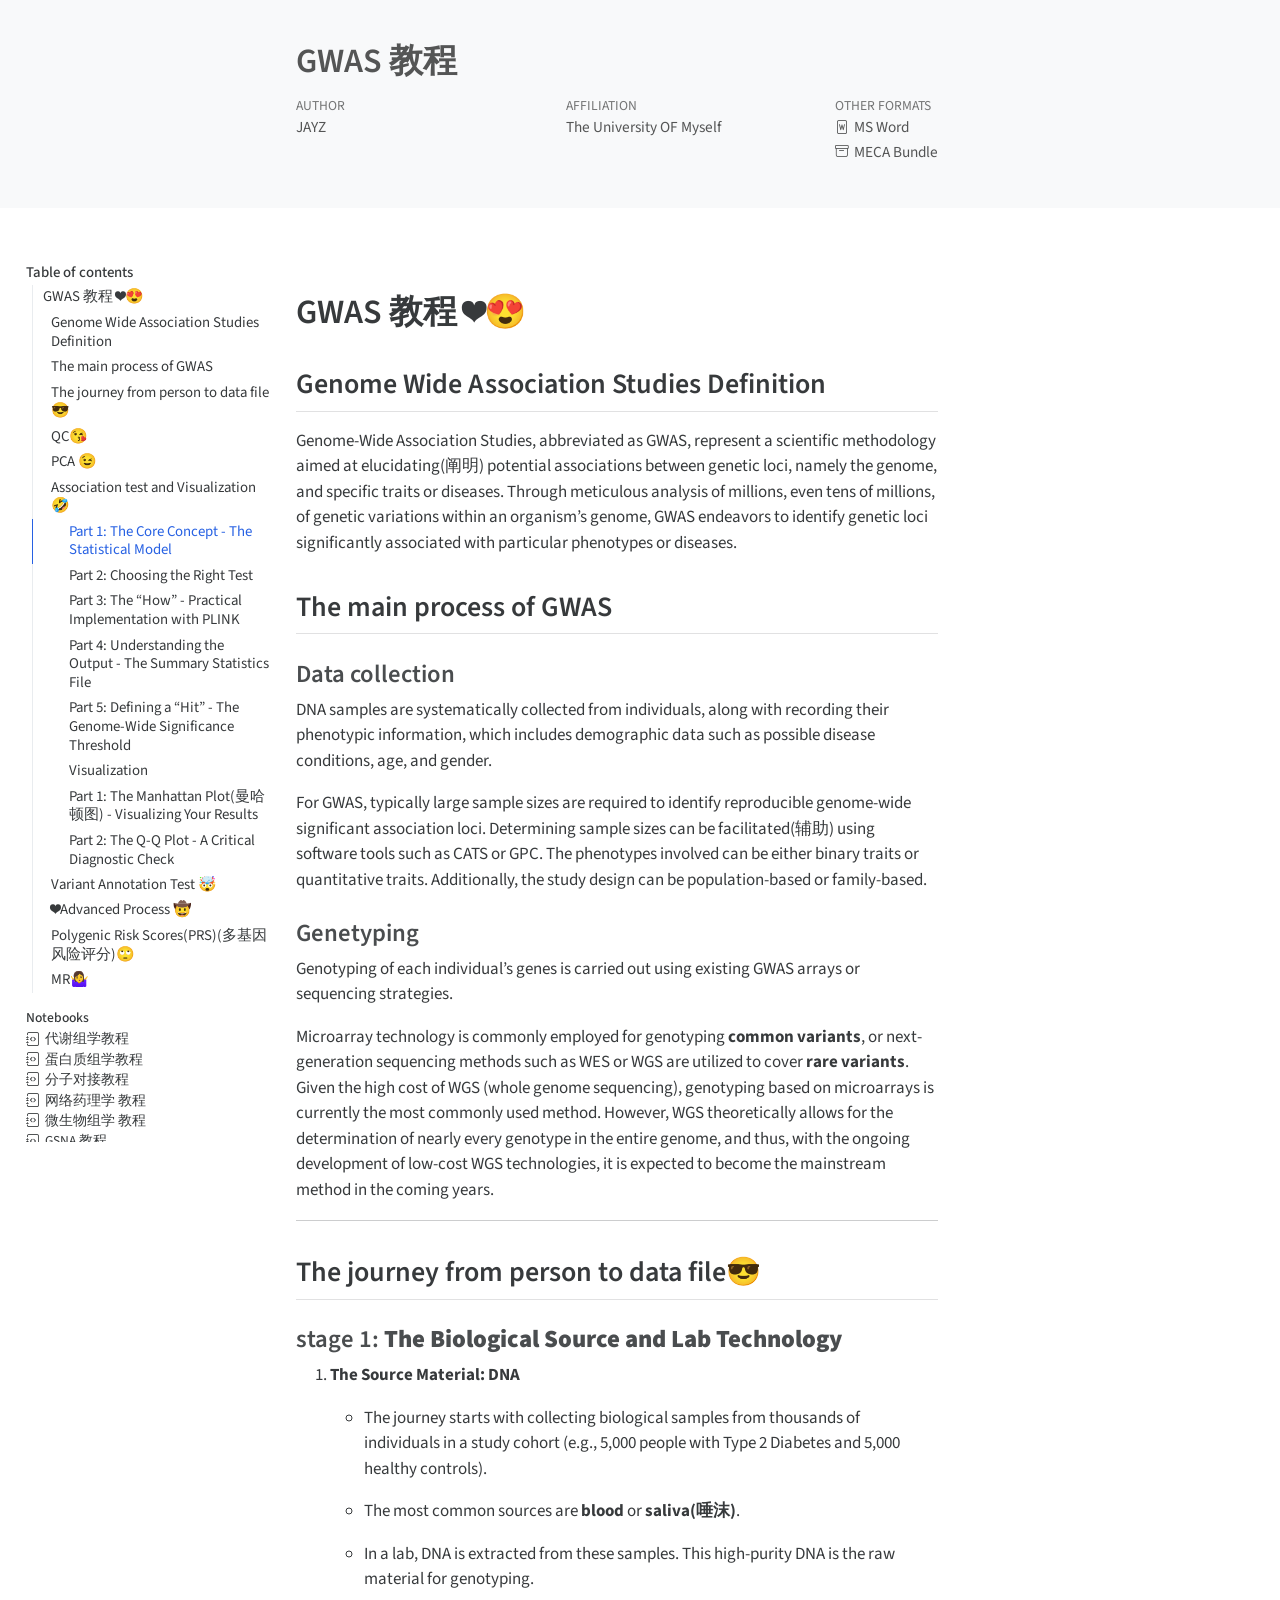
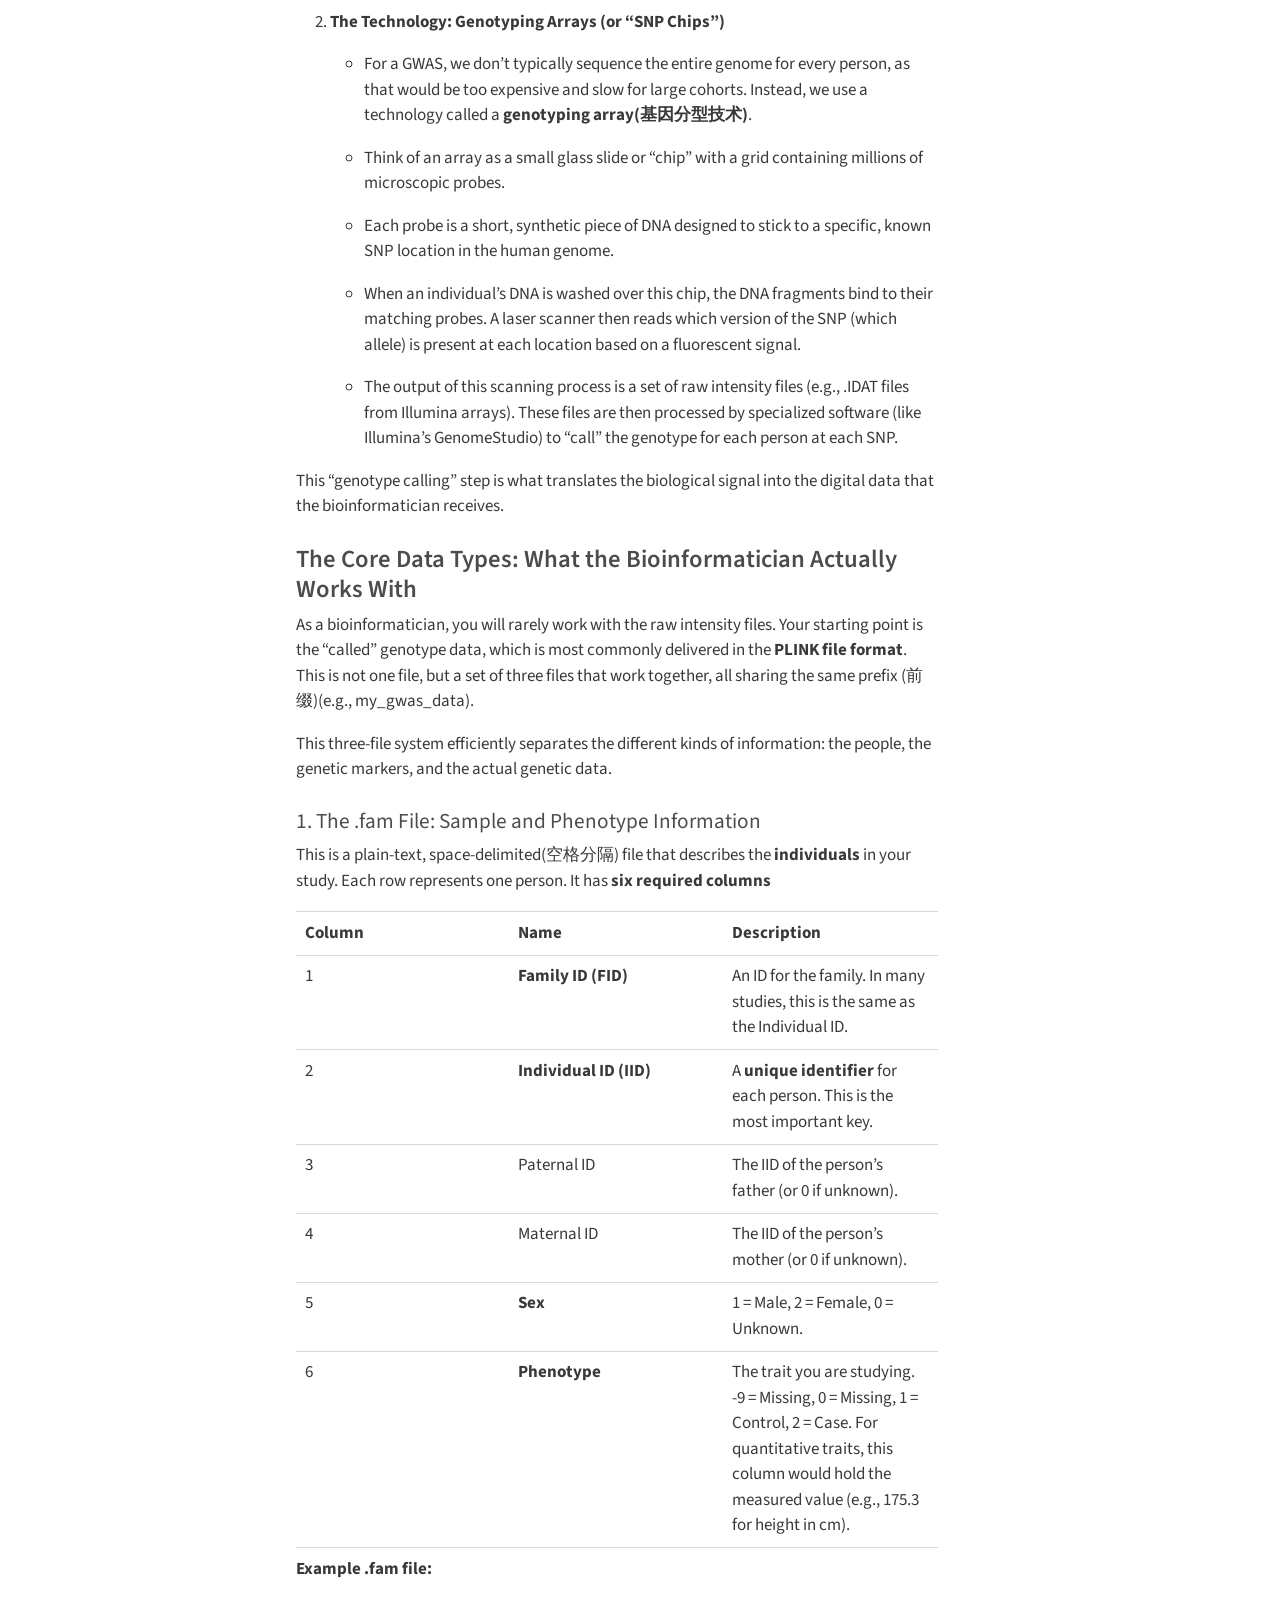
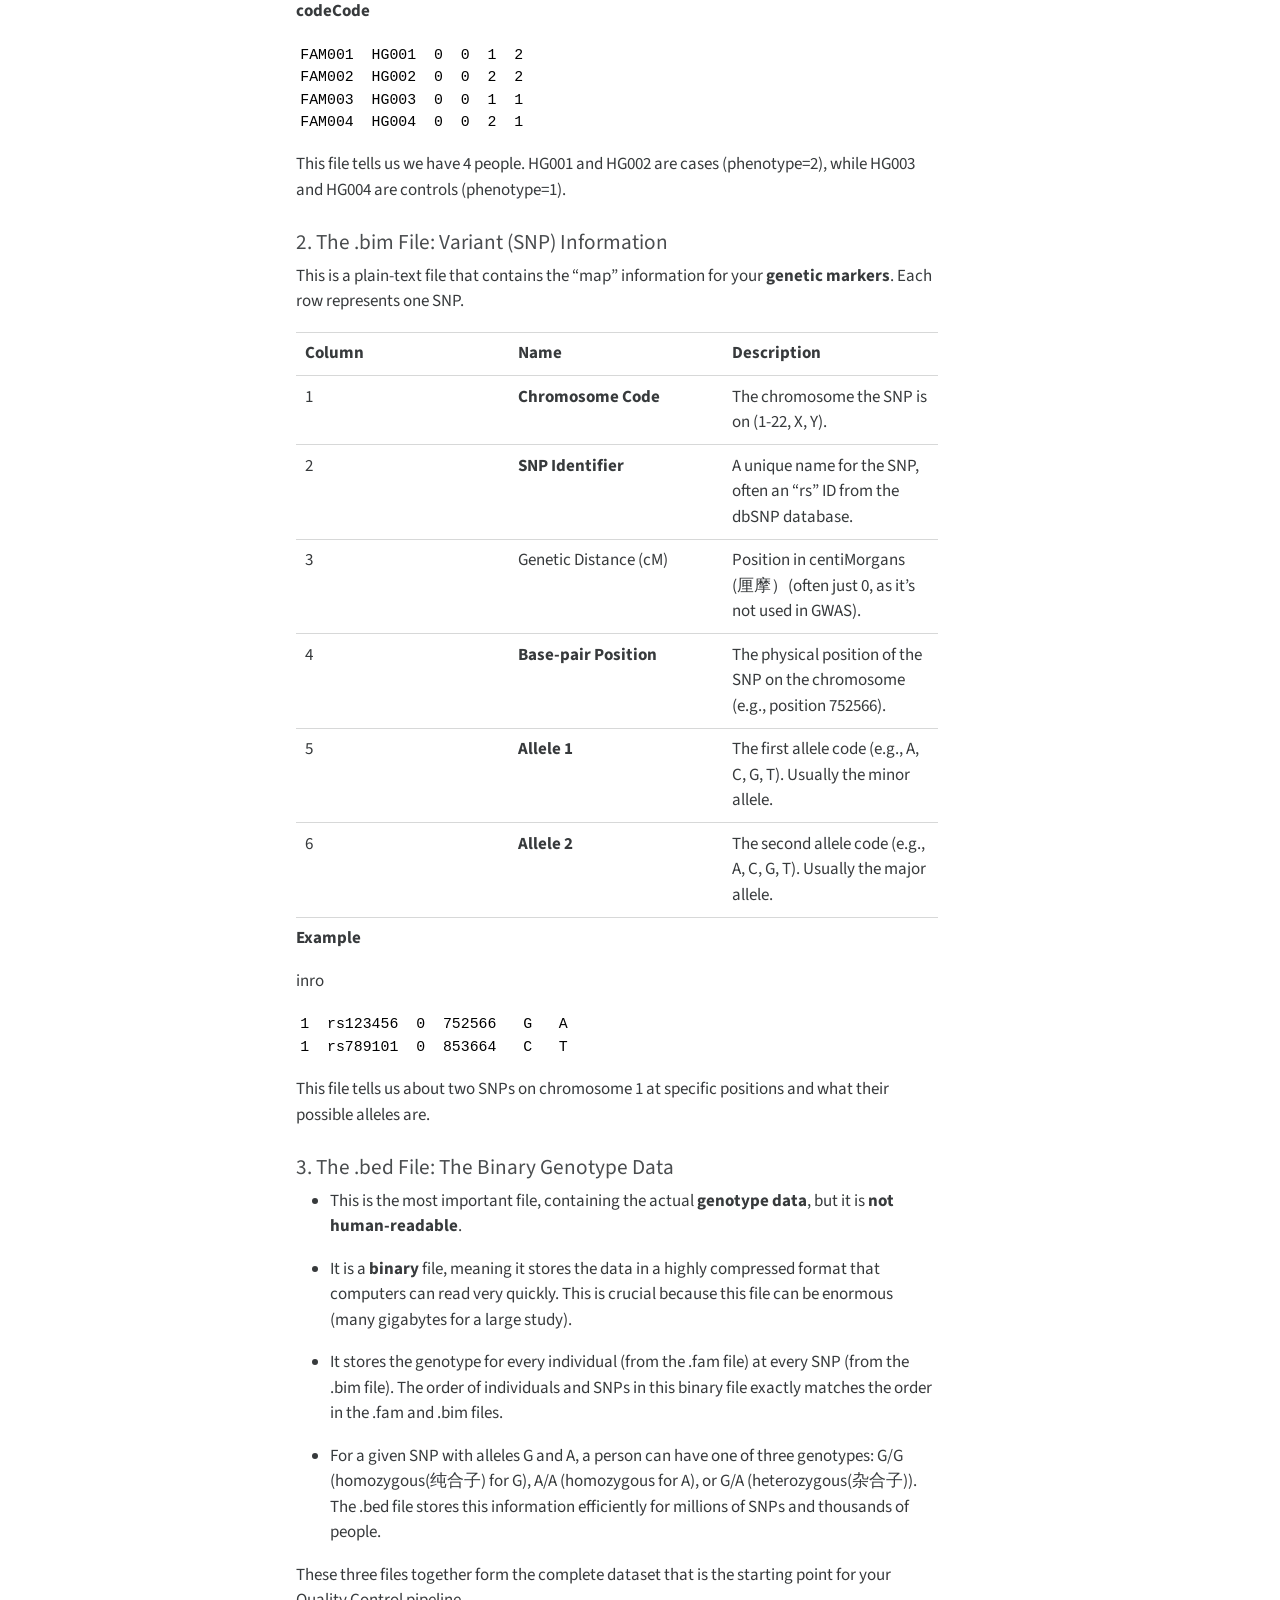
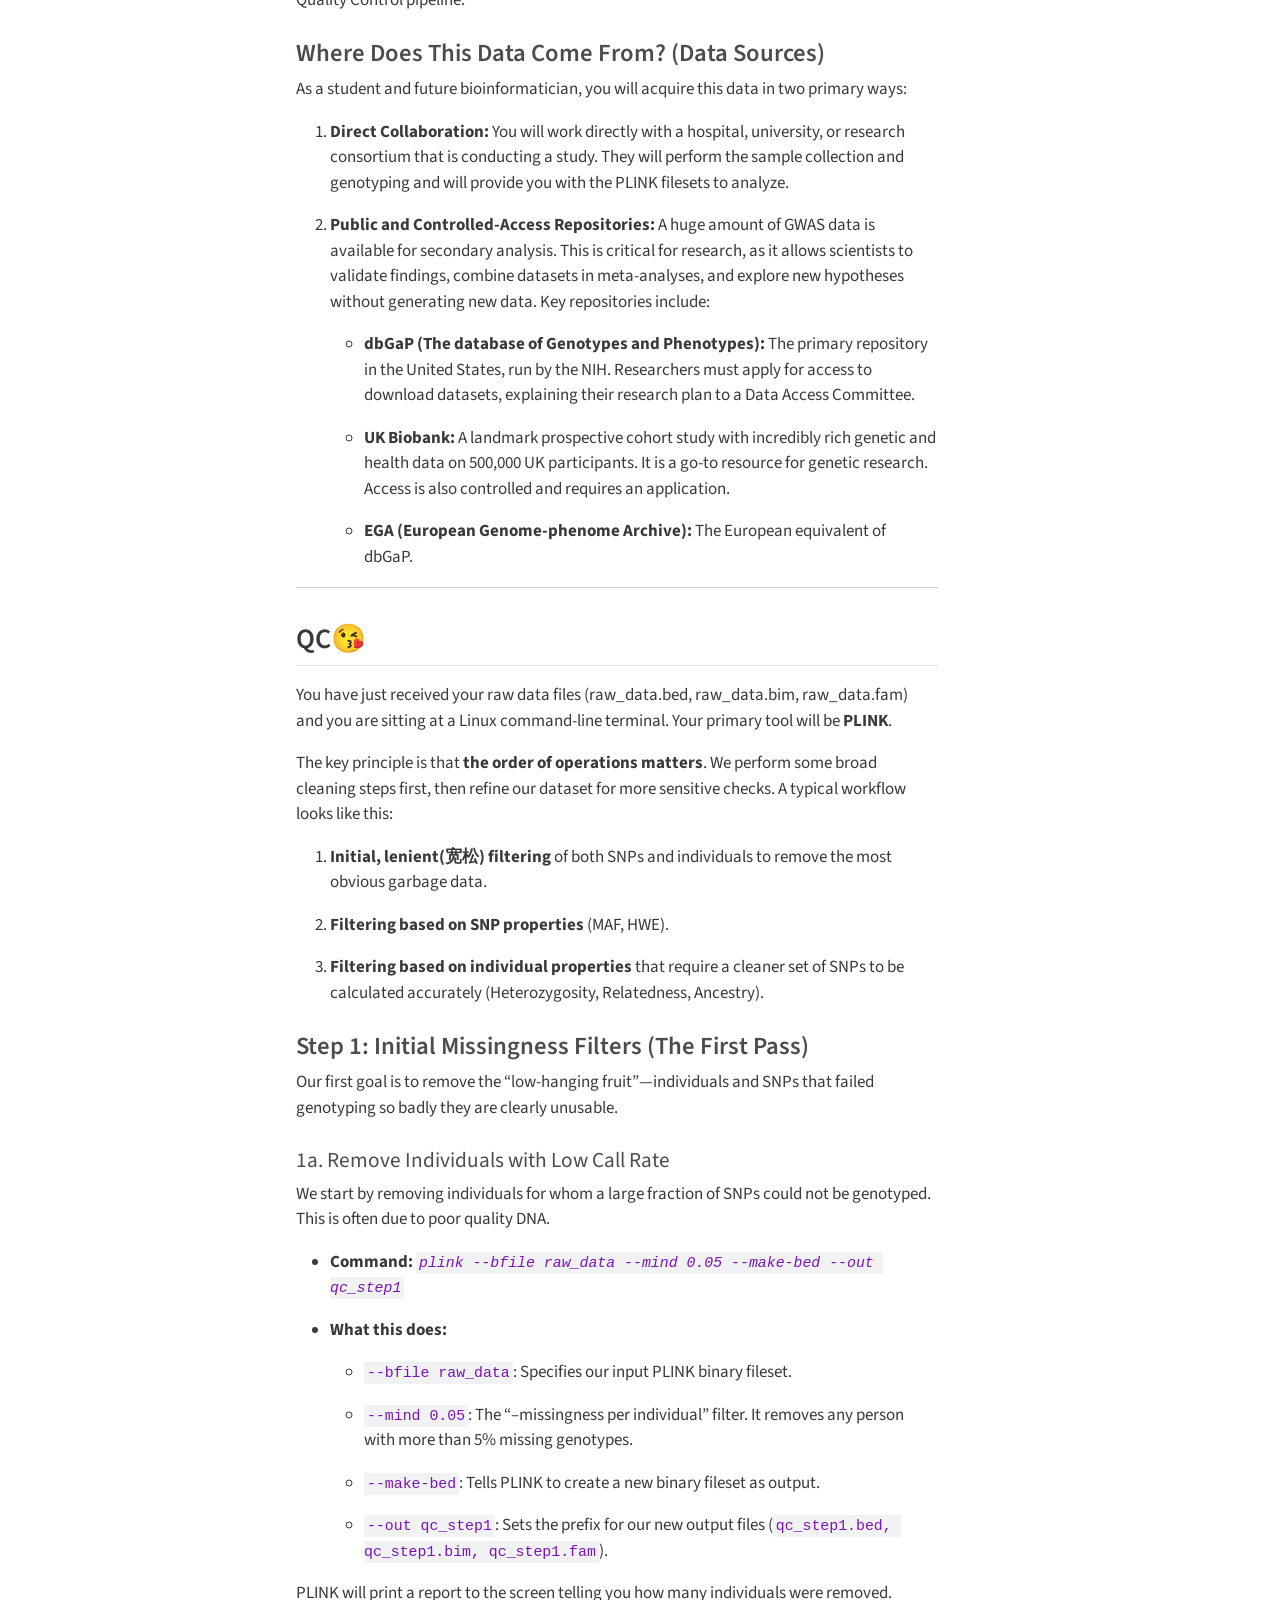
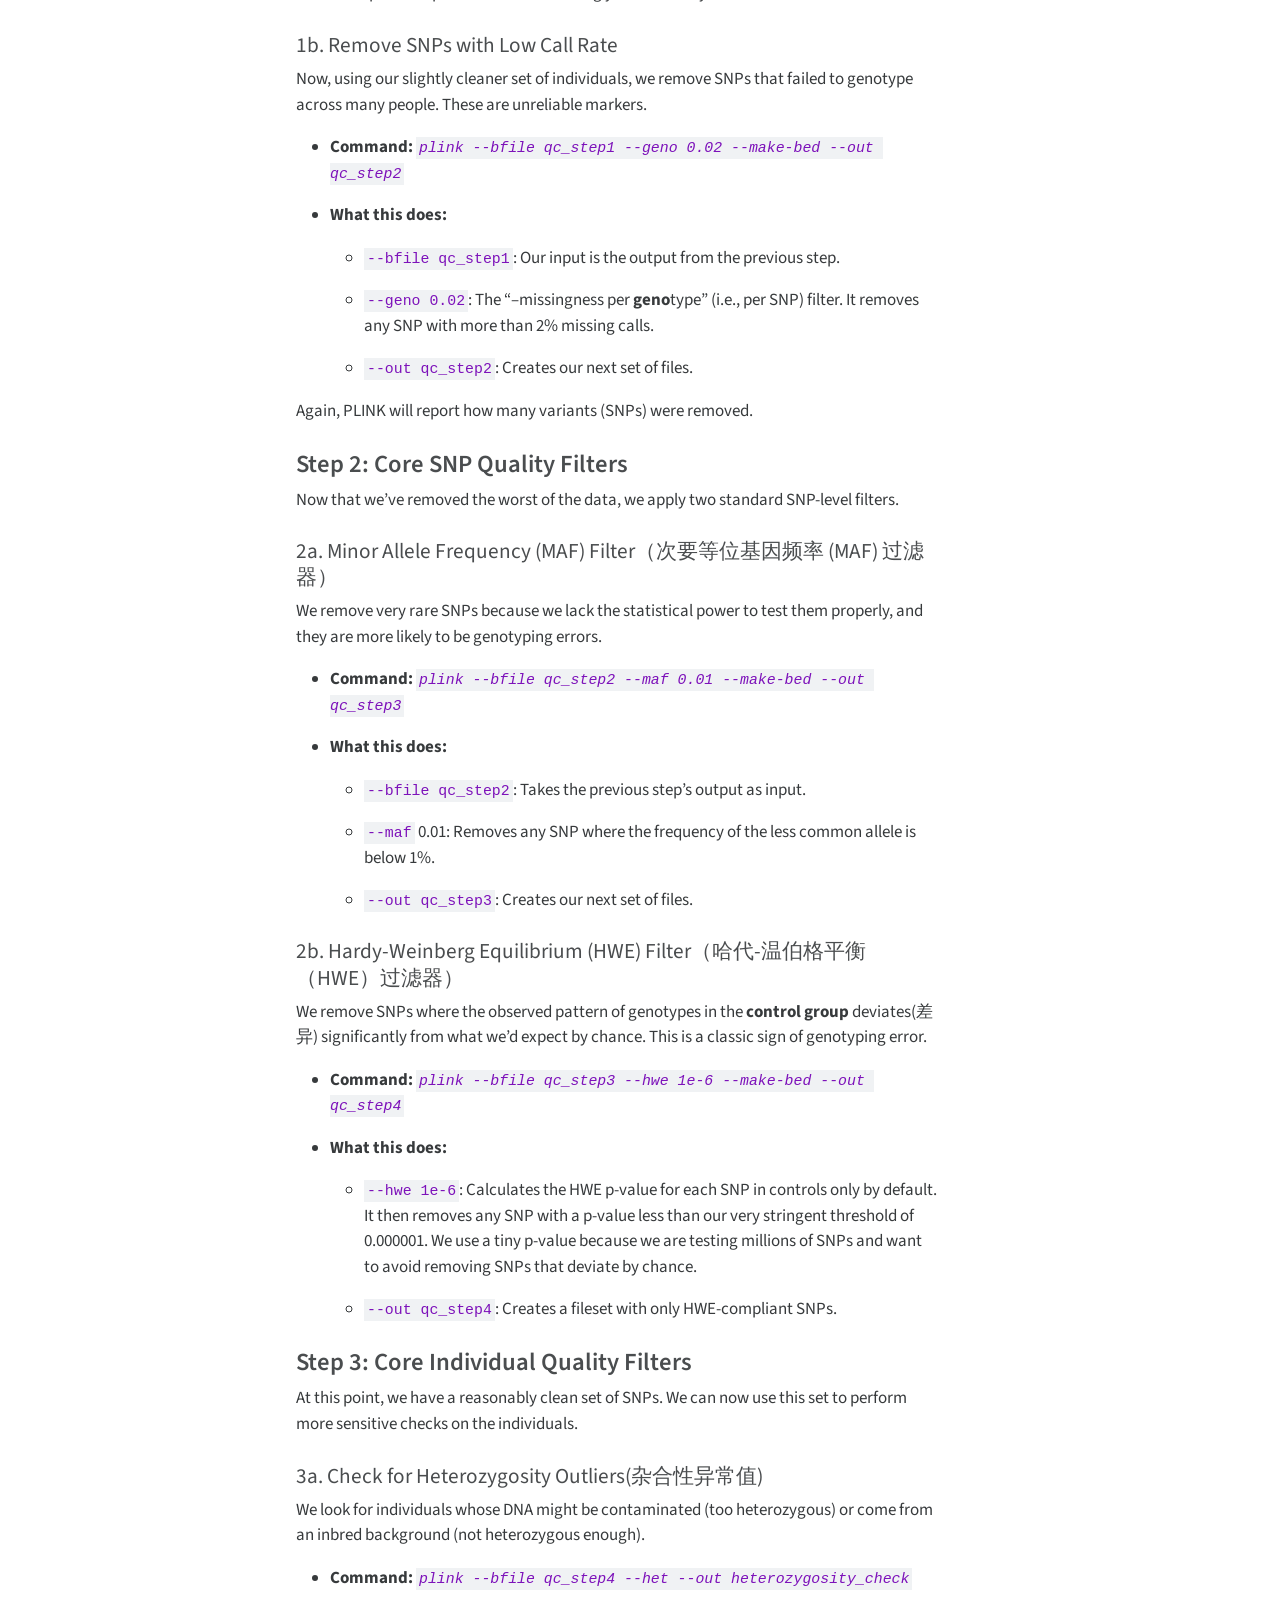
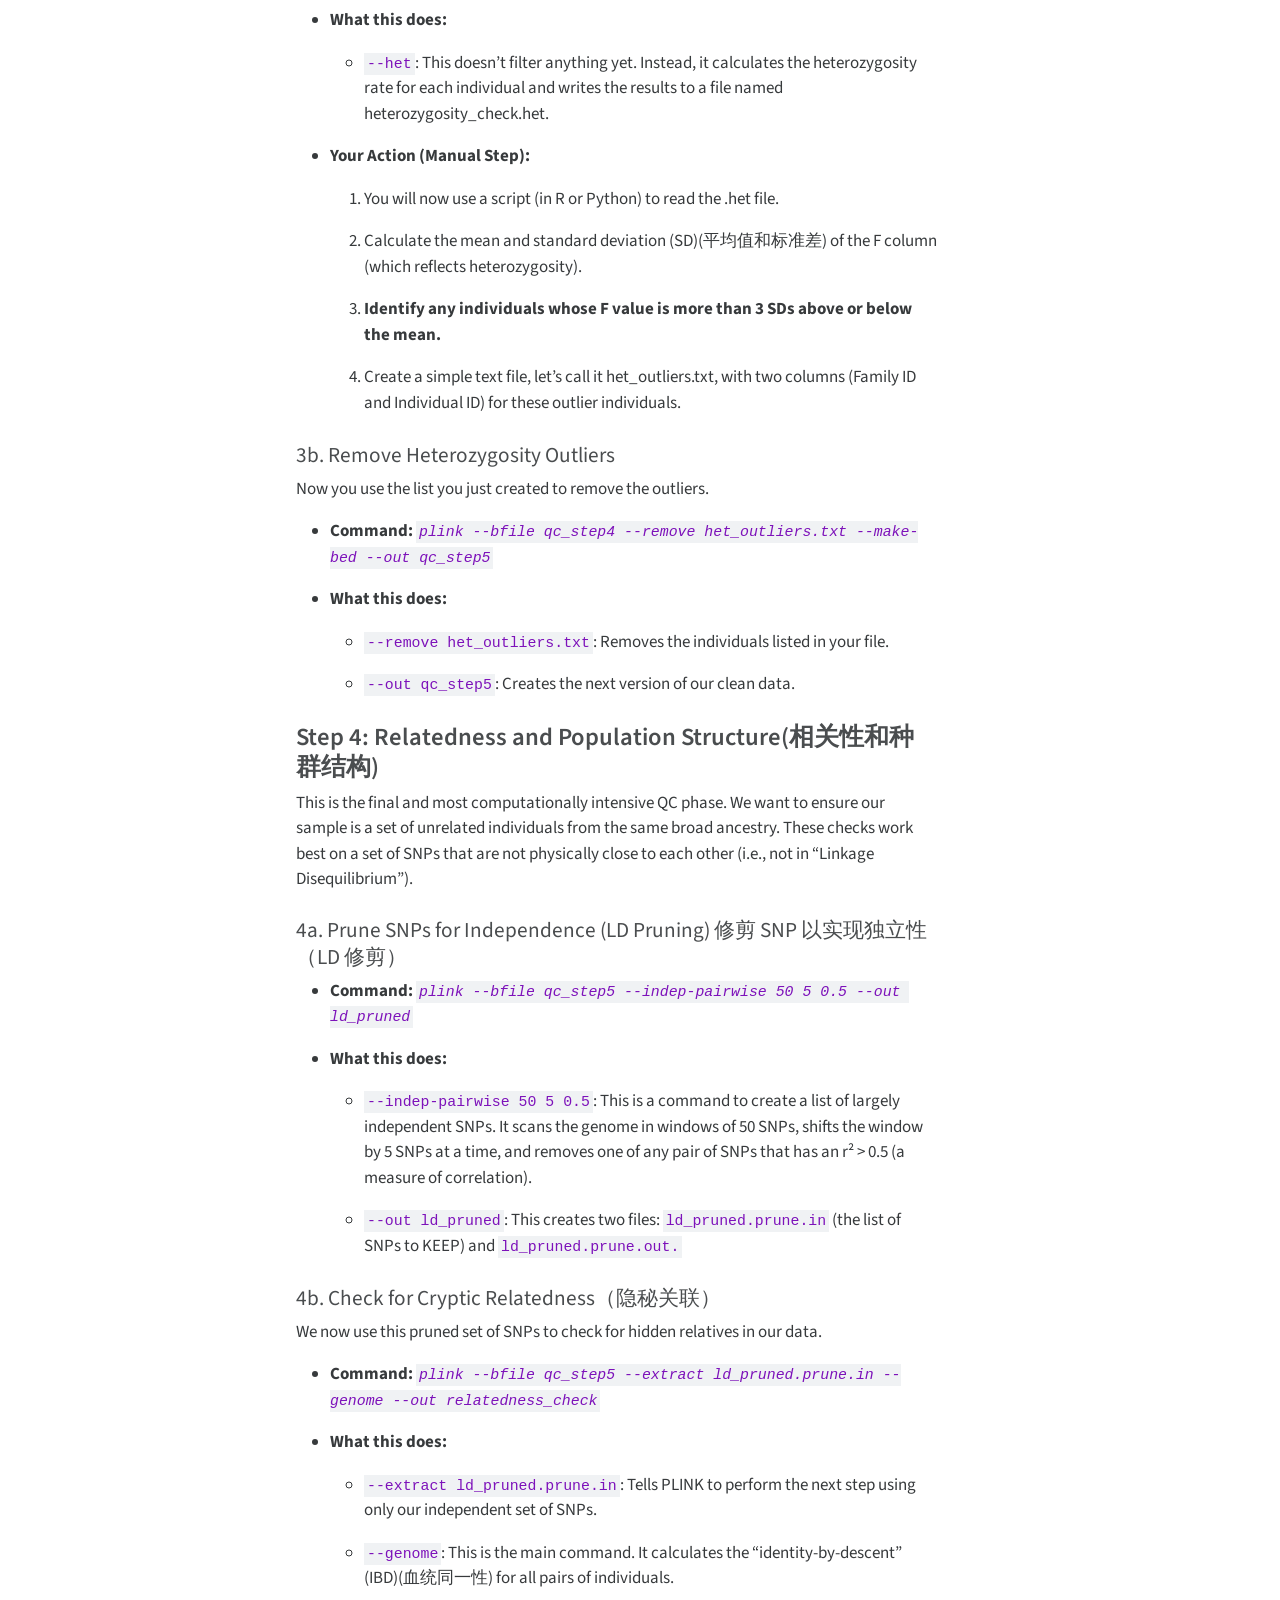
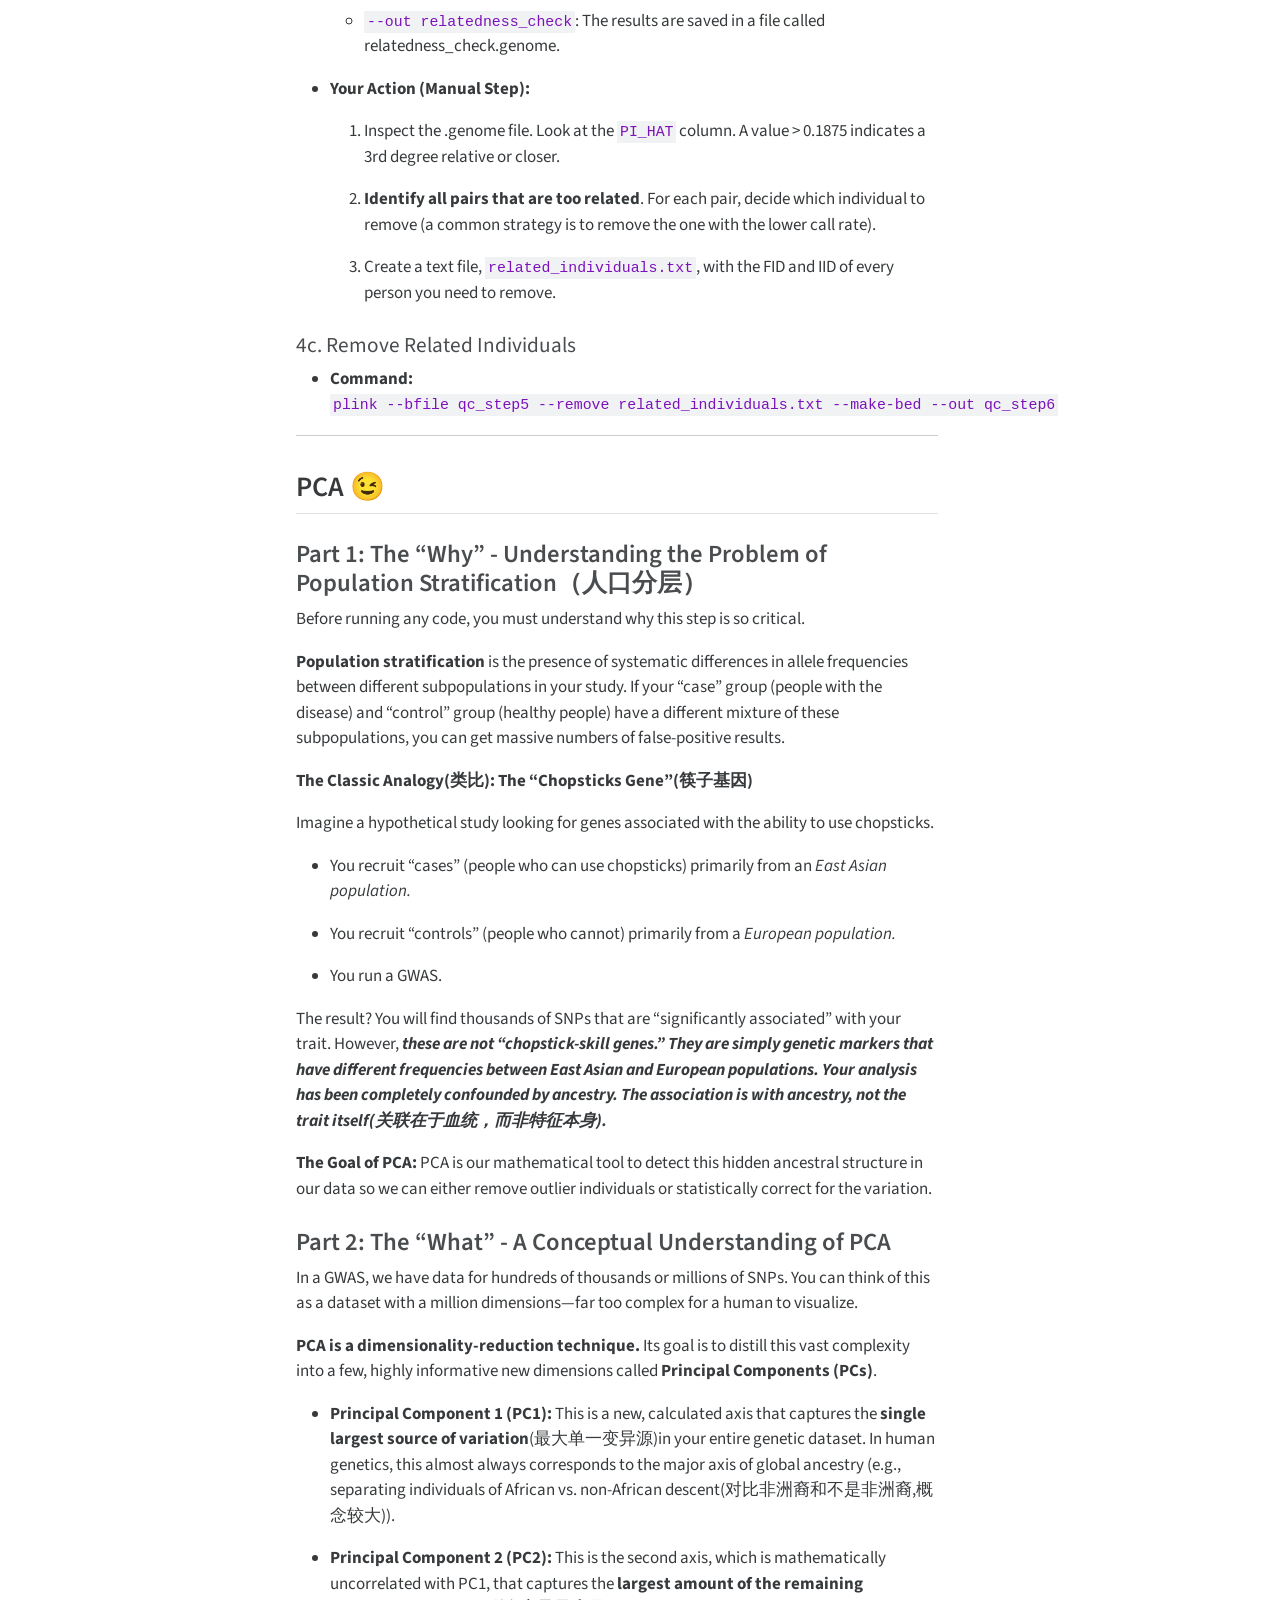
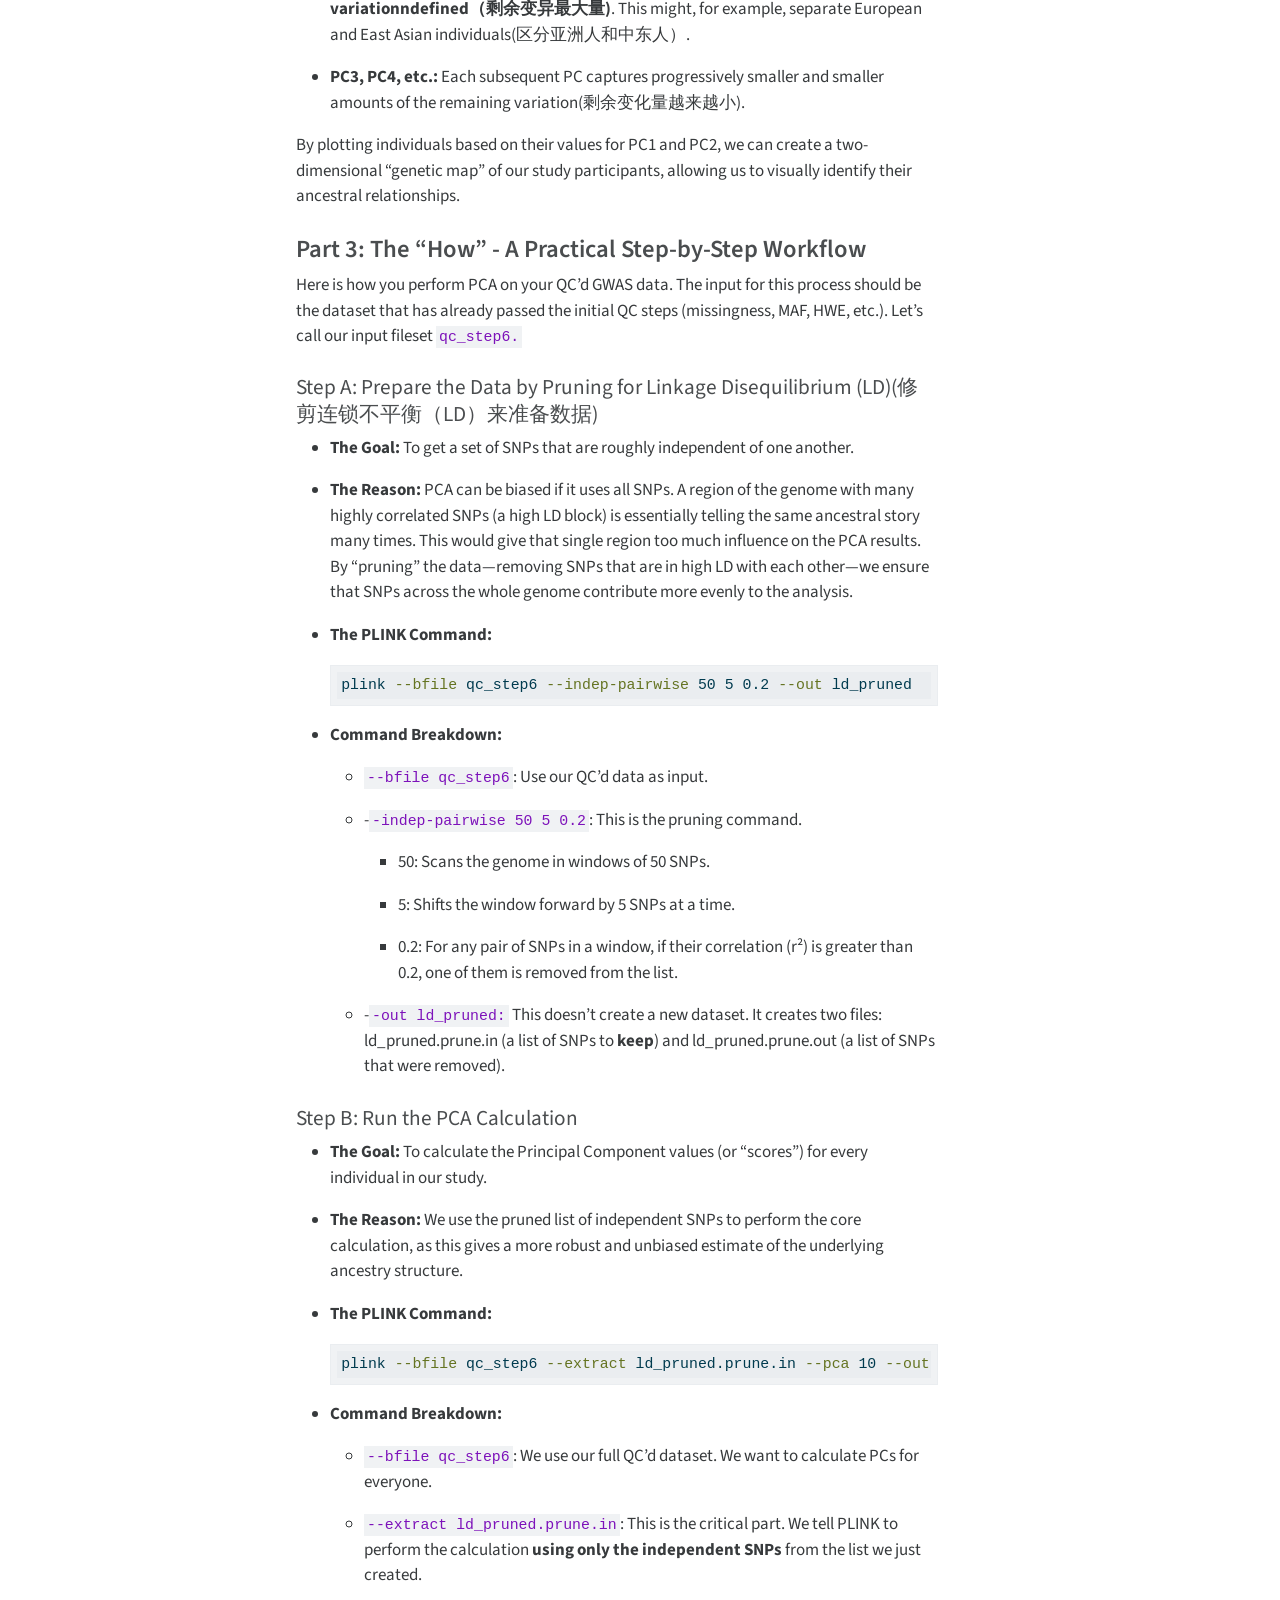
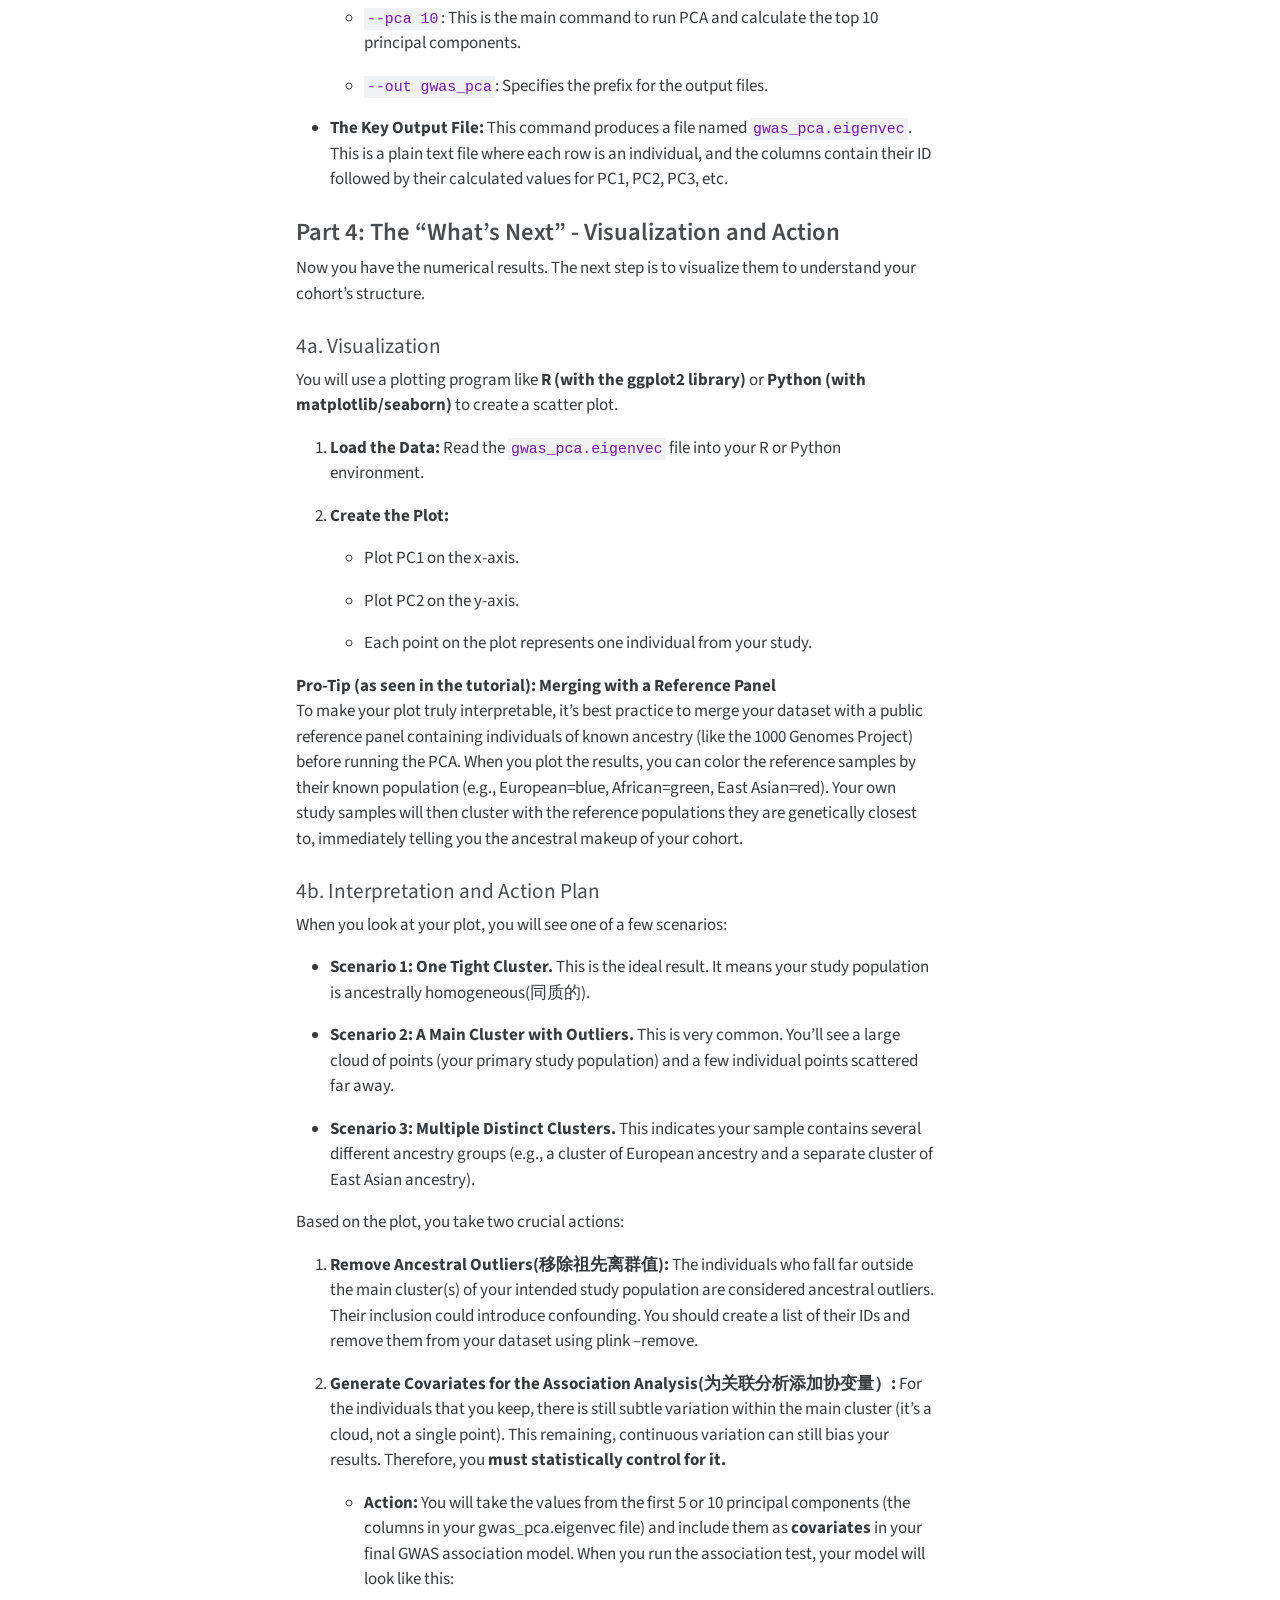
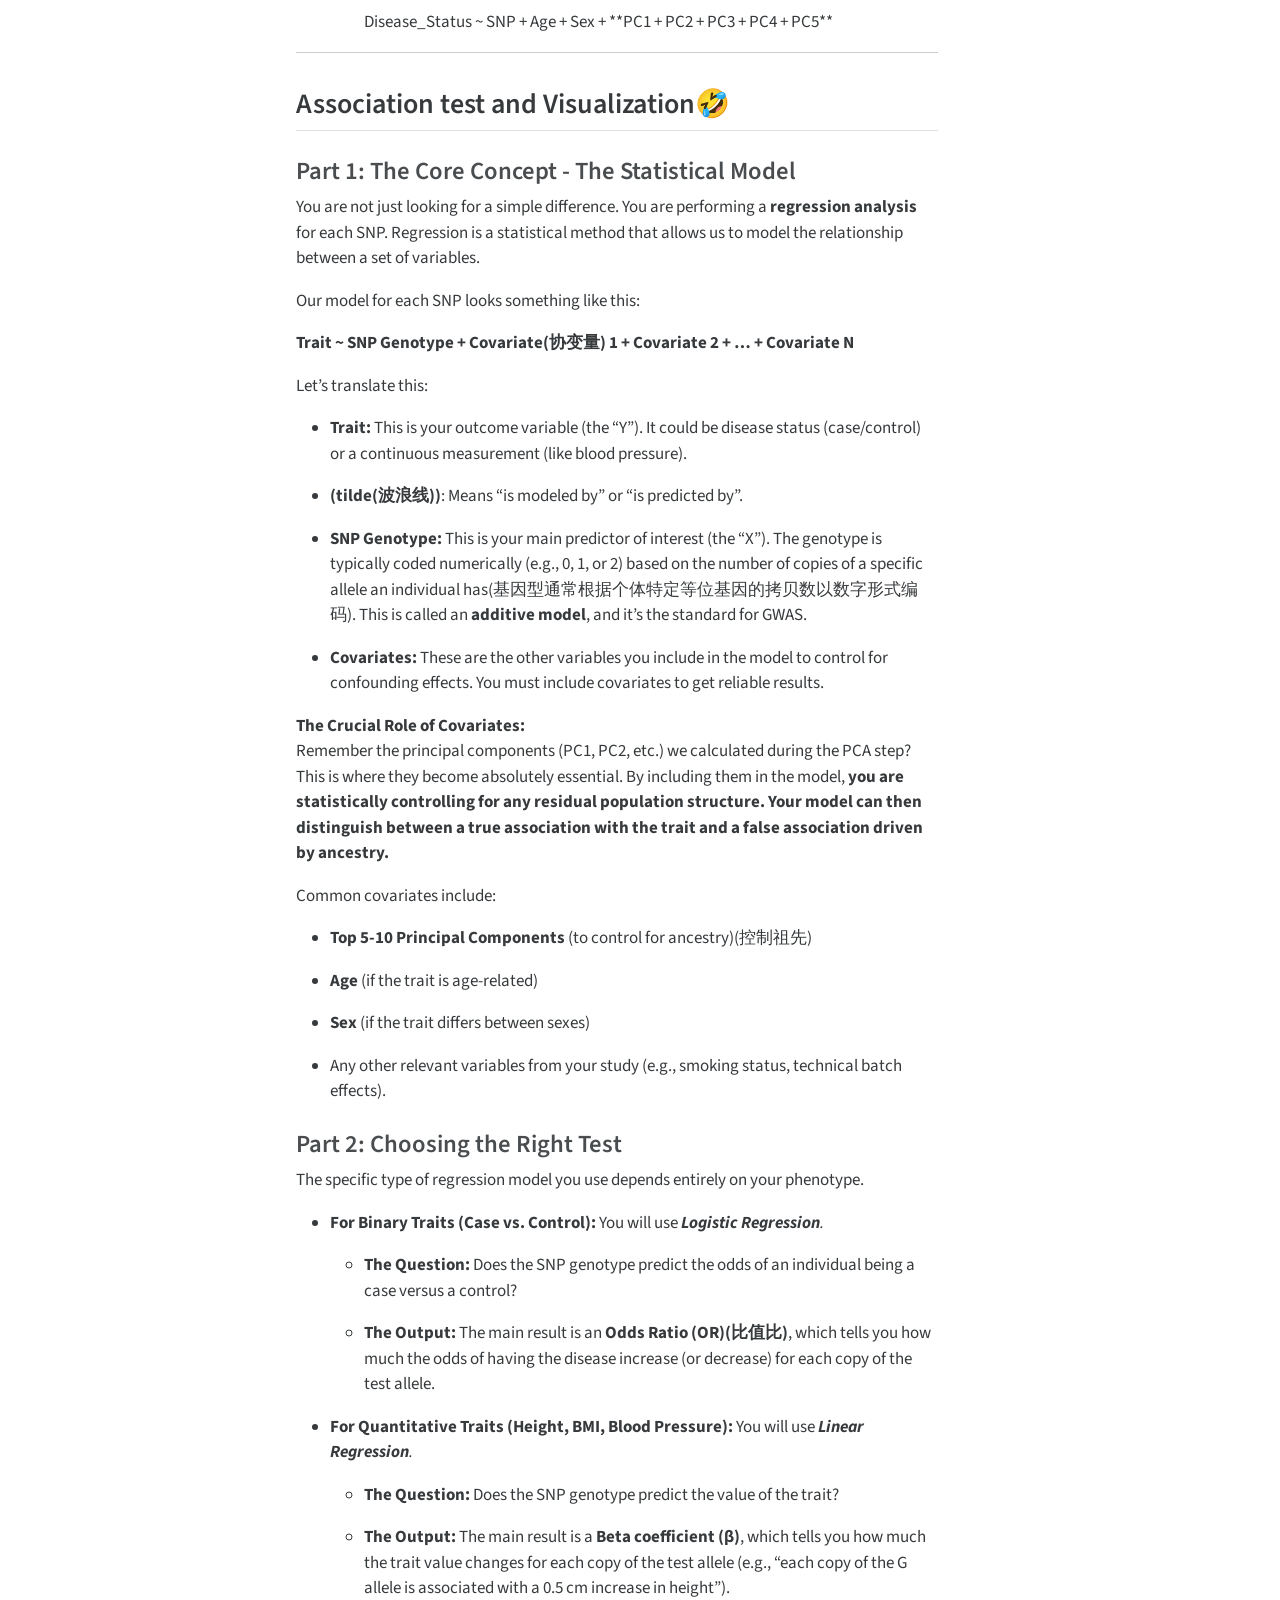
==== commit 5d8258ce: "nothing" ====
--- a/_manuscript/index.html
+++ b/_manuscript/index.html
@@ -84,7 +84,7 @@
 <meta name="citation_title" content="GWAS 教程">
 <meta name="citation_author" content="JAYZ ">
 <meta name="citation_language" content="en">
-<meta name="citation_reference" content="citation_title=Literate Programming;,citation_author=Donald E. Knuth;,citation_publication_date=1984-05;,citation_cover_date=1984-05;,citation_year=1984;,citation_fulltext_html_url=https://doi.org/10.1093/comjnl/27.2.97;,citation_issue=2;,citation_doi=10.1093/comjnl/27.2.97;,citation_issn=0010-4620;,citation_volume=27;,citation_journal_title=Comput. J.;,citation_publisher=Oxford University Press, Inc.;">
+<meta name="citation_reference" content="citation_title=Literate programming;,citation_author=Donald E. Knuth;,citation_publication_date=1984-05;,citation_cover_date=1984-05;,citation_year=1984;,citation_fulltext_html_url=https://doi.org/10.1093/comjnl/27.2.97;,citation_issue=2;,citation_doi=10.1093/comjnl/27.2.97;,citation_issn=0010-4620;,citation_volume=27;,citation_journal_title=Comput. J.;,citation_publisher=Oxford University Press, Inc.;">
 </head>
 
 <body class="quarto-light">
@@ -194,7 +194,7 @@
   </ul></li>
   </ul></li>
   </ul>
-<div class="quarto-alternate-notebooks"><h2>Notebooks</h2><ul><li><a href="metabolim-preview.html"><i class="bi bi-journal-code"></i>代谢组学教程</a></li><li><a href="proteomic-preview.html"><i class="bi bi-journal-code"></i>蛋白质组学教程</a></li><li><a href="micro-preview.html"><i class="bi bi-journal-code"></i>微生物组学 教程</a></li><li><a href="GSNA-preview.html"><i class="bi bi-journal-code"></i>GSNA 教程</a></li></ul></div></nav>
+<div class="quarto-alternate-notebooks"><h2>Notebooks</h2><ul><li><a href="metabolim-preview.html"><i class="bi bi-journal-code"></i>代谢组学教程</a></li><li><a href="proteomic-preview.html"><i class="bi bi-journal-code"></i>蛋白质组学教程</a></li><li><a href="docking-preview.html"><i class="bi bi-journal-code"></i>分子对接教程</a></li><li><a href="networkpharma-preview.html"><i class="bi bi-journal-code"></i>网络药理学 教程</a></li><li><a href="micro-preview.html"><i class="bi bi-journal-code"></i>微生物组学 教程</a></li><li><a href="GSNA-preview.html"><i class="bi bi-journal-code"></i>GSNA 教程</a></li></ul></div></nav>
 </div>
 <div id="quarto-margin-sidebar" class="sidebar margin-sidebar zindex-bottom">
 </div>
